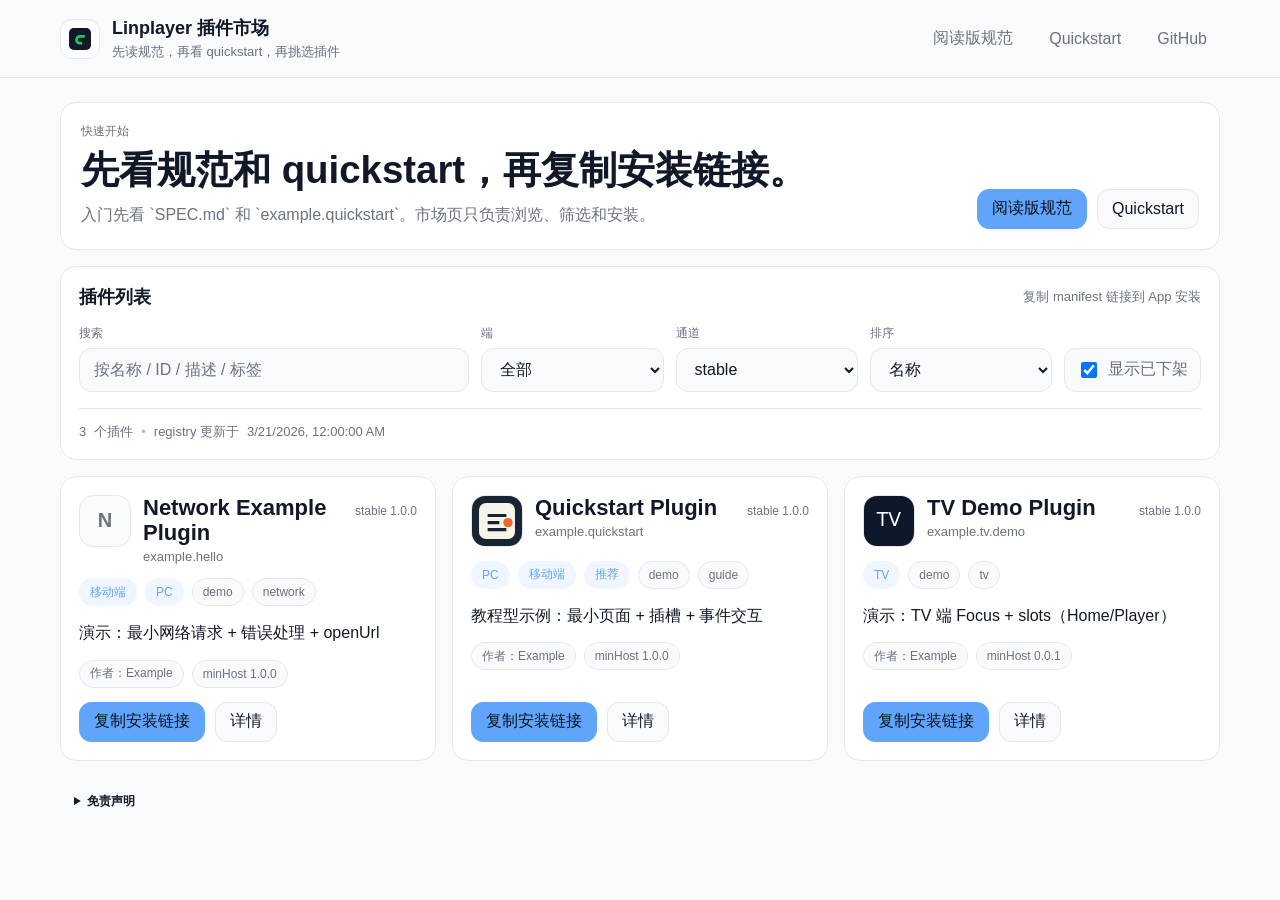
==== index.html @ a65e6eb4 "main" ====
<!doctype html>
<html lang="zh-CN">
  <head>
    <meta charset="utf-8" />
    <meta name="viewport" content="width=device-width, initial-scale=1" />
    <meta name="color-scheme" content="dark light" />
    <title>Linplayer 插件市场</title>
    <link rel="icon" type="image/svg+xml" href="assets/favicon.svg" />
    <link rel="stylesheet" href="assets/market.css" />
  </head>
  <body>
    <header class="top">
      <div class="top__inner">
        <div class="brand">
          <img class="brand__logo" src="assets/favicon.svg" alt="" />
          <div class="brand__text">
            <div class="brand__title">Linplayer 插件市场</div>
            <div class="brand__subtitle">先读规范，再看 quickstart，再挑选插件</div>
          </div>
        </div>

        <nav class="top__nav">
          <a class="link" href="spec.html" target="_blank" rel="noreferrer">阅读版规范</a>
          <a class="link" href="plugins/example.quickstart/1.0.0/README.md" target="_blank" rel="noreferrer">Quickstart</a>
          <a class="link" href="https://github.com/zzzwannasleep/LinplayerPluginsRepository" target="_blank" rel="noreferrer">GitHub</a>
        </nav>
      </div>
    </header>

    <main class="main">
      <section class="panel hero">
        <div class="hero__main">
          <div class="hero__eyebrow">快速开始</div>
          <h1 class="hero__title">先看规范和 quickstart，再复制安装链接。</h1>
          <p class="hero__desc">入门先看 `SPEC.md` 和 `example.quickstart`。市场页只负责浏览、筛选和安装。</p>
        </div>
        <div class="hero__actions">
          <a class="btn primary" href="spec.html" target="_blank" rel="noreferrer">阅读版规范</a>
          <a class="btn" href="plugins/example.quickstart/1.0.0/README.md" target="_blank" rel="noreferrer">Quickstart</a>
        </div>
      </section>

      <section class="panel filters">
        <div class="sectionhead">
          <div class="sectionhead__title">插件列表</div>
          <div class="sectionhead__note">复制 manifest 链接到 App 安装</div>
        </div>

        <div class="controls">
          <label class="field">
            <span class="field__label">搜索</span>
            <input id="q" class="input" placeholder="按名称 / ID / 描述 / 标签" autocomplete="off" />
          </label>

          <label class="field">
            <span class="field__label">端</span>
            <select id="target" class="select">
              <option value="all">全部</option>
              <option value="tv">TV</option>
              <option value="mobile">移动端</option>
              <option value="pc">PC</option>
            </select>
          </label>

          <label class="field">
            <span class="field__label">通道</span>
            <select id="channel" class="select">
              <option value="stable">stable</option>
              <option value="beta">beta</option>
              <option value="dev">dev</option>
              <option value="all">all</option>
            </select>
          </label>

          <label class="field">
            <span class="field__label">排序</span>
            <select id="sort" class="select">
              <option value="name">名称</option>
              <option value="id">ID</option>
              <option value="version">最新版本</option>
            </select>
          </label>

          <label class="check">
            <input id="showBlocked" type="checkbox" checked />
            <span>显示已下架</span>
          </label>
        </div>

        <div id="status" class="status">
          <div class="status__left">
            <span id="count">0</span> 个插件
            <span class="dot">•</span>
            registry 更新于 <span id="updatedAt">-</span>
          </div>
          <div class="status__right" id="warn"></div>
        </div>
      </section>

      <section class="catalog">
        <div id="list" class="grid"></div>
      </section>

      <section class="footnote">
        <details>
          <summary>免责声明</summary>
          <p>本仓库插件由社区贡献，仅供学习交流。插件可能访问第三方站点并返回不稳定结果。请在合法合规前提下使用。仓库维护者不对插件内容与由此带来的损失承担责任。</p>
        </details>
      </section>
    </main>

    <div id="modal" class="modal" aria-hidden="true">
      <div class="modal__overlay" data-close="1"></div>
      <div class="modal__card" role="dialog" aria-modal="true" aria-labelledby="modalTitle">
        <div class="modal__header">
          <div>
            <div id="modalTitle" class="modal__title"></div>
            <div id="modalSub" class="modal__sub"></div>
          </div>
          <button class="iconbtn" title="关闭" data-close="1">×</button>
        </div>

        <div class="modal__body">
          <div id="modalBadges" class="badges"></div>
          <p id="modalDesc" class="modal__desc"></p>

          <h3 class="h3">版本</h3>
          <div class="tablewrap">
            <table class="table">
              <thead>
                <tr>
                  <th>channel</th>
                  <th>version</th>
                  <th>minHost</th>
                  <th>安装链接</th>
                </tr>
              </thead>
              <tbody id="modalVersions"></tbody>
            </table>
          </div>

          <div id="modalBlocked" class="blocked"></div>
        </div>

        <div class="modal__footer">
          <button class="btn" data-close="1">关闭</button>
        </div>
      </div>
    </div>

    <div id="toast" class="toast" role="status" aria-live="polite"></div>

    <noscript>
      <div class="noscript">该页面需要启用 JavaScript 才能加载插件列表。</div>
    </noscript>

    <script type="module" src="assets/market.js"></script>
  </body>
</html>
---- assets/market.css ----
:root {
  --bg: #0b1220;
  --panel: #111827;
  --panel-soft: #0f172a;
  --border: #1f2937;
  --text: #e5e7eb;
  --muted: #94a3b8;
  --accent: #60a5fa;
  --accent-soft: rgba(96, 165, 250, 0.12);
  --danger: #f87171;
  --radius: 16px;
  --font: "Segoe UI Variable Text", "Microsoft YaHei UI", "PingFang SC", "Noto Sans SC", sans-serif;
}

@media (prefers-color-scheme: light) {
  :root {
    --bg: #f8fafc;
    --panel: #ffffff;
    --panel-soft: #f8fafc;
    --border: #e5e7eb;
    --text: #111827;
    --muted: #6b7280;
    --accent-soft: rgba(96, 165, 250, 0.1);
  }
}

* {
  box-sizing: border-box;
}

html,
body {
  min-height: 100%;
}

body {
  margin: 0;
  font-family: var(--font);
  background: var(--bg);
  color: var(--text);
}

a {
  color: inherit;
}

code {
  padding: 0.16em 0.4em;
  border-radius: 8px;
  border: 1px solid var(--border);
  background: var(--panel-soft);
  font-family: ui-monospace, SFMono-Regular, Menlo, Consolas, monospace;
  font-size: 0.92em;
}

.top {
  position: sticky;
  top: 0;
  z-index: 20;
  background: var(--bg);
  border-bottom: 1px solid var(--border);
}

.top__inner {
  max-width: 1200px;
  margin: 0 auto;
  padding: 16px 20px;
  display: flex;
  align-items: center;
  justify-content: space-between;
  gap: 16px;
}

.brand {
  display: flex;
  align-items: center;
  gap: 12px;
}

.brand__logo {
  width: 40px;
  height: 40px;
  padding: 8px;
  border-radius: 12px;
  background: var(--panel);
  border: 1px solid var(--border);
}

.brand__title {
  font-size: 18px;
  font-weight: 700;
}

.brand__subtitle {
  margin-top: 3px;
  color: var(--muted);
  font-size: 13px;
}

.top__nav {
  display: flex;
  flex-wrap: wrap;
  gap: 10px;
}

.link {
  display: inline-flex;
  align-items: center;
  min-height: 38px;
  padding: 0 12px;
  border-radius: 10px;
  border: 1px solid transparent;
  color: var(--muted);
  text-decoration: none;
}

.link:hover {
  color: var(--text);
  border-color: var(--border);
  background: var(--panel);
}

.main {
  max-width: 1200px;
  margin: 0 auto;
  padding: 24px 20px 40px;
}

.panel {
  border: 1px solid var(--border);
  border-radius: var(--radius);
  background: var(--panel);
}

.hero {
  display: flex;
  align-items: end;
  justify-content: space-between;
  gap: 16px;
  padding: 20px;
  margin-bottom: 16px;
}

.hero__main {
  min-width: 0;
}

.hero__eyebrow,
.field__label {
  color: var(--muted);
  font-size: 12px;
}

.hero__title {
  margin: 8px 0 0;
  font-size: clamp(1.8rem, 3vw, 2.4rem);
  line-height: 1.15;
}

.hero__desc {
  margin: 10px 0 0;
  color: var(--muted);
  line-height: 1.65;
}

.hero__actions {
  display: flex;
  flex-wrap: wrap;
  gap: 10px;
  flex: 0 0 auto;
}

.filters {
  padding: 18px;
  margin-bottom: 16px;
}

.sectionhead {
  display: flex;
  align-items: center;
  justify-content: space-between;
  gap: 12px;
  margin-bottom: 16px;
}

.sectionhead__title {
  font-size: 18px;
  font-weight: 700;
}

.sectionhead__note {
  color: var(--muted);
  font-size: 13px;
}

.controls {
  display: grid;
  grid-template-columns: minmax(260px, 1.5fr) repeat(3, minmax(140px, 0.7fr)) auto;
  gap: 12px;
  align-items: end;
}

.field {
  display: flex;
  flex-direction: column;
  gap: 6px;
}

.input,
.select {
  width: 100%;
  min-height: 44px;
  padding: 0 14px;
  border-radius: 12px;
  border: 1px solid var(--border);
  outline: none;
  background: var(--panel-soft);
  color: var(--text);
  font: inherit;
}

.input::placeholder {
  color: var(--muted);
}

.input:focus,
.select:focus {
  border-color: var(--accent);
}

.check {
  display: inline-flex;
  align-items: center;
  gap: 8px;
  min-height: 44px;
  padding: 0 12px;
  border-radius: 12px;
  border: 1px solid var(--border);
  background: var(--panel-soft);
  color: var(--muted);
}

.check input {
  width: 16px;
  height: 16px;
}

.status {
  display: flex;
  align-items: center;
  justify-content: space-between;
  gap: 12px;
  margin-top: 16px;
  padding-top: 14px;
  border-top: 1px solid var(--border);
  color: var(--muted);
  font-size: 13px;
}

.status__left,
.status__right {
  display: flex;
  align-items: center;
  flex-wrap: wrap;
  gap: 8px;
}

.dot {
  opacity: 0.5;
}

.catalog {
  margin-bottom: 20px;
}

.grid {
  display: grid;
  grid-template-columns: repeat(3, minmax(0, 1fr));
  gap: 16px;
}

.card {
  padding: 18px;
  border: 1px solid var(--border);
  border-radius: var(--radius);
  background: var(--panel);
  display: flex;
  flex-direction: column;
  gap: 14px;
}

.card__top {
  display: flex;
  align-items: start;
  gap: 12px;
}

.card__icon {
  width: 52px;
  height: 52px;
  border-radius: 14px;
  border: 1px solid var(--border);
  background: var(--panel-soft);
  display: flex;
  align-items: center;
  justify-content: center;
  overflow: hidden;
  flex: 0 0 auto;
}

.card__icon img {
  width: 100%;
  height: 100%;
  display: block;
}

.card__icon span {
  font-size: 20px;
  font-weight: 700;
  color: var(--muted);
}

.card__identity {
  min-width: 0;
  flex: 1;
}

.card__titleRow {
  display: flex;
  align-items: baseline;
  justify-content: space-between;
  gap: 10px;
}

.card__title {
  font-size: 22px;
  font-weight: 700;
  line-height: 1.15;
}

.card__version {
  color: var(--muted);
  font-size: 12px;
  white-space: nowrap;
}

.card__id {
  margin-top: 4px;
  color: var(--muted);
  font-size: 13px;
}

.badges {
  display: flex;
  flex-wrap: wrap;
  gap: 8px;
}

.badge,
.meta span {
  display: inline-flex;
  align-items: center;
  min-height: 28px;
  padding: 0 10px;
  border-radius: 999px;
  border: 1px solid var(--border);
  color: var(--muted);
  font-size: 12px;
  background: var(--panel-soft);
}

.badge--brand {
  color: var(--accent);
  background: var(--accent-soft);
  border-color: transparent;
}

.badge--danger {
  color: var(--danger);
}

.card__desc {
  color: var(--text);
  line-height: 1.6;
}

.meta {
  display: flex;
  flex-wrap: wrap;
  gap: 8px;
}

.card__actions {
  display: flex;
  gap: 10px;
  margin-top: auto;
}

.btn {
  display: inline-flex;
  align-items: center;
  justify-content: center;
  min-height: 40px;
  padding: 0 14px;
  border-radius: 12px;
  border: 1px solid var(--border);
  background: var(--panel-soft);
  color: var(--text);
  text-decoration: none;
  font: inherit;
  cursor: pointer;
}

.btn:hover {
  border-color: var(--accent);
}

.btn.primary {
  background: var(--accent);
  border-color: var(--accent);
  color: #08131c;
}

.btn:disabled {
  opacity: 0.5;
  cursor: not-allowed;
}

.emptyState {
  grid-column: 1 / -1;
  padding: 28px;
  border: 1px dashed var(--border);
  border-radius: var(--radius);
  background: var(--panel);
}

.emptyState__eyebrow {
  color: var(--muted);
  font-size: 12px;
}

.emptyState__title {
  margin: 8px 0 0;
  font-size: 24px;
}

.emptyState__desc {
  margin: 8px 0 0;
  color: var(--muted);
  line-height: 1.6;
}

.footnote {
  margin-top: 12px;
  color: var(--muted);
  font-size: 12px;
}

.footnote details {
  padding: 12px 14px;
}

.footnote summary {
  cursor: pointer;
  color: var(--text);
  font-weight: 600;
}

.modal {
  position: fixed;
  inset: 0;
  display: none;
  z-index: 40;
}

.modal[aria-hidden="false"] {
  display: block;
}

.modal__overlay {
  position: absolute;
  inset: 0;
  background: rgba(0, 0, 0, 0.56);
}

.modal__card {
  position: relative;
  max-width: 860px;
  margin: 6vh auto;
  border-radius: var(--radius);
  border: 1px solid var(--border);
  background: var(--panel);
  overflow: hidden;
}

.modal__header {
  display: flex;
  justify-content: space-between;
  align-items: start;
  gap: 12px;
  padding: 16px;
  border-bottom: 1px solid var(--border);
}

.modal__title {
  font-size: 18px;
  font-weight: 700;
}

.modal__sub {
  margin-top: 4px;
  color: var(--muted);
  font-size: 13px;
}

.iconbtn {
  width: 36px;
  height: 36px;
  border-radius: 10px;
  border: 1px solid var(--border);
  background: var(--panel-soft);
  color: var(--text);
  cursor: pointer;
  font-size: 18px;
}

.modal__body {
  padding: 16px;
}

.modal__desc {
  margin: 12px 0 0;
  color: var(--muted);
  line-height: 1.6;
}

.modal__footer {
  padding: 16px;
  border-top: 1px solid var(--border);
  display: flex;
  justify-content: flex-end;
}

.h3 {
  margin: 18px 0 10px;
  font-size: 13px;
}

.tablewrap {
  overflow: auto;
  border: 1px solid var(--border);
  border-radius: 12px;
}

.table {
  width: 100%;
  border-collapse: collapse;
  font-size: 13px;
}

.table th,
.table td {
  padding: 12px;
  border-bottom: 1px solid var(--border);
  text-align: left;
  white-space: nowrap;
}

.table th {
  color: var(--muted);
  font-weight: 600;
}

.table tr:last-child td {
  border-bottom: none;
}

.install {
  display: flex;
  gap: 8px;
  align-items: center;
}

.install a {
  color: var(--muted);
  text-decoration: none;
}

.install a:hover {
  color: var(--text);
}

.blocked {
  margin-top: 12px;
  padding: 12px;
  border-radius: 12px;
  border: 1px solid rgba(248, 113, 113, 0.4);
  color: var(--danger);
  display: none;
}

.blocked.show {
  display: block;
}

.toast {
  position: fixed;
  left: 50%;
  bottom: 18px;
  transform: translateX(-50%);
  padding: 10px 14px;
  border-radius: 999px;
  border: 1px solid var(--border);
  background: var(--panel);
  color: var(--text);
  font-size: 13px;
  opacity: 0;
  pointer-events: none;
  transition: opacity 160ms ease;
}

.toast.show {
  opacity: 1;
}

.noscript {
  position: fixed;
  left: 16px;
  right: 16px;
  bottom: 16px;
  padding: 12px;
  border-radius: 12px;
  border: 1px solid var(--border);
  background: var(--panel);
  color: var(--muted);
}

@media (max-width: 900px) {
  .top__inner,
  .hero,
  .sectionhead,
  .status {
    flex-direction: column;
    align-items: start;
  }

  .controls {
    grid-template-columns: 1fr 1fr;
  }

  .grid {
    grid-template-columns: repeat(2, minmax(0, 1fr));
  }
}

@media (max-width: 640px) {
  .main {
    padding: 18px 14px 32px;
  }

  .controls,
  .grid {
    grid-template-columns: 1fr;
  }

  .card__titleRow {
    flex-direction: column;
    align-items: start;
  }

  .card__actions {
    flex-direction: column;
  }

  .modal__card {
    margin: 4vh 12px;
  }
}
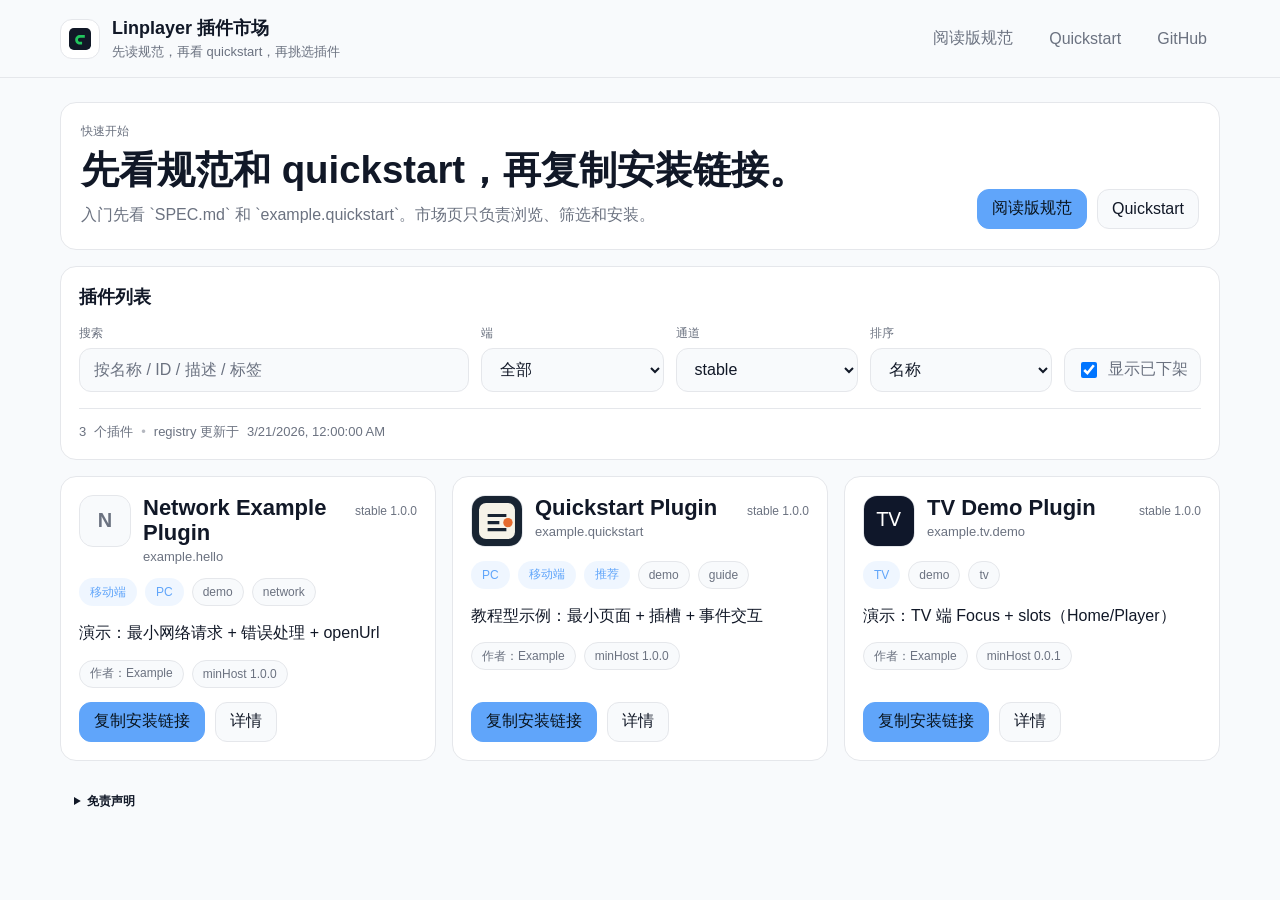
==== commit 333c4f05: "main" ====
--- a/index.html
+++ b/index.html
@@ -43,7 +43,6 @@
       <section class="panel filters">
         <div class="sectionhead">
           <div class="sectionhead__title">插件列表</div>
-          <div class="sectionhead__note">复制 manifest 链接到 App 安装</div>
         </div>
 
         <div class="controls">
--- a/assets/market.css
+++ b/assets/market.css
@@ -31,12 +31,13 @@
 html,
 body {
   min-height: 100%;
+  background: var(--bg);
 }
 
 body {
   margin: 0;
   font-family: var(--font);
-  background: var(--bg);
+  background-color: var(--bg);
   color: var(--text);
 }
 
@@ -178,7 +179,7 @@
 .sectionhead {
   display: flex;
   align-items: center;
-  justify-content: space-between;
+  justify-content: flex-start;
   gap: 12px;
   margin-bottom: 16px;
 }
@@ -186,11 +187,6 @@
 .sectionhead__title {
   font-size: 18px;
   font-weight: 700;
-}
-
-.sectionhead__note {
-  color: var(--muted);
-  font-size: 13px;
 }
 
 .controls {
@@ -409,6 +405,14 @@
   text-decoration: none;
   font: inherit;
   cursor: pointer;
+}
+
+.btn:link,
+.btn:visited,
+.btn:hover,
+.btn:active,
+.btn:focus {
+  text-decoration: none !important;
 }
 
 .btn:hover {
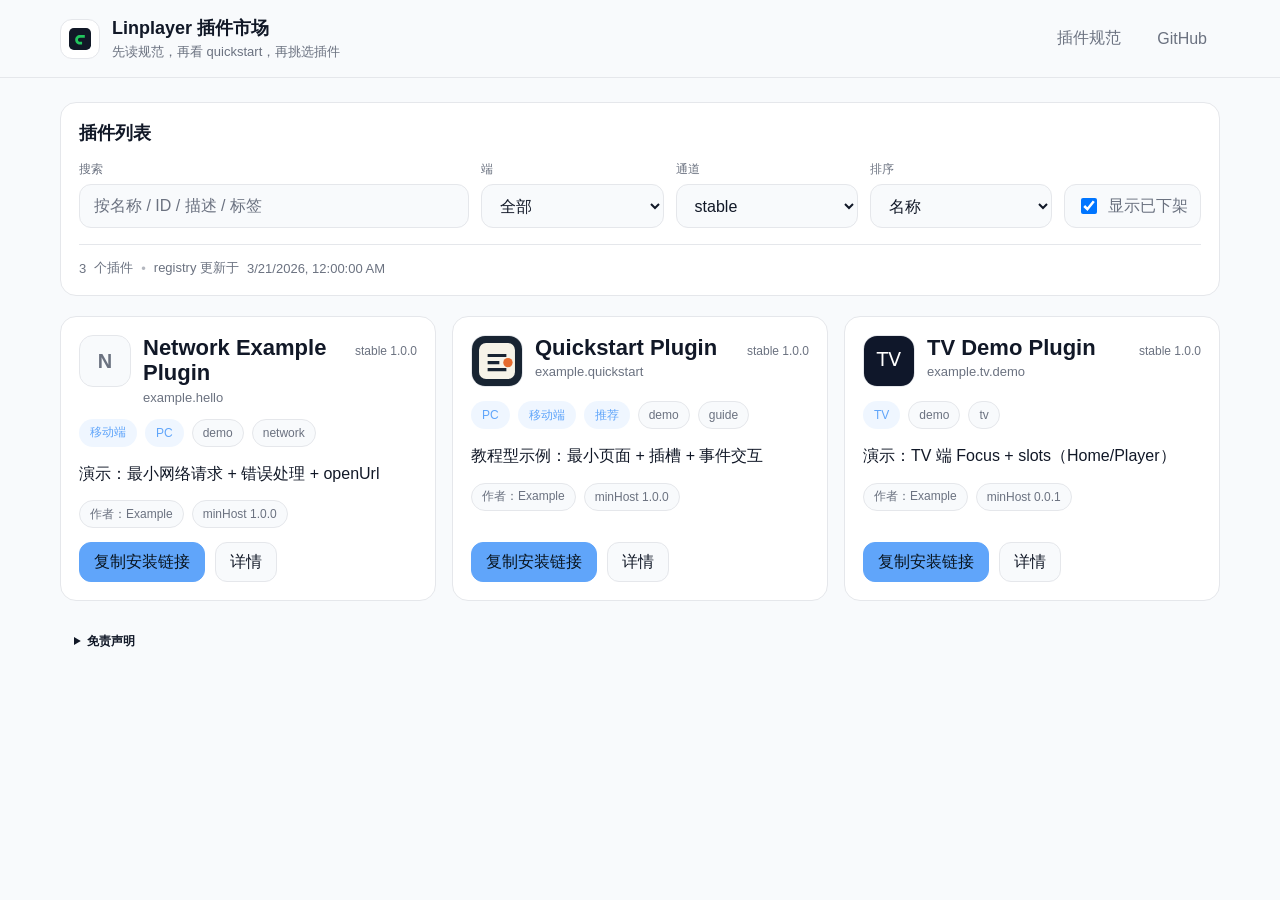
==== commit af07c252: "main" ====
--- a/index.html
+++ b/index.html
@@ -20,26 +20,13 @@
         </div>
 
         <nav class="top__nav">
-          <a class="link" href="spec.html" target="_blank" rel="noreferrer">阅读版规范</a>
-          <a class="link" href="plugins/example.quickstart/1.0.0/README.md" target="_blank" rel="noreferrer">Quickstart</a>
+          <a class="link" href="spec.html" target="_blank" rel="noreferrer">插件规范</a>
           <a class="link" href="https://github.com/zzzwannasleep/LinplayerPluginsRepository" target="_blank" rel="noreferrer">GitHub</a>
         </nav>
       </div>
     </header>
 
     <main class="main">
-      <section class="panel hero">
-        <div class="hero__main">
-          <div class="hero__eyebrow">快速开始</div>
-          <h1 class="hero__title">先看规范和 quickstart，再复制安装链接。</h1>
-          <p class="hero__desc">入门先看 `SPEC.md` 和 `example.quickstart`。市场页只负责浏览、筛选和安装。</p>
-        </div>
-        <div class="hero__actions">
-          <a class="btn primary" href="spec.html" target="_blank" rel="noreferrer">阅读版规范</a>
-          <a class="btn" href="plugins/example.quickstart/1.0.0/README.md" target="_blank" rel="noreferrer">Quickstart</a>
-        </div>
-      </section>
-
       <section class="panel filters">
         <div class="sectionhead">
           <div class="sectionhead__title">插件列表</div>
--- a/assets/market.css
+++ b/assets/market.css
@@ -133,47 +133,14 @@
   background: var(--panel);
 }
 
-.hero {
-  display: flex;
-  align-items: end;
-  justify-content: space-between;
-  gap: 16px;
-  padding: 20px;
-  margin-bottom: 16px;
-}
-
-.hero__main {
-  min-width: 0;
-}
-
-.hero__eyebrow,
 .field__label {
   color: var(--muted);
   font-size: 12px;
-}
-
-.hero__title {
-  margin: 8px 0 0;
-  font-size: clamp(1.8rem, 3vw, 2.4rem);
-  line-height: 1.15;
-}
-
-.hero__desc {
-  margin: 10px 0 0;
-  color: var(--muted);
-  line-height: 1.65;
-}
-
-.hero__actions {
-  display: flex;
-  flex-wrap: wrap;
-  gap: 10px;
-  flex: 0 0 auto;
 }
 
 .filters {
   padding: 18px;
-  margin-bottom: 16px;
+  margin-bottom: 20px;
 }
 
 .sectionhead {
@@ -641,7 +608,6 @@
 
 @media (max-width: 900px) {
   .top__inner,
-  .hero,
   .sectionhead,
   .status {
     flex-direction: column;
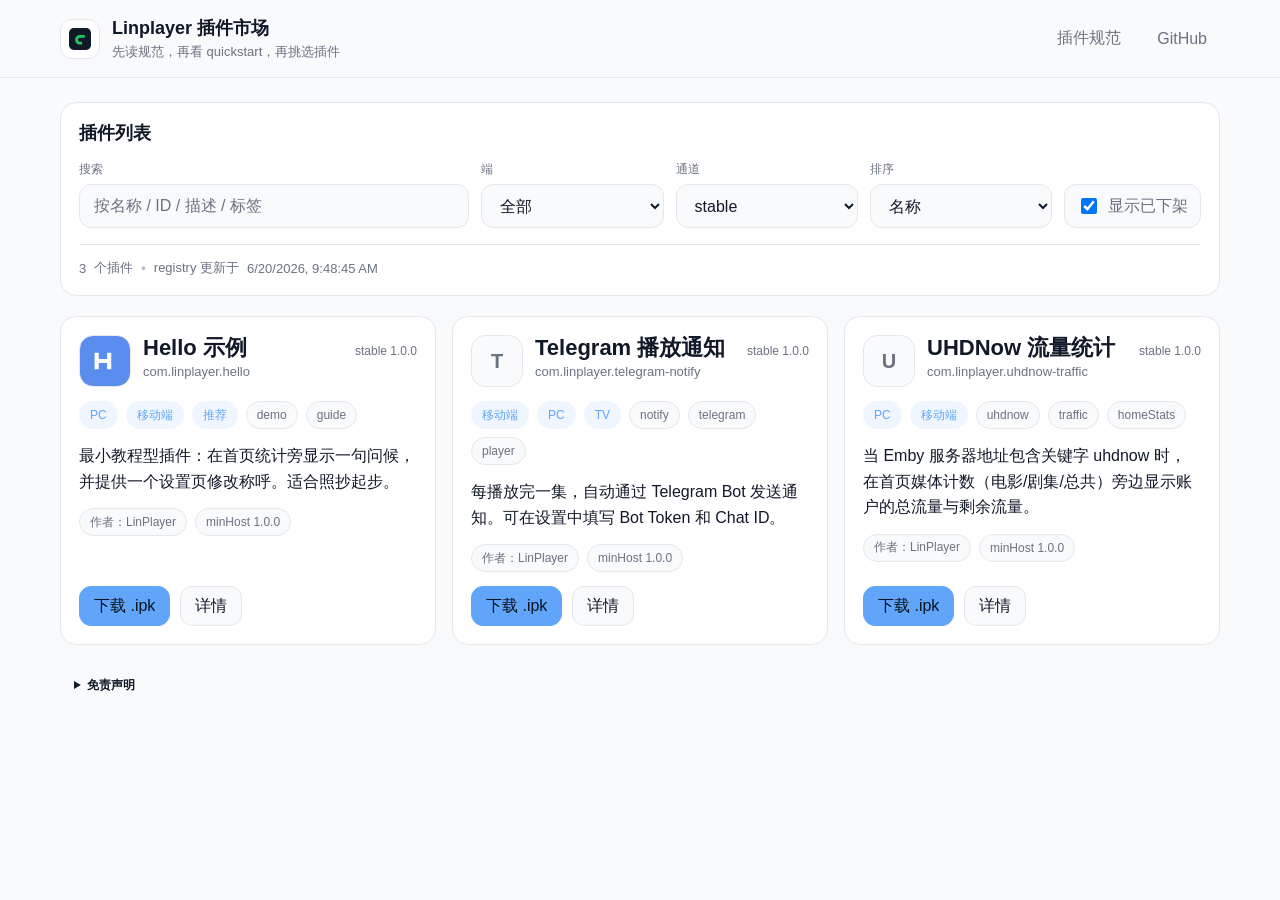
==== commit 52c76262: "refactor: 安装包改 .ipk + manifest 单一元数据源 + registry/打包全自动 + 市场直接下载 - 打包产物由 .lpk 改为 .ipk（仍是 zip：包根 manif" ====
--- a/index.html
+++ b/index.html
@@ -118,7 +118,7 @@
                   <th>channel</th>
                   <th>version</th>
                   <th>minHost</th>
-                  <th>安装链接</th>
+                  <th>下载 / 清单</th>
                 </tr>
               </thead>
               <tbody id="modalVersions"></tbody>
--- a/assets/market.css
+++ b/assets/market.css
@@ -31,14 +31,22 @@
 html,
 body {
   min-height: 100%;
-  background: var(--bg);
+  background: var(--bg) !important;
+  background-image: none !important;
 }
 
 body {
   margin: 0;
   font-family: var(--font);
-  background-color: var(--bg);
-  color: var(--text);
+  background: var(--bg) !important;
+  background-image: none !important;
+  color: var(--text);
+}
+
+body::before,
+body::after {
+  content: none !important;
+  display: none !important;
 }
 
 a {
@@ -58,7 +66,8 @@
   position: sticky;
   top: 0;
   z-index: 20;
-  background: var(--bg);
+  background: var(--bg) !important;
+  background-image: none !important;
   border-bottom: 1px solid var(--border);
 }
 
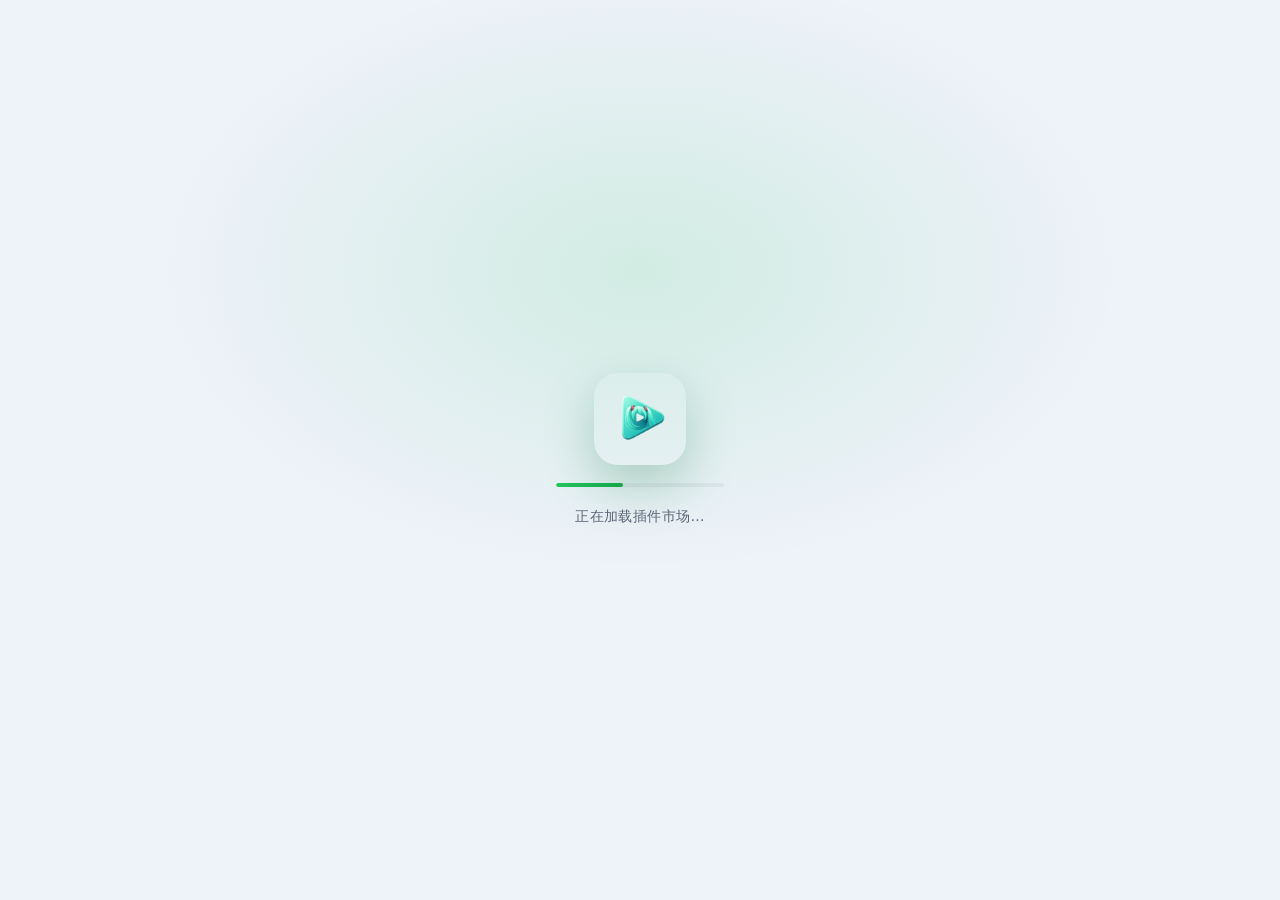
==== commit 00dfd220: "feat(market): 用 layui + Animate.css 重做市场页 + 开发指南页 - 自托管 layui 2.13.7 + Animate.css 4.1.1 到 assets/ve" ====
--- a/index.html
+++ b/index.html
@@ -3,143 +3,93 @@
   <head>
     <meta charset="utf-8" />
     <meta name="viewport" content="width=device-width, initial-scale=1" />
-    <meta name="color-scheme" content="dark light" />
+    <meta name="color-scheme" content="light dark" />
     <title>Linplayer 插件市场</title>
-    <link rel="icon" type="image/svg+xml" href="assets/favicon.svg" />
-    <link rel="stylesheet" href="assets/market.css" />
+    <link rel="icon" type="image/png" href="assets/icons/app_icon_transparent.png" />
+    <link rel="stylesheet" href="assets/vendor/layui/css/layui.css" />
+    <link rel="stylesheet" href="assets/vendor/animate/animate.min.css" />
+    <link rel="stylesheet" href="assets/ui.css" />
   </head>
   <body>
-    <header class="top">
-      <div class="top__inner">
-        <div class="brand">
-          <img class="brand__logo" src="assets/favicon.svg" alt="" />
-          <div class="brand__text">
-            <div class="brand__title">Linplayer 插件市场</div>
-            <div class="brand__subtitle">先读规范，再看 quickstart，再挑选插件</div>
+    <!-- 加载动画 -->
+    <div id="preloader">
+      <img
+        class="pl-logo animate__animated animate__pulse animate__infinite"
+        src="assets/icons/app_icon_transparent.png"
+        alt="Linplayer"
+      />
+      <div class="pl-bar"></div>
+      <div class="pl-text" id="plText">正在加载插件市场…</div>
+    </div>
+
+    <!-- 主体（数据就绪后进入动画显示） -->
+    <div id="app" class="is-hidden">
+      <header class="topbar">
+        <div class="topbar__inner">
+          <div class="brand">
+            <img class="brand__logo" src="assets/icons/app_icon_transparent.png" alt="" />
+            <div>
+              <div class="brand__title">Linplayer 插件市场</div>
+              <div class="brand__sub">挑选插件，下载 .ipk，在 App 内安装</div>
+            </div>
+          </div>
+          <nav class="nav">
+            <a href="index.html" class="is-active">插件市场</a>
+            <a href="guide.html">开发指南</a>
+            <a href="spec.html">插件规范</a>
+            <a
+              href="https://github.com/zzzwannasleep/LinplayerPluginsRepository"
+              target="_blank"
+              rel="noreferrer"
+              >GitHub</a
+            >
+          </nav>
+        </div>
+      </header>
+
+      <main class="wrap">
+        <div class="toolbar">
+          <label class="search">
+            <i class="ico layui-icon layui-icon-search"></i>
+            <input id="q" placeholder="搜索插件：名称 / ID / 描述 / 标签" autocomplete="off" />
+          </label>
+          <div class="count">
+            <b id="count">0</b> 个插件 · 更新于 <span id="updatedAt">-</span>
           </div>
         </div>
 
-        <nav class="top__nav">
-          <a class="link" href="spec.html" target="_blank" rel="noreferrer">插件规范</a>
-          <a class="link" href="https://github.com/zzzwannasleep/LinplayerPluginsRepository" target="_blank" rel="noreferrer">GitHub</a>
-        </nav>
-      </div>
-    </header>
+        <div id="warn" class="warn is-hidden"></div>
 
-    <main class="main">
-      <section class="panel filters">
-        <div class="sectionhead">
-          <div class="sectionhead__title">插件列表</div>
+        <div class="layui-tab layui-tab-brief" lay-filter="marketTabs">
+          <ul class="layui-tab-title">
+            <li class="layui-this" lay-id="pc">PC 端</li>
+            <li lay-id="mobile">移动端</li>
+            <li lay-id="tv">TV 端</li>
+          </ul>
+          <div class="layui-tab-content">
+            <div class="layui-tab-item layui-show"><div id="grid-pc" class="cardgrid"></div></div>
+            <div class="layui-tab-item"><div id="grid-mobile" class="cardgrid"></div></div>
+            <div class="layui-tab-item"><div id="grid-tv" class="cardgrid"></div></div>
+          </div>
         </div>
 
-        <div class="controls">
-          <label class="field">
-            <span class="field__label">搜索</span>
-            <input id="q" class="input" placeholder="按名称 / ID / 描述 / 标签" autocomplete="off" />
-          </label>
-
-          <label class="field">
-            <span class="field__label">端</span>
-            <select id="target" class="select">
-              <option value="all">全部</option>
-              <option value="tv">TV</option>
-              <option value="mobile">移动端</option>
-              <option value="pc">PC</option>
-            </select>
-          </label>
-
-          <label class="field">
-            <span class="field__label">通道</span>
-            <select id="channel" class="select">
-              <option value="stable">stable</option>
-              <option value="beta">beta</option>
-              <option value="dev">dev</option>
-              <option value="all">all</option>
-            </select>
-          </label>
-
-          <label class="field">
-            <span class="field__label">排序</span>
-            <select id="sort" class="select">
-              <option value="name">名称</option>
-              <option value="id">ID</option>
-              <option value="version">最新版本</option>
-            </select>
-          </label>
-
-          <label class="check">
-            <input id="showBlocked" type="checkbox" checked />
-            <span>显示已下架</span>
-          </label>
+        <div class="foot">
+          <details>
+            <summary>免责声明</summary>
+            <p>
+              本仓库插件由社区贡献，仅供学习交流。插件可能访问第三方站点并返回不稳定结果。
+              请在合法合规前提下使用。维护者不对插件内容及由此带来的损失负责。
+            </p>
+          </details>
         </div>
-
-        <div id="status" class="status">
-          <div class="status__left">
-            <span id="count">0</span> 个插件
-            <span class="dot">•</span>
-            registry 更新于 <span id="updatedAt">-</span>
-          </div>
-          <div class="status__right" id="warn"></div>
-        </div>
-      </section>
-
-      <section class="catalog">
-        <div id="list" class="grid"></div>
-      </section>
-
-      <section class="footnote">
-        <details>
-          <summary>免责声明</summary>
-          <p>本仓库插件由社区贡献，仅供学习交流。插件可能访问第三方站点并返回不稳定结果。请在合法合规前提下使用。仓库维护者不对插件内容与由此带来的损失承担责任。</p>
-        </details>
-      </section>
-    </main>
-
-    <div id="modal" class="modal" aria-hidden="true">
-      <div class="modal__overlay" data-close="1"></div>
-      <div class="modal__card" role="dialog" aria-modal="true" aria-labelledby="modalTitle">
-        <div class="modal__header">
-          <div>
-            <div id="modalTitle" class="modal__title"></div>
-            <div id="modalSub" class="modal__sub"></div>
-          </div>
-          <button class="iconbtn" title="关闭" data-close="1">×</button>
-        </div>
-
-        <div class="modal__body">
-          <div id="modalBadges" class="badges"></div>
-          <p id="modalDesc" class="modal__desc"></p>
-
-          <h3 class="h3">版本</h3>
-          <div class="tablewrap">
-            <table class="table">
-              <thead>
-                <tr>
-                  <th>channel</th>
-                  <th>version</th>
-                  <th>minHost</th>
-                  <th>下载 / 清单</th>
-                </tr>
-              </thead>
-              <tbody id="modalVersions"></tbody>
-            </table>
-          </div>
-
-          <div id="modalBlocked" class="blocked"></div>
-        </div>
-
-        <div class="modal__footer">
-          <button class="btn" data-close="1">关闭</button>
-        </div>
-      </div>
+      </main>
     </div>
 
-    <div id="toast" class="toast" role="status" aria-live="polite"></div>
-
     <noscript>
-      <div class="noscript">该页面需要启用 JavaScript 才能加载插件列表。</div>
+      <div style="padding: 24px; text-align: center">该页面需要启用 JavaScript 才能加载插件列表。</div>
     </noscript>
 
+    <script src="assets/vendor/layui/layui.js"></script>
     <script type="module" src="assets/market.js"></script>
   </body>
 </html>
--- a/assets/vendor/layui/css/layui.css
+++ b/assets/vendor/layui/css/layui.css
@@ -0,0 +1,2 @@
+blockquote,body,button,dd,div,dl,dt,form,h1,h2,h3,h4,h5,h6,input,li,ol,p,pre,td,textarea,th,ul{margin:0;padding:0;-webkit-tap-highlight-color:rgba(0,0,0,0)}a:active,a:hover{outline:0}img{display:inline-block;border:none;vertical-align:middle}li{list-style:none}table{border-collapse:collapse;border-spacing:0}h1,h2,h3,h4,h5,h6{font-weight:700}h5,h6{font-size:100%}button,input,select,textarea{font-size:100%}button,input,optgroup,option,select,textarea{font-family:inherit;font-size:inherit;font-style:inherit;font-weight:inherit;outline:0}pre{white-space:pre-wrap;word-wrap:break-word}body{line-height:1.6;color:rgba(0,0,0,.85);font-size:14px;font-family:-apple-system,Roboto,'PingFang SC','Helvetica Neue',Arial,sans-serif,'Apple Color Emoji','Segoe UI Emoji','Segoe UI Symbol','Noto Color Emoji'}hr{height:0;line-height:0;margin:10px 0;padding:0;border:none;border-bottom:1px solid #eee;clear:both;overflow:hidden;background:0 0}a{color:#333;text-decoration:none}a cite{font-style:normal}.layui-border-box,.layui-border-box *{box-sizing:border-box}.layui-box,.layui-box *{box-sizing:content-box}.layui-clear{clear:both}.layui-clear:after{content:'\20';clear:both;display:block;height:0}.layui-clear-space{word-spacing:-5px}.layui-inline{position:relative;display:inline-block;vertical-align:middle}.layui-edge{position:relative;display:inline-block;vertical-align:middle;width:0;height:0;border-width:6px;border-style:dashed;border-color:transparent;overflow:hidden}.layui-edge-top{top:-4px;border-bottom-color:#999;border-bottom-style:solid}.layui-edge-right{border-left-color:#999;border-left-style:solid}.layui-edge-bottom{top:2px;border-top-color:#999;border-top-style:solid}.layui-edge-left{border-right-color:#999;border-right-style:solid}.layui-elip,.layui-ellip{text-overflow:ellipsis;overflow:hidden;white-space:nowrap}.layui-disabled,.layui-icon,.layui-unselect{-webkit-user-select:none;-moz-user-select:none;-ms-user-select:none;user-select:none}.layui-disabled,.layui-disabled:hover{color:#d2d2d2!important;cursor:not-allowed!important}.layui-circle{border-radius:100%}.layui-show{display:block!important}.layui-hide{display:none!important}.layui-show-v{visibility:visible!important}.layui-hide-v{visibility:hidden!important}@font-face{font-family:layui-icon;src:url(../font/iconfont.eot?v=293);src:url(../font/iconfont.eot?v=293#iefix) format('embedded-opentype'),url(../font/iconfont.woff2?v=293) format('woff2'),url(../font/iconfont.woff?v=293) format('woff'),url(../font/iconfont.ttf?v=293) format('truetype'),url(../font/iconfont.svg?v=293#layui-icon) format('svg')}.layui-icon{font-family:layui-icon!important;font-size:16px;font-style:normal;-webkit-font-smoothing:antialiased;-moz-osx-font-smoothing:grayscale}.layui-icon-sound:before{content:'\e69d'}.layui-icon-bot:before{content:'\e7d6'}.layui-icon-leaf:before{content:'\e701'}.layui-icon-folder:before{content:'\eabe'}.layui-icon-folder-open:before{content:'\eac1'}.layui-icon-gitee:before{content:'\e69b'}.layui-icon-github:before{content:'\e6a7'}.layui-icon-disabled:before{content:'\e6cc'}.layui-icon-moon:before{content:'\e6c2'}.layui-icon-error:before{content:'\e693'}.layui-icon-success:before{content:'\e697'}.layui-icon-question:before{content:'\e699'}.layui-icon-lock:before{content:'\e69a'}.layui-icon-eye:before{content:'\e695'}.layui-icon-eye-invisible:before{content:'\e696'}.layui-icon-backspace:before{content:'\e694'}.layui-icon-tips-fill:before{content:'\eb2e'}.layui-icon-test:before{content:'\e692'}.layui-icon-clear:before{content:'\e788'}.layui-icon-heart-fill:before{content:'\e68f'}.layui-icon-light:before{content:'\e748'}.layui-icon-music:before{content:'\e690'}.layui-icon-time:before{content:'\e68d'}.layui-icon-ie:before{content:'\e7bb'}.layui-icon-firefox:before{content:'\e686'}.layui-icon-at:before{content:'\e687'}.layui-icon-bluetooth:before{content:'\e689'}.layui-icon-chrome:before{content:'\e68a'}.layui-icon-edge:before{content:'\e68b'}.layui-icon-heart:before{content:'\e68c'}.layui-icon-key:before{content:'\e683'}.layui-icon-android:before{content:'\e684'}.layui-icon-mike:before{content:'\e6dc'}.layui-icon-mute:before{content:'\e685'}.layui-icon-gift:before{content:'\e627'}.layui-icon-windows:before{content:'\e67f'}.layui-icon-ios:before{content:'\e680'}.layui-icon-logout:before{content:'\e682'}.layui-icon-wifi:before{content:'\e7e0'}.layui-icon-rss:before{content:'\e808'}.layui-icon-email:before{content:'\e618'}.layui-icon-reduce-circle:before{content:'\e616'}.layui-icon-transfer:before{content:'\e691'}.layui-icon-service:before{content:'\e626'}.layui-icon-addition:before{content:'\e624'}.layui-icon-subtraction:before{content:'\e67e'}.layui-icon-slider:before{content:'\e714'}.layui-icon-print:before{content:'\e66d'}.layui-icon-export:before{content:'\e67d'}.layui-icon-cols:before{content:'\e610'}.layui-icon-screen-full:before{content:'\e622'}.layui-icon-screen-restore:before{content:'\e758'}.layui-icon-rate-half:before{content:'\e6c9'}.layui-icon-rate-solid:before{content:'\e67a'}.layui-icon-rate:before{content:'\e67b'}.layui-icon-cellphone:before{content:'\e678'}.layui-icon-vercode:before{content:'\e679'}.layui-icon-login-weibo:before{content:'\e675'}.layui-icon-login-qq:before{content:'\e676'}.layui-icon-login-wechat:before{content:'\e677'}.layui-icon-username:before{content:'\e66f'}.layui-icon-password:before{content:'\e673'}.layui-icon-refresh-3:before{content:'\e9aa'}.layui-icon-auz:before{content:'\e672'}.layui-icon-shrink-right:before{content:'\e668'}.layui-icon-spread-left:before{content:'\e66b'}.layui-icon-snowflake:before{content:'\e6b1'}.layui-icon-tips:before{content:'\e702'}.layui-icon-note:before{content:'\e66e'}.layui-icon-senior:before{content:'\e674'}.layui-icon-refresh-1:before{content:'\e666'}.layui-icon-refresh:before{content:'\e669'}.layui-icon-flag:before{content:'\e66c'}.layui-icon-theme:before{content:'\e66a'}.layui-icon-notice:before{content:'\e667'}.layui-icon-console:before{content:'\e665'}.layui-icon-website:before{content:'\e7ae'}.layui-icon-face-surprised:before{content:'\e664'}.layui-icon-set:before{content:'\e716'}.layui-icon-template:before{content:'\e663'}.layui-icon-app:before{content:'\e653'}.layui-icon-template-1:before{content:'\e656'}.layui-icon-home:before{content:'\e68e'}.layui-icon-female:before{content:'\e661'}.layui-icon-male:before{content:'\e662'}.layui-icon-tread:before{content:'\e6c5'}.layui-icon-praise:before{content:'\e6c6'}.layui-icon-rmb:before{content:'\e65e'}.layui-icon-more:before{content:'\e65f'}.layui-icon-camera:before{content:'\e660'}.layui-icon-cart-simple:before{content:'\e698'}.layui-icon-face-cry:before{content:'\e69c'}.layui-icon-face-smile:before{content:'\e6af'}.layui-icon-survey:before{content:'\e6b2'}.layui-icon-read:before{content:'\e705'}.layui-icon-location:before{content:'\e715'}.layui-icon-dollar:before{content:'\e659'}.layui-icon-diamond:before{content:'\e735'}.layui-icon-return:before{content:'\e65c'}.layui-icon-camera-fill:before{content:'\e65d'}.layui-icon-fire:before{content:'\e756'}.layui-icon-more-vertical:before{content:'\e671'}.layui-icon-cart:before{content:'\e657'}.layui-icon-star-fill:before{content:'\e658'}.layui-icon-prev:before{content:'\e65a'}.layui-icon-next:before{content:'\e65b'}.layui-icon-upload:before{content:'\e67c'}.layui-icon-upload-drag:before{content:'\e681'}.layui-icon-user:before{content:'\e770'}.layui-icon-file-b:before{content:'\e655'}.layui-icon-component:before{content:'\e857'}.layui-icon-find-fill:before{content:'\e670'}.layui-icon-loading:before{content:'\e63d'}.layui-icon-loading-1:before{content:'\e63e'}.layui-icon-add-1:before{content:'\e654'}.layui-icon-pause:before{content:'\e651'}.layui-icon-play:before{content:'\e652'}.layui-icon-video:before{content:'\e6ed'}.layui-icon-headset:before{content:'\e6fc'}.layui-icon-voice:before{content:'\e688'}.layui-icon-speaker:before{content:'\e645'}.layui-icon-fonts-del:before{content:'\e64f'}.layui-icon-fonts-html:before{content:'\e64b'}.layui-icon-fonts-code:before{content:'\e64e'}.layui-icon-fonts-strong:before{content:'\e62b'}.layui-icon-unlink:before{content:'\e64d'}.layui-icon-picture:before{content:'\e64a'}.layui-icon-link:before{content:'\e64c'}.layui-icon-face-smile-b:before{content:'\e650'}.layui-icon-align-center:before{content:'\e647'}.layui-icon-align-right:before{content:'\e648'}.layui-icon-align-left:before{content:'\e649'}.layui-icon-fonts-u:before{content:'\e646'}.layui-icon-fonts-i:before{content:'\e644'}.layui-icon-tabs:before{content:'\e62a'}.layui-icon-circle:before{content:'\e63f'}.layui-icon-radio:before{content:'\e643'}.layui-icon-share:before{content:'\e641'}.layui-icon-edit:before{content:'\e642'}.layui-icon-delete:before{content:'\e640'}.layui-icon-engine:before{content:'\e628'}.layui-icon-chart-screen:before{content:'\e629'}.layui-icon-chart:before{content:'\e62c'}.layui-icon-table:before{content:'\e62d'}.layui-icon-tree:before{content:'\e62e'}.layui-icon-upload-circle:before{content:'\e62f'}.layui-icon-templeate-1:before{content:'\e630'}.layui-icon-util:before{content:'\e631'}.layui-icon-layouts:before{content:'\e632'}.layui-icon-prev-circle:before{content:'\e633'}.layui-icon-carousel:before{content:'\e634'}.layui-icon-code-circle:before{content:'\e635'}.layui-icon-water:before{content:'\e636'}.layui-icon-date:before{content:'\e637'}.layui-icon-layer:before{content:'\e638'}.layui-icon-fonts-clear:before{content:'\e639'}.layui-icon-dialogue:before{content:'\e63a'}.layui-icon-cellphone-fine:before{content:'\e63b'}.layui-icon-form:before{content:'\e63c'}.layui-icon-file:before{content:'\e621'}.layui-icon-triangle-r:before{content:'\e623'}.layui-icon-triangle-d:before{content:'\e625'}.layui-icon-set-sm:before{content:'\e620'}.layui-icon-add-circle:before{content:'\e61f'}.layui-icon-layim-download:before{content:'\e61e'}.layui-icon-layim-uploadfile:before{content:'\e61d'}.layui-icon-404:before{content:'\e61c'}.layui-icon-about:before{content:'\e60b'}.layui-icon-layim-theme:before{content:'\e61b'}.layui-icon-down:before{content:'\e61a'}.layui-icon-up:before{content:'\e619'}.layui-icon-circle-dot:before{content:'\e617'}.layui-icon-set-fill:before{content:'\e614'}.layui-icon-search:before{content:'\e615'}.layui-icon-friends:before{content:'\e612'}.layui-icon-group:before{content:'\e613'}.layui-icon-reply-fill:before{content:'\e611'}.layui-icon-menu-fill:before{content:'\e60f'}.layui-icon-face-smile-fine:before{content:'\e60c'}.layui-icon-picture-fine:before{content:'\e60d'}.layui-icon-log:before{content:'\e60e'}.layui-icon-list:before{content:'\e60a'}.layui-icon-release:before{content:'\e609'}.layui-icon-add-circle-fine:before{content:'\e608'}.layui-icon-ok:before{content:'\e605'}.layui-icon-help:before{content:'\e607'}.layui-icon-chat:before{content:'\e606'}.layui-icon-top:before{content:'\e604'}.layui-icon-right:before{content:'\e602'}.layui-icon-left:before{content:'\e603'}.layui-icon-star:before{content:'\e600'}.layui-icon-download-circle:before{content:'\e601'}.layui-icon-close:before{content:'\1006'}.layui-icon-close-fill:before{content:'\1007'}.layui-icon-ok-circle:before{content:'\1005'}.layui-main{position:relative;width:1160px;margin:0 auto}.layui-header{position:relative;z-index:1000;height:60px}.layui-header a:hover{-webkit-transition:all .5s;transition:all .5s}.layui-side{position:fixed;left:0;top:0;bottom:0;z-index:999;width:200px;overflow-x:hidden}.layui-side-scroll{position:relative;width:220px;height:100%;overflow-x:hidden}.layui-body{position:relative;left:200px;right:0;top:0;bottom:0;width:auto;box-sizing:border-box}.layui-layout-body{overflow-x:hidden}.layui-layout-admin .layui-header{position:fixed;top:0;left:0;right:0;background-color:#23292e}.layui-layout-admin .layui-side{top:60px;width:200px;overflow-x:hidden}.layui-layout-admin .layui-body{position:absolute;top:60px;padding-bottom:44px}.layui-layout-admin .layui-main{width:auto;margin:0 15px}.layui-layout-admin .layui-footer{position:fixed;left:200px;right:0;bottom:0;z-index:990;height:44px;line-height:44px;padding:0 15px;box-shadow:-1px 0 4px rgb(0 0 0 / 12%);background-color:#fafafa}.layui-layout-admin .layui-logo{position:absolute;left:0;top:0;width:200px;height:100%;line-height:60px;text-align:center;color:#16baaa;font-size:16px;box-shadow:0 1px 2px 0 rgb(0 0 0 / 15%)}.layui-layout-admin .layui-header .layui-nav{background:0 0}.layui-layout-left{position:absolute!important;left:200px;top:0}.layui-layout-right{position:absolute!important;right:0;top:0}.layui-container{position:relative;margin:0 auto;box-sizing:border-box}.layui-fluid{position:relative;margin:0 auto;padding:0 15px}.layui-row:after,.layui-row:before{content:'';display:block;clear:both}.layui-col-lg1,.layui-col-lg10,.layui-col-lg11,.layui-col-lg12,.layui-col-lg2,.layui-col-lg3,.layui-col-lg4,.layui-col-lg5,.layui-col-lg6,.layui-col-lg7,.layui-col-lg8,.layui-col-lg9,.layui-col-md1,.layui-col-md10,.layui-col-md11,.layui-col-md12,.layui-col-md2,.layui-col-md3,.layui-col-md4,.layui-col-md5,.layui-col-md6,.layui-col-md7,.layui-col-md8,.layui-col-md9,.layui-col-sm1,.layui-col-sm10,.layui-col-sm11,.layui-col-sm12,.layui-col-sm2,.layui-col-sm3,.layui-col-sm4,.layui-col-sm5,.layui-col-sm6,.layui-col-sm7,.layui-col-sm8,.layui-col-sm9,.layui-col-xl1,.layui-col-xl10,.layui-col-xl11,.layui-col-xl12,.layui-col-xl2,.layui-col-xl3,.layui-col-xl4,.layui-col-xl5,.layui-col-xl6,.layui-col-xl7,.layui-col-xl8,.layui-col-xl9,.layui-col-xs1,.layui-col-xs10,.layui-col-xs11,.layui-col-xs12,.layui-col-xs2,.layui-col-xs3,.layui-col-xs4,.layui-col-xs5,.layui-col-xs6,.layui-col-xs7,.layui-col-xs8,.layui-col-xs9{position:relative;display:block;box-sizing:border-box}.layui-col-xs1,.layui-col-xs10,.layui-col-xs11,.layui-col-xs12,.layui-col-xs2,.layui-col-xs3,.layui-col-xs4,.layui-col-xs5,.layui-col-xs6,.layui-col-xs7,.layui-col-xs8,.layui-col-xs9{float:left}.layui-col-xs1{width:8.33333333%}.layui-col-xs2{width:16.66666667%}.layui-col-xs3{width:25%}.layui-col-xs4{width:33.33333333%}.layui-col-xs5{width:41.66666667%}.layui-col-xs6{width:50%}.layui-col-xs7{width:58.33333333%}.layui-col-xs8{width:66.66666667%}.layui-col-xs9{width:75%}.layui-col-xs10{width:83.33333333%}.layui-col-xs11{width:91.66666667%}.layui-col-xs12{width:100%}.layui-col-xs-offset1{margin-left:8.33333333%}.layui-col-xs-offset2{margin-left:16.66666667%}.layui-col-xs-offset3{margin-left:25%}.layui-col-xs-offset4{margin-left:33.33333333%}.layui-col-xs-offset5{margin-left:41.66666667%}.layui-col-xs-offset6{margin-left:50%}.layui-col-xs-offset7{margin-left:58.33333333%}.layui-col-xs-offset8{margin-left:66.66666667%}.layui-col-xs-offset9{margin-left:75%}.layui-col-xs-offset10{margin-left:83.33333333%}.layui-col-xs-offset11{margin-left:91.66666667%}.layui-col-xs-offset12{margin-left:100%}@media screen and (max-width:767.98px){.layui-container{padding:0 15px}.layui-hide-xs{display:none!important}.layui-show-xs-block{display:block!important}.layui-show-xs-inline{display:inline!important}.layui-show-xs-inline-block{display:inline-block!important}}@media screen and (min-width:768px){.layui-container{width:720px}.layui-hide-sm{display:none!important}.layui-show-sm-block{display:block!important}.layui-show-sm-inline{display:inline!important}.layui-show-sm-inline-block{display:inline-block!important}.layui-col-sm1,.layui-col-sm10,.layui-col-sm11,.layui-col-sm12,.layui-col-sm2,.layui-col-sm3,.layui-col-sm4,.layui-col-sm5,.layui-col-sm6,.layui-col-sm7,.layui-col-sm8,.layui-col-sm9{float:left}.layui-col-sm1{width:8.33333333%}.layui-col-sm2{width:16.66666667%}.layui-col-sm3{width:25%}.layui-col-sm4{width:33.33333333%}.layui-col-sm5{width:41.66666667%}.layui-col-sm6{width:50%}.layui-col-sm7{width:58.33333333%}.layui-col-sm8{width:66.66666667%}.layui-col-sm9{width:75%}.layui-col-sm10{width:83.33333333%}.layui-col-sm11{width:91.66666667%}.layui-col-sm12{width:100%}.layui-col-sm-offset1{margin-left:8.33333333%}.layui-col-sm-offset2{margin-left:16.66666667%}.layui-col-sm-offset3{margin-left:25%}.layui-col-sm-offset4{margin-left:33.33333333%}.layui-col-sm-offset5{margin-left:41.66666667%}.layui-col-sm-offset6{margin-left:50%}.layui-col-sm-offset7{margin-left:58.33333333%}.layui-col-sm-offset8{margin-left:66.66666667%}.layui-col-sm-offset9{margin-left:75%}.layui-col-sm-offset10{margin-left:83.33333333%}.layui-col-sm-offset11{margin-left:91.66666667%}.layui-col-sm-offset12{margin-left:100%}}@media screen and (min-width:992px){.layui-container{width:960px}.layui-hide-md{display:none!important}.layui-show-md-block{display:block!important}.layui-show-md-inline{display:inline!important}.layui-show-md-inline-block{display:inline-block!important}.layui-col-md1,.layui-col-md10,.layui-col-md11,.layui-col-md12,.layui-col-md2,.layui-col-md3,.layui-col-md4,.layui-col-md5,.layui-col-md6,.layui-col-md7,.layui-col-md8,.layui-col-md9{float:left}.layui-col-md1{width:8.33333333%}.layui-col-md2{width:16.66666667%}.layui-col-md3{width:25%}.layui-col-md4{width:33.33333333%}.layui-col-md5{width:41.66666667%}.layui-col-md6{width:50%}.layui-col-md7{width:58.33333333%}.layui-col-md8{width:66.66666667%}.layui-col-md9{width:75%}.layui-col-md10{width:83.33333333%}.layui-col-md11{width:91.66666667%}.layui-col-md12{width:100%}.layui-col-md-offset1{margin-left:8.33333333%}.layui-col-md-offset2{margin-left:16.66666667%}.layui-col-md-offset3{margin-left:25%}.layui-col-md-offset4{margin-left:33.33333333%}.layui-col-md-offset5{margin-left:41.66666667%}.layui-col-md-offset6{margin-left:50%}.layui-col-md-offset7{margin-left:58.33333333%}.layui-col-md-offset8{margin-left:66.66666667%}.layui-col-md-offset9{margin-left:75%}.layui-col-md-offset10{margin-left:83.33333333%}.layui-col-md-offset11{margin-left:91.66666667%}.layui-col-md-offset12{margin-left:100%}}@media screen and (min-width:1200px){.layui-container{width:1150px}.layui-hide-lg{display:none!important}.layui-show-lg-block{display:block!important}.layui-show-lg-inline{display:inline!important}.layui-show-lg-inline-block{display:inline-block!important}.layui-col-lg1,.layui-col-lg10,.layui-col-lg11,.layui-col-lg12,.layui-col-lg2,.layui-col-lg3,.layui-col-lg4,.layui-col-lg5,.layui-col-lg6,.layui-col-lg7,.layui-col-lg8,.layui-col-lg9{float:left}.layui-col-lg1{width:8.33333333%}.layui-col-lg2{width:16.66666667%}.layui-col-lg3{width:25%}.layui-col-lg4{width:33.33333333%}.layui-col-lg5{width:41.66666667%}.layui-col-lg6{width:50%}.layui-col-lg7{width:58.33333333%}.layui-col-lg8{width:66.66666667%}.layui-col-lg9{width:75%}.layui-col-lg10{width:83.33333333%}.layui-col-lg11{width:91.66666667%}.layui-col-lg12{width:100%}.layui-col-lg-offset1{margin-left:8.33333333%}.layui-col-lg-offset2{margin-left:16.66666667%}.layui-col-lg-offset3{margin-left:25%}.layui-col-lg-offset4{margin-left:33.33333333%}.layui-col-lg-offset5{margin-left:41.66666667%}.layui-col-lg-offset6{margin-left:50%}.layui-col-lg-offset7{margin-left:58.33333333%}.layui-col-lg-offset8{margin-left:66.66666667%}.layui-col-lg-offset9{margin-left:75%}.layui-col-lg-offset10{margin-left:83.33333333%}.layui-col-lg-offset11{margin-left:91.66666667%}.layui-col-lg-offset12{margin-left:100%}}@media screen and (min-width:1400px){.layui-container{width:1330px}.layui-hide-xl{display:none!important}.layui-show-xl-block{display:block!important}.layui-show-xl-inline{display:inline!important}.layui-show-xl-inline-block{display:inline-block!important}.layui-col-xl1,.layui-col-xl10,.layui-col-xl11,.layui-col-xl12,.layui-col-xl2,.layui-col-xl3,.layui-col-xl4,.layui-col-xl5,.layui-col-xl6,.layui-col-xl7,.layui-col-xl8,.layui-col-xl9{float:left}.layui-col-xl1{width:8.33333333%}.layui-col-xl2{width:16.66666667%}.layui-col-xl3{width:25%}.layui-col-xl4{width:33.33333333%}.layui-col-xl5{width:41.66666667%}.layui-col-xl6{width:50%}.layui-col-xl7{width:58.33333333%}.layui-col-xl8{width:66.66666667%}.layui-col-xl9{width:75%}.layui-col-xl10{width:83.33333333%}.layui-col-xl11{width:91.66666667%}.layui-col-xl12{width:100%}.layui-col-xl-offset1{margin-left:8.33333333%}.layui-col-xl-offset2{margin-left:16.66666667%}.layui-col-xl-offset3{margin-left:25%}.layui-col-xl-offset4{margin-left:33.33333333%}.layui-col-xl-offset5{margin-left:41.66666667%}.layui-col-xl-offset6{margin-left:50%}.layui-col-xl-offset7{margin-left:58.33333333%}.layui-col-xl-offset8{margin-left:66.66666667%}.layui-col-xl-offset9{margin-left:75%}.layui-col-xl-offset10{margin-left:83.33333333%}.layui-col-xl-offset11{margin-left:91.66666667%}.layui-col-xl-offset12{margin-left:100%}}.layui-col-space1{margin:-.5px}.layui-col-space1>*{padding:.5px}.layui-col-space2{margin:-1px}.layui-col-space2>*{padding:1px}.layui-col-space4{margin:-2px}.layui-col-space4>*{padding:2px}.layui-col-space5{margin:-2.5px}.layui-col-space5>*{padding:2.5px}.layui-col-space6{margin:-3px}.layui-col-space6>*{padding:3px}.layui-col-space8{margin:-4px}.layui-col-space8>*{padding:4px}.layui-col-space10{margin:-5px}.layui-col-space10>*{padding:5px}.layui-col-space12{margin:-6px}.layui-col-space12>*{padding:6px}.layui-col-space14{margin:-7px}.layui-col-space14>*{padding:7px}.layui-col-space15{margin:-7.5px}.layui-col-space15>*{padding:7.5px}.layui-col-space16{margin:-8px}.layui-col-space16>*{padding:8px}.layui-col-space18{margin:-9px}.layui-col-space18>*{padding:9px}.layui-col-space20{margin:-10px}.layui-col-space20>*{padding:10px}.layui-col-space22{margin:-11px}.layui-col-space22>*{padding:11px}.layui-col-space24{margin:-12px}.layui-col-space24>*{padding:12px}.layui-col-space25{margin:-12.5px}.layui-col-space25>*{padding:12.5px}.layui-col-space26{margin:-13px}.layui-col-space26>*{padding:13px}.layui-col-space28{margin:-14px}.layui-col-space28>*{padding:14px}.layui-col-space30{margin:-15px}.layui-col-space30>*{padding:15px}.layui-col-space32{margin:-16px}.layui-col-space32>*{padding:16px}.layui-padding-1{padding:4px!important}.layui-padding-2{padding:8px!important}.layui-padding-3{padding:16px!important}.layui-padding-4{padding:32px!important}.layui-padding-5{padding:48px!important}.layui-margin-1{margin:4px!important}.layui-margin-2{margin:8px!important}.layui-margin-3{margin:16px!important}.layui-margin-4{margin:32px!important}.layui-margin-5{margin:48px!important}.layui-btn,.layui-input,.layui-select,.layui-textarea,.layui-upload-button{outline:0;-webkit-appearance:none;-moz-appearance:none;appearance:none;-webkit-transition:all .3s;transition:all .3s;box-sizing:border-box}.layui-elem-quote{margin-bottom:10px;padding:15px;line-height:1.8;border-left:5px solid #16b777;border-radius:0 2px 2px 0;background-color:#fafafa}.layui-quote-nm{border-style:solid;border-width:1px;border-left-width:5px;background:0 0}.layui-elem-field{margin-bottom:10px;padding:0;border-width:1px;border-style:solid}.layui-elem-field legend{margin-left:20px;padding:0 10px;font-size:20px}.layui-field-title{margin:16px 0;border-width:0;border-top-width:1px}.layui-field-box{padding:15px}.layui-field-title .layui-field-box{padding:10px 0}.layui-progress{position:relative;height:6px;border-radius:20px;background-color:#eee}.layui-progress-bar{position:absolute;left:0;top:0;width:0;max-width:100%;height:6px;border-radius:20px;text-align:right;background-color:#16b777;-webkit-transition:all .3s;transition:all .3s}.layui-progress-big,.layui-progress-big .layui-progress-bar{height:18px;line-height:18px}.layui-progress-text{position:relative;top:-20px;line-height:18px;font-size:12px;color:#5f5f5f}.layui-progress-big .layui-progress-text{position:static;padding:0 10px;color:#fff}.layui-collapse{border-width:1px;border-style:solid;border-radius:2px}.layui-colla-content,.layui-colla-item{border-top-width:1px;border-top-style:solid}.layui-colla-item:first-child{border-top:none}.layui-colla-title{position:relative;height:42px;line-height:42px;padding:0 15px 0 35px;color:#333;background-color:#fafafa;cursor:pointer;font-size:14px;overflow:hidden}.layui-colla-content{display:none;padding:10px 15px;line-height:1.6;color:#5f5f5f}.layui-colla-icon{position:absolute;left:15px;top:50%;margin-top:-7px;font-size:14px;line-height:normal;transition:all .2s}.layui-colla-item.layui-show>.layui-colla-title .layui-colla-icon{transform:rotate(90deg)}.layui-colla-item.layui-show>.layui-colla-content{display:block}.layui-card{margin-bottom:15px;border-radius:2px;background-color:#fff;box-shadow:0 1px 2px 0 rgba(0,0,0,.05)}.layui-card:last-child{margin-bottom:0}.layui-card-body,.layui-card-header{position:relative;padding:10px 15px}.layui-card-header{border-bottom:1px solid #f8f8f8;color:#333;border-radius:2px 2px 0 0;font-size:14px}.layui-card-body .layui-table{margin:5px 0}.layui-card .layui-tab{margin:0}.layui-panel{position:relative;border-width:1px;border-style:solid;border-radius:2px;box-shadow:1px 1px 4px rgb(0 0 0 / 8%);background-color:#fff;color:#5f5f5f}.layui-panel-window{position:relative;padding:15px;border-radius:0;border-top:5px solid #eee;background-color:#fff}.layui-auxiliar-moving{position:fixed;left:0;right:0;top:0;bottom:0;width:100%;height:100%;background:0 0;z-index:9999999999;-moz-user-select:none;-webkit-user-select:none;-ms-user-select:none;user-select:none}.layui-scrollbar-hide{overflow:hidden!important}.layui-bg-red{background-color:#ff5722!important;color:#fff!important}.layui-bg-orange{background-color:#ffb800!important;color:#fff!important}.layui-bg-green{background-color:#16baaa!important;color:#fff!important}.layui-bg-cyan{background-color:#2f4056!important;color:#fff!important}.layui-bg-blue{background-color:#1e9fff!important;color:#fff!important}.layui-bg-purple{background-color:#a233c6!important;color:#fff!important}.layui-bg-black{background-color:#2f363c!important;color:#fff!important}.layui-bg-gray{background-color:#fafafa!important;color:#5f5f5f!important}.layui-badge-rim,.layui-border,.layui-colla-content,.layui-colla-item,.layui-collapse,.layui-elem-field,.layui-form-pane .layui-form-item[pane],.layui-form-pane .layui-form-label,.layui-input,.layui-input-split,.layui-panel,.layui-quote-nm,.layui-select,.layui-tab-bar,.layui-tab-card,.layui-tab-title,.layui-tab-title .layui-this:after,.layui-textarea{border-color:#eee}.layui-border{border-width:1px;border-style:solid;color:#5f5f5f!important}.layui-border-red{border-width:1px;border-style:solid;border-color:#ff5722!important;color:#ff5722!important}.layui-border-orange{border-width:1px;border-style:solid;border-color:#ffb800!important;color:#ffb800!important}.layui-border-green{border-width:1px;border-style:solid;border-color:#16baaa!important;color:#16baaa!important}.layui-border-cyan{border-width:1px;border-style:solid;border-color:#2f4056!important;color:#2f4056!important}.layui-border-blue{border-width:1px;border-style:solid;border-color:#1e9fff!important;color:#1e9fff!important}.layui-border-purple{border-width:1px;border-style:solid;border-color:#a233c6!important;color:#a233c6!important}.layui-border-black{border-width:1px;border-style:solid;border-color:#2f363c!important;color:#2f363c!important}hr.layui-border-black,hr.layui-border-blue,hr.layui-border-cyan,hr.layui-border-green,hr.layui-border-orange,hr.layui-border-purple,hr.layui-border-red{border-width:0 0 1px}.layui-timeline-item:before{background-color:#eee}.layui-text{line-height:1.8;font-size:14px}.layui-text h1{margin:32px 0;font-size:32px}.layui-text h2{margin:24px 0;font-size:24px}.layui-text h3{margin:16px 0;font-size:18px}.layui-text h4{margin:11px 0;font-size:16px}.layui-text h5{margin:11px 0;font-size:14px}.layui-text h6{margin:11px 0;font-size:13px}.layui-text p{margin:15px 0}.layui-text p:first-child{margin-top:0}.layui-text p:last-child{margin-bottom:0}.layui-text hr{margin:15px 0}.layui-text ol,.layui-text ul{padding-left:15px}.layui-text ul li{margin-top:5px;list-style-type:disc}.layui-text ol li{margin-top:5px;list-style-type:decimal}.layui-text ol ul>li,.layui-text ul ul>li{list-style-type:disc}.layui-text ol li>p:first-child,.layui-text ul li>p:first-child{margin-top:0;margin-bottom:0}.layui-text :where(a:not(.layui-btn)){color:#01aaed}.layui-text :where(a:not(.layui-btn):hover){text-decoration:underline}.layui-text blockquote:not(.layui-elem-quote){margin:15px 0;padding:5px 15px;border-left:5px solid #eee}.layui-text pre>code:not(.layui-code){display:block;padding:15px;font-family:'Courier New',Consolas,'Lucida Console',monospace}.layui-text-em,.layui-word-aux{color:#999!important;padding-left:5px!important;padding-right:5px!important}.layui-font-12{font-size:12px!important}.layui-font-13{font-size:13px!important}.layui-font-14{font-size:14px!important}.layui-font-16{font-size:16px!important}.layui-font-18{font-size:18px!important}.layui-font-20{font-size:20px!important}.layui-font-22{font-size:22px!important}.layui-font-24{font-size:24px!important}.layui-font-26{font-size:26px!important}.layui-font-28{font-size:28px!important}.layui-font-30{font-size:30px!important}.layui-font-32{font-size:32px!important}.layui-font-red{color:#ff5722!important}.layui-font-orange{color:#ffb800!important}.layui-font-green{color:#16baaa!important}.layui-font-cyan{color:#2f4056!important}.layui-font-blue{color:#01aaed!important}.layui-font-purple{color:#a233c6!important}.layui-font-black{color:#000!important}.layui-font-gray{color:#c2c2c2!important}.layui-btn{display:inline-block;vertical-align:middle;height:38px;line-height:36px;border:1px solid transparent;padding:0 18px;background-color:#16baaa;color:#fff;white-space:nowrap;text-align:center;font-size:14px;border-radius:2px;cursor:pointer;-webkit-user-select:none;-moz-user-select:none;-ms-user-select:none;user-select:none}.layui-btn:hover{opacity:.8;filter:alpha(opacity=80);color:#fff}.layui-btn:active{opacity:1;filter:alpha(opacity=100)}.layui-btn+.layui-btn{margin-left:10px}.layui-btn-container{word-spacing:-5px}.layui-btn-container .layui-btn{margin-right:10px;margin-bottom:10px;word-spacing:normal}.layui-btn-container .layui-btn+.layui-btn{margin-left:0}.layui-table .layui-btn-container .layui-btn{margin-bottom:9px}.layui-btn-radius{border-radius:100px}.layui-btn .layui-icon{padding:0 2px;vertical-align:middle\0;vertical-align:bottom}.layui-btn-primary{border-color:#d2d2d2;background:0 0;color:#5f5f5f}.layui-btn-primary:hover{border-color:#16baaa;color:#333}.layui-btn-normal{background-color:#1e9fff}.layui-btn-warm{background-color:#ffb800}.layui-btn-danger{background-color:#ff5722}.layui-btn-checked{background-color:#16b777}.layui-btn-disabled,.layui-btn-disabled:active,.layui-btn-disabled:hover{border-color:#eee!important;background-color:#fbfbfb!important;color:#d2d2d2!important;cursor:not-allowed!important;opacity:1}.layui-btn-lg{height:44px;line-height:42px;padding:0 25px;font-size:16px}.layui-btn-sm{height:30px;line-height:28px;padding:0 10px;font-size:12px}.layui-btn-xs{height:22px;line-height:20px;padding:0 5px;font-size:12px}.layui-btn-xs i{font-size:12px!important}.layui-btn-group{display:inline-block;vertical-align:middle;font-size:0}.layui-btn-group .layui-btn{margin-left:0!important;margin-right:0!important;border-left:1px solid rgba(255,255,255,.5);border-radius:0}.layui-btn-group .layui-btn-primary{border-left:none}.layui-btn-group .layui-btn-primary:hover{border-color:#d2d2d2;color:#16baaa}.layui-btn-group .layui-btn:first-child{border-left:none;border-radius:2px 0 0 2px}.layui-btn-group .layui-btn-primary:first-child{border-left:1px solid #d2d2d2}.layui-btn-group .layui-btn:last-child{border-radius:0 2px 2px 0}.layui-btn-group .layui-btn+.layui-btn{margin-left:0}.layui-btn-group+.layui-btn-group{margin-left:10px}.layui-btn-fluid{width:100%}.layui-input,.layui-select,.layui-textarea{height:38px;line-height:1.3;line-height:38px\9;border-width:1px;border-style:solid;background-color:#fff;color:rgba(0,0,0,.85);border-radius:2px}.layui-input::-webkit-input-placeholder,.layui-select::-webkit-input-placeholder,.layui-textarea::-webkit-input-placeholder{line-height:1.3}.layui-input,.layui-textarea{display:block;width:100%;padding-left:10px}.layui-input:hover,.layui-textarea:hover{border-color:#d2d2d2!important}.layui-input:focus,.layui-textarea:focus{border-color:#16b777!important;box-shadow:0 0 0 3px rgba(22,183,119,.08)}.layui-textarea{position:relative;min-height:100px;height:auto;line-height:20px;padding:6px 10px;resize:vertical}.layui-input[disabled],.layui-textarea[disabled]{background-color:#fafafa}.layui-select{padding:0 10px}.layui-form input[type=checkbox],.layui-form input[type=radio],.layui-form select{display:none}.layui-form [lay-ignore]{display:initial}.layui-form-item{position:relative;margin-bottom:15px;clear:both}.layui-form-item:after{content:'\20';clear:both;display:block;height:0}.layui-form-label{position:relative;float:left;display:block;padding:9px 15px;width:80px;font-weight:400;line-height:20px;text-align:right}.layui-form-label-col{display:block;float:none;padding:9px 0;line-height:20px;text-align:left}.layui-form-item .layui-inline{margin-bottom:5px;margin-right:10px}.layui-input-block,.layui-input-inline{position:relative}.layui-input-block{margin-left:110px;min-height:36px}.layui-input-inline{display:inline-block;vertical-align:middle}.layui-form-item .layui-input-inline{float:left;width:190px;margin-right:10px}.layui-form-text .layui-input-inline{width:auto}.layui-form-mid{position:relative;float:left;display:block;padding:9px 0!important;line-height:20px;margin-right:10px}.layui-form-danger+.layui-form-select .layui-input,.layui-form-danger:focus{border-color:#ff5722!important;box-shadow:0 0 0 3px rgba(255,87,34,.08)}.layui-input-prefix,.layui-input-split,.layui-input-suffix,.layui-input-suffix .layui-input-affix{position:absolute;right:0;top:0;padding:0 10px;width:35px;height:100%;text-align:center;transition:all .3s;box-sizing:border-box}.layui-input-prefix{left:0;border-radius:2px 0 0 2px}.layui-input-suffix{right:0;border-radius:0 2px 2px 0}.layui-input-split{border-width:1px;border-style:solid}.layui-input-prefix .layui-icon,.layui-input-split .layui-icon,.layui-input-suffix .layui-icon{position:relative;font-size:16px;color:#5f5f5f;transition:all .3s}.layui-input-group{position:relative;display:table;box-sizing:border-box}.layui-input-group>*{display:table-cell;vertical-align:middle;position:relative}.layui-input-group .layui-input{padding-right:15px}.layui-input-group>.layui-input-prefix{width:auto;border-right:0}.layui-input-group>.layui-input-suffix{width:auto;border-left:0}.layui-input-group .layui-input-split{white-space:nowrap}.layui-input-wrap{position:relative;line-height:38px}.layui-input-wrap .layui-input{padding-right:35px}.layui-input-wrap .layui-input::-ms-clear,.layui-input-wrap .layui-input::-ms-reveal{display:none}.layui-input-wrap .layui-input-prefix+.layui-input,.layui-input-wrap .layui-input-prefix~* .layui-input{padding-left:35px}.layui-input-wrap .layui-input-split+.layui-input,.layui-input-wrap .layui-input-split~* .layui-input{padding-left:45px}.layui-input-wrap .layui-input-prefix~.layui-form-select{position:static}.layui-input-wrap .layui-input-prefix,.layui-input-wrap .layui-input-split,.layui-input-wrap .layui-input-suffix{pointer-events:none}.layui-input-wrap .layui-input:hover+.layui-input-split{border-color:#d2d2d2}.layui-input-wrap .layui-input:focus+.layui-input-split{border-color:#16b777}.layui-input-wrap .layui-input.layui-form-danger:focus+.layui-input-split{border-color:#ff5722}.layui-input-wrap .layui-input-prefix.layui-input-split{border-width:0;border-right-width:1px}.layui-input-wrap .layui-input-suffix.layui-input-split{border-width:0;border-left-width:1px}.layui-input-affix{line-height:38px}.layui-input-suffix .layui-input-affix{right:auto;left:-35px}.layui-input-affix .layui-icon{color:rgba(0,0,0,.8);pointer-events:auto!important;cursor:pointer}.layui-input-affix .layui-icon-clear{color:rgba(0,0,0,.3)}.layui-input-affix .layui-icon:hover{color:rgba(0,0,0,.6)}.layui-input-wrap .layui-input-number{width:24px;padding:0}.layui-input-wrap .layui-input-number .layui-icon{position:absolute;right:0;width:100%;height:50%;line-height:normal;font-size:12px}.layui-input-wrap .layui-input-number .layui-icon:before{position:absolute;left:50%;top:50%;margin-top:-6px;margin-left:-6px}.layui-input-wrap .layui-input-number .layui-icon-up{top:0;border-bottom:1px solid #eee}.layui-input-wrap .layui-input-number .layui-icon-down{bottom:0}.layui-input-wrap .layui-input-number .layui-icon:hover{font-weight:700}.layui-input-wrap .layui-input[type=number]::-webkit-inner-spin-button,.layui-input-wrap .layui-input[type=number]::-webkit-outer-spin-button{-webkit-appearance:none!important}.layui-input-wrap .layui-input[type=number]{-moz-appearance:textfield;-webkit-appearance:textfield;appearance:textfield}.layui-input-wrap .layui-input.layui-input-number-invalid,.layui-input-wrap .layui-input.layui-input-number-out-of-range{color:#ff5722}.layui-form-select{position:relative;color:#5f5f5f}.layui-form-select .layui-input{padding-right:30px;cursor:pointer}.layui-form-select .layui-edge{position:absolute;right:10px;top:50%;margin-top:-3px;cursor:pointer;border-width:6px;border-top-color:#c2c2c2;border-top-style:solid;-webkit-transition:all .3s;transition:all .3s}.layui-form-select dl{display:none;position:absolute;left:0;top:42px;padding:5px 0;z-index:899;min-width:100%;border:1px solid #eee;max-height:300px;overflow-y:auto;background-color:#fff;border-radius:2px;box-shadow:1px 1px 4px rgb(0 0 0 / 8%);box-sizing:border-box}.layui-form-select dl dd,.layui-form-select dl dt{padding:0 10px;line-height:36px;white-space:nowrap;overflow:hidden;text-overflow:ellipsis}.layui-form-select dl dt{font-size:12px;color:#999}.layui-form-select dl dd{cursor:pointer}.layui-form-select dl dd:hover{background-color:#f8f8f8;-webkit-transition:.5s all;transition:.5s all}.layui-form-select .layui-select-group dd{padding-left:20px}.layui-form-select dl dd.layui-select-tips{padding-left:10px!important;color:#999}.layui-form-select dl dd.layui-this{background-color:#f8f8f8;color:#16b777;font-weight:700}.layui-form-select dl dd.layui-disabled{background-color:#fff}.layui-form-selected dl{display:block}.layui-form-selected .layui-edge{margin-top:-9px;-webkit-transform:rotate(180deg);transform:rotate(180deg)}.layui-form-selected .layui-edge{margin-top:-3px\0}:root .layui-form-selected .layui-edge{margin-top:-9px\0/IE9}.layui-form-selectup dl{top:auto;bottom:42px}.layui-select-none{margin:5px 0;text-align:center;color:#999}.layui-select-panel-wrap{position:absolute;z-index:99999999}.layui-select-panel-wrap dl{position:relative;display:block;top:0}.layui-select-disabled .layui-disabled{border-color:#eee!important}.layui-select-disabled .layui-edge{border-top-color:#d2d2d2}.layui-form-checkbox{position:relative;display:inline-block;vertical-align:middle;height:30px;line-height:30px;margin-right:10px;padding-right:30px;background-color:#fff;cursor:pointer;font-size:0;-webkit-transition:.1s linear;transition:.1s linear;box-sizing:border-box}.layui-form-checkbox>*{display:inline-block;vertical-align:middle}.layui-form-checkbox>div{padding:0 11px;font-size:14px;border-radius:2px 0 0 2px;background-color:#d2d2d2;color:#fff;overflow:hidden;white-space:nowrap;text-overflow:ellipsis}.layui-form-checkbox>div>.layui-icon{line-height:normal}.layui-form-checkbox:hover>div{background-color:#c2c2c2}.layui-form-checkbox>i{position:absolute;right:0;top:0;width:30px;height:100%;border:1px solid #d2d2d2;border-left:none;border-radius:0 2px 2px 0;color:#fff;color:rgba(255,255,255,0);font-size:20px;text-align:center;box-sizing:border-box}.layui-form-checkbox:hover>i{border-color:#c2c2c2;color:#c2c2c2}.layui-form-checked,.layui-form-checked:hover{border-color:#16b777}.layui-form-checked:hover>div,.layui-form-checked>div{background-color:#16b777}.layui-form-checked:hover>i,.layui-form-checked>i{color:#16b777}.layui-form-item .layui-form-checkbox{margin-top:4px}.layui-form-checkbox.layui-checkbox-disabled>div{background-color:#eee!important}.layui-form [lay-checkbox]{display:none}.layui-form-checkbox[lay-skin=primary]{height:auto!important;line-height:normal!important;min-width:18px;min-height:18px;border:none!important;margin-right:0;padding-left:24px;padding-right:0;background:0 0}.layui-form-checkbox[lay-skin=primary]>div{margin-top:-1px;padding-left:0;padding-right:15px;line-height:18px;background:0 0;color:#5f5f5f}.layui-form-checkbox[lay-skin=primary]>i{right:auto;left:0;width:16px;height:16px;line-height:14px;border:1px solid #d2d2d2;font-size:12px;border-radius:2px;background-color:#fff;-webkit-transition:.1s linear;transition:.1s linear}.layui-form-checkbox[lay-skin=primary]:hover>i{border-color:#16b777;color:#fff}.layui-form-checked[lay-skin=primary]>i{border-color:#16b777!important;background-color:#16b777;color:#fff}.layui-checkbox-disabled[lay-skin=primary]>div{background:0 0!important}.layui-form-checked.layui-checkbox-disabled[lay-skin=primary]>i{background:#eee!important;border-color:#eee!important}.layui-checkbox-disabled[lay-skin=primary]:hover>i{border-color:#d2d2d2}.layui-form-item .layui-form-checkbox[lay-skin=primary]{margin-top:10px}.layui-form-checkbox[lay-skin=primary]>.layui-icon-indeterminate{border-color:#16b777;background-color:#fff}.layui-form-checkbox[lay-skin=primary]>.layui-icon-indeterminate:before{content:'';display:inline-block;vertical-align:middle;position:relative;width:50%;height:1px;margin:-1px auto 0;background-color:#16b777}.layui-form-switch{position:relative;display:inline-block;vertical-align:middle;height:24px;line-height:22px;min-width:44px;padding:0 5px;margin-top:8px;border:1px solid #d2d2d2;border-radius:20px;cursor:pointer;box-sizing:border-box;background-color:#fff;-webkit-transition:.1s linear;transition:.1s linear}.layui-form-switch>i{position:absolute;left:5px;top:3px;width:16px;height:16px;border-radius:20px;background-color:#d2d2d2;-webkit-transition:.1s linear;transition:.1s linear}.layui-form-switch>div{position:relative;top:0;margin-left:21px;padding:0!important;text-align:center!important;color:#999!important;font-style:normal!important;font-size:12px}.layui-form-onswitch{border-color:#16b777;background-color:#16b777}.layui-form-onswitch>i{left:100%;margin-left:-21px;background-color:#fff}.layui-form-onswitch>div{margin-left:0;margin-right:21px;color:#fff!important}.layui-form-checkbox[lay-skin=none] *,.layui-form-radio[lay-skin=none] *{box-sizing:border-box}.layui-form-checkbox[lay-skin=none],.layui-form-radio[lay-skin=none]{position:relative;min-height:20px;margin:0;padding:0;height:auto;line-height:normal}.layui-form-checkbox[lay-skin=none]>div,.layui-form-radio[lay-skin=none]>div{position:relative;top:0;left:0;cursor:pointer;z-index:10;color:inherit;background-color:inherit}.layui-form-checkbox[lay-skin=none]>i,.layui-form-radio[lay-skin=none]>i{display:none}.layui-form-checkbox[lay-skin=none].layui-checkbox-disabled>div,.layui-form-radio[lay-skin=none].layui-radio-disabled>div{cursor:not-allowed}.layui-checkbox-disabled{border-color:#eee!important}.layui-checkbox-disabled>div{color:#c2c2c2!important}.layui-checkbox-disabled>i{border-color:#eee!important}.layui-checkbox-disabled:hover>i{color:#fff!important}.layui-form-checkbox[lay-skin=tag].layui-form-checked.layui-checkbox-disabled>i{color:#c2c2c2}.layui-form-checkbox[lay-skin=tag].layui-form-checked.layui-checkbox-disabled:hover>i{color:#c2c2c2!important}.layui-form-radio{display:inline-block;vertical-align:middle;line-height:28px;margin:6px 10px 0 0;padding-right:10px;cursor:pointer;font-size:0}.layui-form-radio>*{display:inline-block;vertical-align:middle;font-size:14px}.layui-form-radio>i{margin-right:8px;font-size:22px;color:#c2c2c2}.layui-form-radio:hover>*,.layui-form-radioed,.layui-form-radioed>i{color:#16b777}.layui-radio-disabled>i{color:#eee!important}.layui-radio-disabled>*{color:#c2c2c2!important}.layui-form [lay-radio]{display:none}.layui-form-pane .layui-form-label{width:110px;padding:8px 15px;height:38px;line-height:20px;border-width:1px;border-style:solid;border-radius:2px 0 0 2px;text-align:center;background-color:#fafafa;overflow:hidden;white-space:nowrap;text-overflow:ellipsis;box-sizing:border-box}.layui-form-pane .layui-input-inline{margin-left:-1px}.layui-form-pane .layui-input-block{margin-left:110px;left:-1px}.layui-form-pane .layui-input{border-radius:0 2px 2px 0}.layui-form-pane .layui-form-text .layui-form-label{float:none;width:100%;border-radius:2px;box-sizing:border-box;text-align:left}.layui-form-pane .layui-form-text .layui-input-inline{display:block;margin:0;top:-1px;clear:both}.layui-form-pane .layui-form-text .layui-input-block{margin:0;left:0;top:-1px}.layui-form-pane .layui-form-text .layui-textarea{min-height:100px;border-radius:0 0 2px 2px}.layui-form-pane .layui-form-checkbox{margin:4px 0 4px 10px}.layui-form-pane .layui-form-radio,.layui-form-pane .layui-form-switch{margin-top:6px;margin-left:10px}.layui-form-pane .layui-form-item[pane]{position:relative;border-width:1px;border-style:solid}.layui-form-pane .layui-form-item[pane] .layui-form-label{position:absolute;left:0;top:0;height:100%;border-width:0;border-right-width:1px}.layui-form-pane .layui-form-item[pane] .layui-input-inline{margin-left:110px}@media screen and (max-width:450px){.layui-form-item .layui-form-label{text-overflow:ellipsis;overflow:hidden;white-space:nowrap}.layui-form-item .layui-inline{display:block;margin-right:0;margin-bottom:20px;clear:both}.layui-form-item .layui-inline:after{content:'\20';clear:both;display:block;height:0}.layui-form-item .layui-input-inline{display:block;float:none;left:-3px;width:auto!important;margin:0 0 10px 112px}.layui-form-item .layui-input-inline+.layui-form-mid{margin-left:110px;top:-5px;padding:0}.layui-form-item .layui-form-checkbox{margin-right:5px;margin-bottom:5px}}.layui-laypage{display:inline-block;vertical-align:middle;margin:10px 0;font-size:0}.layui-laypage>a:first-child,.layui-laypage>a:first-child em{border-radius:2px 0 0 2px}.layui-laypage>a:last-child,.layui-laypage>a:last-child em{border-radius:0 2px 2px 0}.layui-laypage>:first-child{margin-left:0!important}.layui-laypage>:last-child{margin-right:0!important}.layui-laypage a,.layui-laypage button,.layui-laypage input,.layui-laypage select,.layui-laypage span{border:1px solid #eee}.layui-laypage a,.layui-laypage span{display:inline-block;vertical-align:middle;padding:0 15px;height:28px;line-height:28px;margin:0 -1px 5px 0;background-color:#fff;color:#333;font-size:12px}.layui-laypage a[data-page]{color:#333}.layui-laypage a{text-decoration:none!important;cursor:pointer}.layui-laypage a:hover{color:#16baaa}.layui-laypage em{font-style:normal}.layui-laypage .layui-laypage-spr{color:#999;font-weight:700}.layui-laypage .layui-laypage-curr{position:relative}.layui-laypage .layui-laypage-curr em{position:relative;color:#fff}.layui-laypage .layui-laypage-curr .layui-laypage-em{position:absolute;left:-1px;top:-1px;padding:1px;width:100%;height:100%;background-color:#16baaa}.layui-laypage-em{border-radius:2px}.layui-laypage-next em,.layui-laypage-prev em{font-family:Sim sun;font-size:16px}.layui-laypage .layui-laypage-count,.layui-laypage .layui-laypage-limits,.layui-laypage .layui-laypage-refresh,.layui-laypage .layui-laypage-skip{margin-left:10px;margin-right:10px;padding:0;border:none}.layui-laypage .layui-laypage-limits,.layui-laypage .layui-laypage-refresh{vertical-align:top}.layui-laypage .layui-laypage-refresh i{font-size:18px;cursor:pointer}.layui-laypage select{height:22px;padding:3px;border-radius:2px;cursor:pointer}.layui-laypage .layui-laypage-skip{height:30px;line-height:30px;color:#999}.layui-laypage button,.layui-laypage input{height:30px;line-height:30px;border-radius:2px;vertical-align:top;background-color:#fff;box-sizing:border-box}.layui-laypage input{display:inline-block;width:40px;margin:0 10px;padding:0 3px;text-align:center;transition:none}.layui-laypage input:focus,.layui-laypage select:focus{border-color:#16baaa!important}.layui-laypage button{margin-left:10px;padding:0 10px;cursor:pointer}.layui-flow-more{margin:10px 0;text-align:center;color:#999;font-size:14px;clear:both}.layui-flow-more a{height:32px;line-height:32px}.layui-flow-more a *{display:inline-block;vertical-align:top}.layui-flow-more a cite{padding:0 20px;border-radius:3px;background-color:#eee;color:#333;font-style:normal}.layui-flow-more a cite:hover{opacity:.8}.layui-flow-more a i{font-size:30px;color:#737383}.layui-table{width:100%;margin:10px 0;background-color:#fff;color:#5f5f5f}.layui-table tr{-webkit-transition:all .3s;transition:all .3s}.layui-table th{text-align:left;font-weight:600}.layui-table-mend{background-color:#fff}.layui-table-click,.layui-table-hover,.layui-table[lay-even] tbody tr:nth-child(even){background-color:#f8f8f8}.layui-table-checked{background-color:#dbfbf0}.layui-table-checked.layui-table-click,.layui-table-checked.layui-table-hover,.layui-table[lay-even] tbody tr:nth-child(even).layui-table-checked{background-color:#abf8dd}.layui-table-disabled-transition *,.layui-table-disabled-transition :after,.layui-table-disabled-transition :before{-webkit-transition:none!important;-moz-transition:none!important;-o-transition:none!important;-ms-transition:none!important;transition:none!important}.layui-table td,.layui-table th,.layui-table-col-set,.layui-table-fixed-r,.layui-table-grid-down,.layui-table-header,.layui-table-mend,.layui-table-page,.layui-table-tips-main,.layui-table-tool,.layui-table-total,.layui-table-view,.layui-table[lay-skin=line],.layui-table[lay-skin=row]{border-width:1px;border-style:solid;border-color:#eee}.layui-table td,.layui-table th{position:relative;padding:9px 15px;min-height:20px;line-height:20px;font-size:14px}.layui-table[lay-skin=line] td,.layui-table[lay-skin=line] th{border-width:0;border-bottom-width:1px}.layui-table[lay-skin=row] td,.layui-table[lay-skin=row] th{border-width:0;border-right-width:1px}.layui-table[lay-skin=nob] td,.layui-table[lay-skin=nob] th{border:none}.layui-table img{max-width:100px}.layui-table[lay-size=lg] td,.layui-table[lay-size=lg] th{padding-top:15px;padding-right:30px;padding-bottom:15px;padding-left:30px}.layui-table-view .layui-table[lay-size=lg] .layui-table-cell{height:50px;line-height:40px}.layui-table[lay-size=sm] td,.layui-table[lay-size=sm] th{padding-top:5px;padding-right:10px;padding-bottom:5px;padding-left:10px;font-size:12px}.layui-table-view .layui-table[lay-size=sm] .layui-table-cell{height:30px;line-height:20px;padding-top:5px;padding-left:11px;padding-right:11px}.layui-table[lay-data],.layui-table[lay-options]{display:none}.layui-table-box{position:relative;overflow:hidden}.layui-table-view{clear:both;position:relative;border-right:none}.layui-table-view:after{content:'';position:absolute;top:0;right:0;width:1px;height:100%;background-color:#eee;z-index:101}.layui-table-view .layui-table{position:relative;width:auto;margin:0;border:0;border-collapse:separate}.layui-table-view .layui-table[lay-skin=line]{border-width:0;border-right-width:1px}.layui-table-view .layui-table[lay-skin=row]{border-width:0;border-bottom-width:1px}.layui-table-view .layui-table td,.layui-table-view .layui-table th{padding:0;border-top:none;border-left:none}.layui-table-view .layui-table th [lay-event],.layui-table-view .layui-table th.layui-unselect .layui-table-cell span{cursor:pointer}.layui-table-view .layui-table td,.layui-table-view .layui-table th span{cursor:default}.layui-table-view .layui-table td[data-edit]{cursor:text}.layui-table-view .layui-table td[data-edit]:hover:after{position:absolute;left:0;top:0;width:100%;height:100%;box-sizing:border-box;border:1px solid #16b777;pointer-events:none;content:''}.layui-table-view .layui-form-checkbox[lay-skin=primary] i{width:18px;height:18px;line-height:16px}.layui-table-view .layui-form-radio{line-height:0;padding:0}.layui-table-view .layui-form-radio>i{margin:0;font-size:20px}.layui-table-init{position:absolute;left:0;top:0;right:0;bottom:0;margin:0;z-index:199;transition:opacity .1s;-webkit-user-select:none;-moz-user-select:none;-ms-user-select:none;user-select:none}.layui-table-loading-icon{position:absolute;width:100%\0;left:50%;left:auto\0;top:50%;margin-top:-15px\0;transform:translate(-50%,-50%);transform:none\0;text-align:center}.layui-table-loading-icon .layui-icon{font-size:30px;color:#c2c2c2}.layui-table-header{border-width:0;border-bottom-width:1px;overflow:hidden}.layui-table-header .layui-table{margin-bottom:-1px}.layui-table-column{position:relative;width:100%;min-height:41px;padding:8px 16px;border-width:0;border-bottom-width:1px}.layui-table-column .layui-btn-container{margin-bottom:-8px}.layui-table-column .layui-btn-container .layui-btn{margin-right:8px;margin-bottom:8px}.layui-table-tool .layui-inline[lay-event]{position:relative;width:26px;height:26px;padding:5px;line-height:16px;margin-right:10px;text-align:center;color:#333;border:1px solid #ccc;cursor:pointer;-webkit-transition:.5s all;transition:.5s all}.layui-table-tool .layui-inline[lay-event]:hover{border:1px solid #999}.layui-table-tool-temp{padding-right:120px}.layui-table-tool-self{position:absolute;right:17px;top:10px}.layui-table-tool .layui-table-tool-self .layui-inline[lay-event]{margin:0 0 0 10px}.layui-table-tool-panel{position:absolute;top:29px;left:-1px;z-index:399;padding:5px 0!important;min-width:150px;min-height:40px;border:1px solid #d2d2d2;text-align:left;overflow-y:auto;background-color:#fff;box-shadow:0 2px 4px rgba(0,0,0,.12)}.layui-table-tool-panel li{padding:0 10px;margin:0!important;line-height:30px;list-style-type:none!important;white-space:nowrap;overflow:hidden;text-overflow:ellipsis;-webkit-transition:.5s all;transition:.5s all}.layui-table-tool-panel li .layui-form-checkbox[lay-skin=primary]{width:100%}.layui-table-tool-panel li:hover{background-color:#f8f8f8}.layui-table-tool-panel li .layui-form-checkbox[lay-skin=primary]{padding-left:28px}.layui-table-tool-panel li .layui-form-checkbox[lay-skin=primary] i{position:absolute;left:0;top:0}.layui-table-tool-panel li .layui-form-checkbox[lay-skin=primary] span{padding:0}.layui-table-tool .layui-table-tool-self .layui-table-tool-panel{left:auto;right:-1px}.layui-table-col-set{position:absolute;right:0;top:0;width:20px;height:100%;border-width:0;border-left-width:1px;background-color:#fff}.layui-table-sort{width:10px;height:20px;margin-left:5px;cursor:pointer!important}.layui-table-sort .layui-edge{position:absolute;left:5px;border-width:5px}.layui-table-sort .layui-table-sort-asc{top:3px;border-top:none;border-bottom-style:solid;border-bottom-color:#b2b2b2}.layui-table-sort .layui-table-sort-asc:hover{border-bottom-color:#5f5f5f}.layui-table-sort .layui-table-sort-desc{bottom:5px;border-bottom:none;border-top-style:solid;border-top-color:#b2b2b2}.layui-table-sort .layui-table-sort-desc:hover{border-top-color:#5f5f5f}.layui-table-sort[lay-sort=asc] .layui-table-sort-asc{border-bottom-color:#000}.layui-table-sort[lay-sort=desc] .layui-table-sort-desc{border-top-color:#000}.layui-table-cell{height:38px;line-height:28px;padding:6px 15px;position:relative;overflow:hidden;text-overflow:ellipsis;white-space:nowrap;box-sizing:border-box}.layui-table-cell .layui-form-checkbox[lay-skin=primary]{top:-1px;padding:0}.layui-table-cell .layui-form-checkbox[lay-skin=primary]>div{padding-left:24px}.layui-table-cell .layui-table-link{color:#01aaed}.layui-table-cell .layui-btn{vertical-align:inherit}.layui-table-cell[align=center]{-webkit-box-pack:center}.layui-table-cell[align=right]{-webkit-box-pack:end}.laytable-cell-checkbox,.laytable-cell-numbers,.laytable-cell-radio,.laytable-cell-space{text-align:center;-webkit-box-pack:center}.layui-table-body{position:relative;overflow:auto;margin-bottom:-1px}.layui-table-body .layui-none{line-height:26px;padding:30px 15px;text-align:center;color:#999}.layui-table-fixed{position:absolute;left:0;top:0;z-index:101}.layui-table-fixed .layui-table-body{overflow:hidden}.layui-table-fixed-l{box-shadow:1px 0 8px rgba(0,0,0,.08)}.layui-table-fixed-r{left:auto;right:0;border-width:0;border-left-width:1px;box-shadow:-1px 0 8px rgba(0,0,0,.08)}.layui-table-fixed-r .layui-table-header{position:relative;overflow:visible}.layui-table-mend{position:absolute;right:-49px;top:0;height:100%;width:50px;border-width:0;border-left-width:1px}.layui-table-tool{position:relative;width:100%;min-height:50px;line-height:30px;padding:10px 15px;border-width:0;border-bottom-width:1px}.layui-table-tool .layui-btn-container{margin-bottom:-10px}.layui-table-total{margin-bottom:-1px;border-width:0;border-top-width:1px;overflow:hidden}.layui-table-page{border-width:0;border-top-width:1px;margin-bottom:-1px;white-space:nowrap;overflow:hidden}.layui-table-page>div{height:26px}.layui-table-page .layui-laypage{margin:0}.layui-table-page .layui-laypage a,.layui-table-page .layui-laypage span{height:26px;line-height:26px;margin-bottom:10px;border:none;background:0 0}.layui-table-page .layui-laypage a,.layui-table-page .layui-laypage span.layui-laypage-curr{padding:0 12px}.layui-table-page .layui-laypage span{margin-left:0;padding:0}.layui-table-page .layui-laypage .layui-laypage-prev{margin-left:-11px!important}.layui-table-page .layui-laypage .layui-laypage-curr .layui-laypage-em{left:0;top:0;padding:0}.layui-table-page .layui-laypage button,.layui-table-page .layui-laypage input{height:26px;line-height:26px}.layui-table-page .layui-laypage input{width:40px}.layui-table-page .layui-laypage button{padding:0 10px}.layui-table-page select{height:18px}.layui-table-pagebar{float:right;line-height:23px}.layui-table-pagebar .layui-btn-sm{margin-top:-1px}.layui-table-pagebar .layui-btn-xs{margin-top:2px}.layui-table-view select[lay-ignore]{display:inline-block}.layui-table-patch .layui-table-cell{padding:0;width:30px}.layui-table-edit{position:absolute;left:0;top:0;z-index:189;min-width:100%;min-height:100%;padding:5px 14px;border-radius:0;box-shadow:1px 1px 20px rgba(0,0,0,.15);background-color:#fff}.layui-table-edit:focus{border-color:#16b777!important}input.layui-input.layui-table-edit{height:100%}select.layui-table-edit{padding:0 0 0 10px;border-color:#d2d2d2}.layui-table-view .layui-form-checkbox,.layui-table-view .layui-form-radio,.layui-table-view .layui-form-switch{top:0;margin:0}.layui-table-view .layui-form-checkbox{top:-1px;height:26px;line-height:26px}.layui-table-view .layui-form-checkbox i{height:26px}.layui-table-grid .layui-table-cell{overflow:visible}.layui-table-grid-down{position:absolute;top:0;right:0;width:24px;height:100%;padding:5px 0;border-width:0;border-left-width:1px;text-align:center;background-color:#fff;color:#999;cursor:pointer}.layui-table-grid-down .layui-icon{position:absolute;top:50%;left:50%;margin:-8px 0 0 -8px;font-size:14px}.layui-table-grid-down:hover{background-color:#fbfbfb}.layui-table-expanded{height:95px}.layui-table-expanded .layui-table-cell,.layui-table-view .layui-table[lay-size=lg] .layui-table-expanded .layui-table-cell,.layui-table-view .layui-table[lay-size=sm] .layui-table-expanded .layui-table-cell{height:auto;max-height:94px;white-space:normal;text-overflow:clip}.layui-table-cell-c{position:absolute;bottom:-10px;right:50%;margin-right:-9px;width:20px;height:20px;line-height:18px;cursor:pointer;text-align:center;background-color:#fff;border:1px solid #eee;border-radius:50%;z-index:1000;transition:.3s all;font-size:14px}.layui-table-cell-c:hover{border-color:#16b777}.layui-table-expanded td:hover .layui-table-cell{overflow:auto}.layui-table-main>.layui-table>tbody>tr:last-child>td>.layui-table-cell-c{bottom:0}body .layui-table-tips .layui-layer-content{background:0 0;padding:0;box-shadow:0 1px 6px rgba(0,0,0,.12)}.layui-table-tips-main{margin:-49px 0 0 -1px;max-height:150px;padding:8px 15px;font-size:14px;overflow-y:scroll;background-color:#fff;color:#5f5f5f}.layui-table-tips-c{position:absolute;right:-3px;top:-13px;width:20px;height:20px;padding:3px;cursor:pointer;background-color:#5f5f5f;border-radius:50%;color:#fff}.layui-table-tips-c:hover{background-color:#777}.layui-table-tips-c:before{position:relative;right:-2px}.layui-table-tree-nodeIcon{max-width:20px}.layui-table-tree-nodeIcon>*{width:100%}.layui-table-tree-flexIcon,.layui-table-tree-nodeIcon{margin-right:2px}.layui-table-tree-flexIcon{cursor:pointer}.layui-upload-file{display:none!important;opacity:.01;filter:Alpha(opacity=1)}.layui-upload-list{margin:11px 0}.layui-upload-choose{max-width:200px;padding:0 10px;color:#999;font-size:14px;text-overflow:ellipsis;overflow:hidden;white-space:nowrap}.layui-upload-drag{position:relative;display:inline-block;padding:30px;border:1px dashed #e2e2e2;background-color:#fff;text-align:center;cursor:pointer;color:#999}.layui-upload-drag .layui-icon{font-size:50px;color:#16baaa}.layui-upload-drag[lay-over]{border-color:#16baaa}.layui-upload-form{display:inline-block}.layui-upload-iframe{position:absolute;width:0;height:0;border:0;visibility:hidden}.layui-upload-wrap{position:relative;display:inline-block;vertical-align:middle}.layui-upload-wrap .layui-upload-file{display:block!important;position:absolute;left:0;top:0;z-index:10;font-size:100px;width:100%;height:100%;opacity:.01;filter:Alpha(opacity=1);cursor:pointer}.layui-btn-container .layui-upload-choose{padding-left:0}.layui-menu{position:relative;margin:5px 0;background-color:#fff;box-sizing:border-box}.layui-menu *{box-sizing:border-box}.layui-menu li,.layui-menu-body-title,.layui-menu-body-title a{padding:5px 15px;color:initial}.layui-menu li{position:relative;margin:0 0 1px;line-height:26px;color:rgba(0,0,0,.8);font-size:14px;white-space:nowrap;cursor:pointer;transition:all .3s}.layui-menu li:hover{background-color:#f8f8f8}.layui-menu li.layui-disabled,.layui-menu li.layui-disabled *{background:0 0!important;color:#d2d2d2!important;cursor:not-allowed!important}.layui-menu-item-parent:hover>.layui-menu-body-panel{display:block;animation-name:layui-fadein;animation-duration:.3s;animation-fill-mode:both;animation-delay:.2s}.layui-menu-item-group>.layui-menu-body-title,.layui-menu-item-parent>.layui-menu-body-title{padding-right:38px}.layui-menu .layui-menu-item-divider:hover,.layui-menu .layui-menu-item-group:hover,.layui-menu .layui-menu-item-none:hover{background:0 0;cursor:default}.layui-menu .layui-menu-item-group>ul{margin:5px 0 -5px}.layui-menu .layui-menu-item-group>.layui-menu-body-title{color:rgba(0,0,0,.35);-webkit-user-select:none;-moz-user-select:none;-ms-user-select:none;user-select:none}.layui-menu .layui-menu-item-none{color:rgba(0,0,0,.35);cursor:default}.layui-menu .layui-menu-item-none{text-align:center}.layui-menu .layui-menu-item-divider{margin:5px 0;padding:0;height:0;line-height:0;border-bottom:1px solid #eee;overflow:hidden}.layui-menu .layui-menu-item-down:hover,.layui-menu .layui-menu-item-up:hover{cursor:pointer}.layui-menu .layui-menu-item-up>.layui-menu-body-title{color:rgba(0,0,0,.8)}.layui-menu .layui-menu-item-up>ul{visibility:hidden;height:0;overflow:hidden}.layui-menu .layui-menu-item-down>.layui-menu-body-title>.layui-icon-down{transform:rotate(180deg)}.layui-menu .layui-menu-item-up>.layui-menu-body-title>.layui-icon-up{transform:rotate(-180deg)}.layui-menu .layui-menu-item-down:hover>.layui-menu-body-title>.layui-icon,.layui-menu .layui-menu-item-up>.layui-menu-body-title:hover>.layui-icon{color:#000}.layui-menu .layui-menu-item-down>ul{visibility:visible;height:auto}.layui-menu .layui-menu-item-checked,.layui-menu .layui-menu-item-checked2{background-color:#f8f8f8!important;color:#16b777}.layui-menu .layui-menu-item-checked a,.layui-menu .layui-menu-item-checked2 a{color:#16b777}.layui-menu .layui-menu-item-checked:after{position:absolute;right:-1px;top:0;bottom:0;border-right:3px solid #16b777;content:''}.layui-menu-body-title{position:relative;margin:-5px -15px;overflow:hidden;text-overflow:ellipsis}.layui-menu-body-title a{display:block;margin:-5px -15px;overflow:hidden;text-overflow:ellipsis;color:rgba(0,0,0,.8)}.layui-menu-body-title a:hover{transition:all .3s}.layui-menu-body-title>.layui-icon{position:absolute;right:15px;top:50%;margin-top:-6px;line-height:normal;font-size:14px;-webkit-transition:all .2s;transition:all .2s}.layui-menu-body-title>.layui-icon:hover{transition:all .3s}.layui-menu-body-title>.layui-icon-right{right:14px}.layui-menu-body-panel{display:none;position:absolute;top:-7px;left:100%;z-index:1000;margin-left:13px;padding:5px 0}.layui-menu-body-panel:before{content:'';position:absolute;width:20px;left:-16px;top:0;bottom:0}.layui-menu-body-panel-left{left:auto;right:100%;margin:0 13px 0}.layui-menu-body-panel-left:before{left:auto;right:-16px}.layui-menu-lg li{line-height:32px}.layui-menu-lg .layui-menu-body-title a:hover,.layui-menu-lg li:hover{background:0 0;color:#16b777}.layui-menu-lg li .layui-menu-body-panel{margin-left:14px}.layui-menu-lg li .layui-menu-body-panel-left{margin:0 15px 0}.layui-dropdown{position:absolute;left:-999999px;top:-999999px;z-index:77777777;margin:5px 0;min-width:100px}.layui-dropdown:before{content:'';position:absolute;width:100%;height:6px;left:0;top:-6px}.layui-dropdown-shade{top:0;left:0;width:100%;height:100%;position:fixed;pointer-events:auto}.layui-tabs{position:relative}.layui-tabs.layui-hide-v{overflow:hidden}.layui-tabs-header{position:relative;left:0;height:40px;padding:0!important;white-space:nowrap;font-size:0;-webkit-transition:all .16s;transition:all .16s}.layui-tabs-header:after,.layui-tabs-scroll:after{content:'';position:absolute;left:0;bottom:0;z-index:0;width:100%;border-bottom:1px solid #eee}.layui-tabs-header li{position:relative;display:inline-block;vertical-align:middle;line-height:40px;margin:0!important;padding:0 16px;text-align:center;cursor:pointer;font-size:14px;-webkit-transition:all .16s;transition:all .16s}.layui-tabs-header li:first-child{margin-left:0}.layui-tabs-header li a{display:block;padding:0 16px;margin:0 -16px;color:inherit}.layui-tabs-header li a:hover{text-decoration:none}.layui-tabs-header .layui-this,.layui-tabs-header li:hover{color:#16baaa}.layui-tabs-header .layui-this:after{content:'';position:absolute;left:0;top:0;z-index:1;width:100%;height:100%;border-bottom:3px solid #16baaa;box-sizing:border-box;pointer-events:none}.layui-tabs-header .layui-badge,.layui-tabs-header .layui-badge-dot{left:5px;top:-1px}.layui-tabs-scroll{position:relative;overflow:hidden;padding:0 40px}.layui-tabs-scroll .layui-tabs-header:after{display:none;content:none;border:0}.layui-tabs-bar .layui-icon{position:absolute;left:0;top:0;z-index:3;width:40px;height:100%;line-height:40px;border:1px solid #eee;text-align:center;cursor:pointer;box-sizing:border-box;background-color:#fff;box-shadow:2px 0 5px 0 rgb(0 0 0 / 6%)}.layui-tabs-bar .layui-icon-next{left:auto;right:0;box-shadow:-2px 0 5px 0 rgb(0 0 0 / 6%)}.layui-tabs-header li .layui-tabs-close{position:relative;display:inline-block;width:16px;height:16px;line-height:18px;margin-left:8px;top:0;text-align:center;font-size:12px;color:#959595;border-radius:50%;font-weight:700;-webkit-transition:all .16s;transition:all .16s}.layui-tabs-header li .layui-tabs-close:hover{background-color:#ff5722;color:#fff}.layui-tabs-header li[lay-closable=false] .layui-tabs-close{display:none}.layui-tabs-body{padding:16px 0}.layui-tabs-item{display:none}.layui-tabs-card>.layui-tabs-header .layui-this{background-color:#fff}.layui-tabs-card>.layui-tabs-header .layui-this:after{border:1px solid #eee;border-bottom-color:#fff;border-radius:2px 2px 0 0}.layui-tabs-card>.layui-tabs-header li:first-child.layui-this:after{margin-left:-1px}.layui-tabs-card>.layui-tabs-header li:last-child.layui-this:after{margin-right:-1px}.layui-tabs-card.layui-panel>.layui-tabs-header .layui-this:after{border-top:0;border-radius:0}.layui-tabs-card.layui-panel>.layui-tabs-body{padding:16px}.layui-nav{position:relative;padding:0 15px;background-color:#2f363c;color:#fff;border-radius:2px;font-size:0;box-sizing:border-box}.layui-nav *{font-size:14px}.layui-nav .layui-nav-item{position:relative;display:inline-block;margin-top:0;list-style:none;vertical-align:middle;line-height:60px}.layui-nav .layui-nav-item a{display:block;padding:0 20px;color:#fff;color:rgba(255,255,255,.7);-webkit-transition:all .3s;transition:all .3s}.layui-nav .layui-this:after,.layui-nav-bar{content:'';position:absolute;left:0;top:0;width:0;height:3px;background-color:#16b777;-webkit-transition:all .2s;transition:all .2s;pointer-events:none}.layui-nav-bar{z-index:1000}.layui-nav[lay-bar=disabled] .layui-nav-bar{display:none}.layui-nav .layui-nav-item a:hover,.layui-nav .layui-this a{color:#fff;text-decoration:none}.layui-nav .layui-this:after{top:auto;bottom:0;width:100%}.layui-nav-img{width:30px;height:30px;margin-right:10px;border-radius:50%}.layui-nav .layui-nav-more{position:absolute;top:0;right:3px;left:auto!important;margin-top:0;font-size:12px;cursor:pointer;-webkit-transition:all .2s;transition:all .2s}.layui-nav .layui-nav-mored,.layui-nav-itemed>a .layui-nav-more{transform:rotate(180deg)}.layui-nav-child{display:none;position:absolute;left:0;top:65px;min-width:100%;line-height:36px;padding:5px 0;box-shadow:0 2px 4px rgba(0,0,0,.12);border:1px solid #eee;background-color:#fff;z-index:100;border-radius:2px;white-space:nowrap;box-sizing:border-box}.layui-nav .layui-nav-child a{color:#5f5f5f;color:rgba(0,0,0,.8)}.layui-nav .layui-nav-child a:hover{background-color:#f8f8f8;color:rgba(0,0,0,.8)}.layui-nav-child dd{margin:1px 0;position:relative}.layui-nav-child dd.layui-this{background-color:#f8f8f8;color:#000}.layui-nav-child dd.layui-this:after{display:none}.layui-nav-child-r{left:auto;right:0}.layui-nav-child-c{text-align:center}.layui-nav.layui-nav-tree{width:200px;padding:0}.layui-nav-tree .layui-nav-item{display:block;width:100%;line-height:40px}.layui-nav-tree .layui-nav-item a{position:relative;height:40px;line-height:40px;text-overflow:ellipsis;overflow:hidden;white-space:nowrap}.layui-nav-tree .layui-nav-item>a{padding-top:5px;padding-bottom:5px}.layui-nav-tree .layui-nav-more{right:15px}.layui-nav-tree .layui-nav-item>a .layui-nav-more{padding:5px 0}.layui-nav-tree .layui-nav-bar{width:5px;height:0}.layui-side .layui-nav-tree .layui-nav-bar{width:2px}.layui-nav-tree .layui-nav-child dd.layui-this,.layui-nav-tree .layui-nav-child dd.layui-this a,.layui-nav-tree .layui-this,.layui-nav-tree .layui-this>a,.layui-nav-tree .layui-this>a:hover{background-color:#16baaa;color:#fff}.layui-nav-tree .layui-this:after{display:none}.layui-nav-itemed>a,.layui-nav-tree .layui-nav-title a,.layui-nav-tree .layui-nav-title a:hover{color:#fff!important}.layui-nav-tree .layui-nav-bar{background-color:#16baaa}.layui-nav-tree .layui-nav-child{position:relative;z-index:0;top:0;border:none;background:0 0;background-color:rgba(0,0,0,.3);box-shadow:none}.layui-nav-tree .layui-nav-child dd{margin:0}.layui-nav-tree .layui-nav-child a{color:#fff;color:rgba(255,255,255,.7)}.layui-nav-tree .layui-nav-child a:hover{background:0 0;color:#fff}.layui-nav-itemed>.layui-nav-child,.layui-nav-itemed>.layui-nav-child>.layui-this>.layui-nav-child{display:block}.layui-nav-side{position:fixed;top:0;bottom:0;left:0;overflow-x:hidden;z-index:999}.layui-nav-tree.layui-bg-gray a,.layui-nav.layui-bg-gray .layui-nav-item a{color:#373737;color:rgba(0,0,0,.8)}.layui-nav-tree.layui-bg-gray .layui-nav-itemed>a{color:#000!important}.layui-nav.layui-bg-gray .layui-this a{color:#16b777}.layui-nav-tree.layui-bg-gray .layui-nav-child{padding-left:11px;background:0 0}.layui-nav-tree.layui-bg-gray .layui-nav-child dd.layui-this,.layui-nav-tree.layui-bg-gray .layui-nav-child dd.layui-this a,.layui-nav-tree.layui-bg-gray .layui-this,.layui-nav-tree.layui-bg-gray .layui-this>a{background:0 0!important;color:#16b777!important;font-weight:700}.layui-nav-tree.layui-bg-gray .layui-nav-bar{background-color:#16b777}.layui-breadcrumb{visibility:hidden;font-size:0}.layui-breadcrumb>*{font-size:14px}.layui-breadcrumb a{color:#999!important}.layui-breadcrumb a:hover{color:#16b777!important}.layui-breadcrumb a cite{color:#5f5f5f;font-style:normal}.layui-breadcrumb span[lay-separator]{margin:0 10px;color:#999}.layui-tab{margin:10px 0;text-align:left!important}.layui-tab[overflow]>.layui-tab-title{overflow:hidden}.layui-tab .layui-tab-title{position:relative;left:0;height:40px;white-space:nowrap;font-size:0;-webkit-transition:all .2s;transition:all .2s}.layui-tab .layui-tab-title:after{content:'';border-bottom-color:#eee;border-bottom-width:1px;border-style:none none solid;bottom:0;left:0;right:auto;top:auto;pointer-events:none;position:absolute;width:100%;z-index:8}.layui-tab .layui-tab-title li{display:inline-block;vertical-align:middle;font-size:14px;-webkit-transition:all .2s;transition:all .2s}.layui-tab .layui-tab-title li{position:relative;line-height:40px;min-width:65px;margin:0;padding:0 15px;text-align:center;cursor:pointer}.layui-tab .layui-tab-title li a{display:block;padding:0 15px;margin:0 -15px}.layui-tab-title .layui-this{color:#000}.layui-tab-title .layui-this:after{position:absolute;left:0;top:0;content:'';width:100%;height:40px;border-width:1px;border-bottom-width:1px;border-style:solid;border-bottom-color:#fff;border-radius:2px 2px 0 0;box-sizing:border-box;pointer-events:none;z-index:9}.layui-tab-bar{box-sizing:border-box;position:absolute;right:0;top:0;z-index:10;width:30px;height:40px;line-height:40px;border-width:1px;border-style:solid;border-radius:2px;text-align:center;background-color:#fff;cursor:pointer}.layui-tab-bar .layui-icon{position:relative;display:inline-block;top:3px;-webkit-transition:all .3s;transition:all .3s}.layui-tab-item{display:none}.layui-tab-more{padding-right:30px;height:auto!important;white-space:normal!important}.layui-tab-more li.layui-this:after{border-bottom-color:#eee;border-radius:2px}.layui-tab-more .layui-tab-bar .layui-icon{top:-2px;top:3px\0;-webkit-transform:rotate(180deg);transform:rotate(180deg)}:root .layui-tab-more .layui-tab-bar .layui-icon{top:-2px\0/IE9}.layui-tab-content{padding:15px 0}.layui-tab-title li .layui-tab-close{position:relative;display:inline-block;width:18px;height:18px;line-height:20px;margin-left:8px;top:1px;text-align:center;font-size:14px;color:#c2c2c2;-webkit-transition:all .2s;transition:all .2s}.layui-tab-title li .layui-tab-close:hover{border-radius:2px;background-color:#ff5722;color:#fff}.layui-tab-brief>.layui-tab-title .layui-this{color:#16baaa}.layui-tab-brief>.layui-tab-more li.layui-this:after,.layui-tab-brief>.layui-tab-title .layui-this:after{border:none;border-radius:0;border-bottom:2px solid #16b777}.layui-tab-card{border-width:1px;border-style:solid;border-radius:2px;box-shadow:0 2px 5px 0 rgba(0,0,0,.1)}.layui-tab-card>.layui-tab-title{background-color:#fafafa}.layui-tab-card>.layui-tab-title li{margin-right:-1px;margin-left:-1px}.layui-tab-card>.layui-tab-title .layui-this{background-color:#fff}.layui-tab-card>.layui-tab-title .layui-this:after{border-top:none;border-width:1px;border-bottom-color:#fff}.layui-tab-card>.layui-tab-title .layui-tab-bar{height:40px;line-height:40px;border-radius:0;border-top:none;border-right:none}.layui-tab-card>.layui-tab-more .layui-this{background:0 0;color:#16b777}.layui-tab-card>.layui-tab-more .layui-this:after{border:none}.layui-timeline{padding-left:5px}.layui-timeline-item{position:relative;padding-bottom:20px}.layui-timeline-axis{position:absolute;left:-5px;top:0;z-index:10;width:20px;height:20px;line-height:20px;background-color:#fff;color:#16b777;border-radius:50%;text-align:center;cursor:pointer}.layui-timeline-axis:hover{color:#ff5722}.layui-timeline-item:before{content:'';position:absolute;left:5px;top:0;z-index:0;width:1px;height:100%}.layui-timeline-item:first-child:before{display:block}.layui-timeline-item:last-child:before{display:none}.layui-timeline-content{padding-left:25px}.layui-timeline-title{position:relative;margin-bottom:10px;line-height:22px}.layui-badge,.layui-badge-dot,.layui-badge-rim{position:relative;display:inline-block;padding:0 6px;font-size:12px;text-align:center;background-color:#ff5722;color:#fff;border-radius:2px}.layui-badge{height:18px;line-height:18px}.layui-badge-dot{width:8px;height:8px;padding:0;border-radius:50%}.layui-badge-rim{height:18px;line-height:18px;border-width:1px;border-style:solid;background-color:#fff;color:#5f5f5f}.layui-btn .layui-badge,.layui-btn .layui-badge-dot{margin-left:5px}.layui-nav .layui-badge,.layui-nav .layui-badge-dot{position:absolute;top:50%;margin:-5px 6px 0}.layui-nav .layui-badge{margin-top:-10px}.layui-tab-title .layui-badge,.layui-tab-title .layui-badge-dot{left:5px;top:-2px}.layui-carousel{position:relative;left:0;top:0;background-color:#f8f8f8}.layui-carousel>[carousel-item]{position:relative;width:100%;height:100%;overflow:hidden}.layui-carousel>[carousel-item]:before{position:absolute;content:'\e63d';left:50%;top:50%;width:100px;line-height:20px;margin:-10px 0 0 -50px;text-align:center;color:#c2c2c2;font-family:layui-icon!important;font-size:30px;font-style:normal;-webkit-font-smoothing:antialiased;-moz-osx-font-smoothing:grayscale}.layui-carousel>[carousel-item]>*{display:none;position:absolute;left:0;top:0;width:100%;height:100%;background-color:#f8f8f8;-webkit-transition-duration:.3s;transition-duration:.3s}.layui-carousel-updown>*{-webkit-transition:.3s ease-in-out up;transition:.3s ease-in-out up}.layui-carousel-arrow{display:none\0;opacity:0;position:absolute;left:10px;top:50%;margin-top:-18px;width:36px;height:36px;line-height:36px;text-align:center;font-size:20px;border:none 0;border-radius:50%;background-color:rgba(0,0,0,.2);color:#fff;-webkit-transition-duration:.3s;transition-duration:.3s;cursor:pointer}.layui-carousel-arrow[lay-type=add]{left:auto!important;right:10px}.layui-carousel[lay-arrow=always] .layui-carousel-arrow{opacity:1;left:20px}.layui-carousel[lay-arrow=always] .layui-carousel-arrow[lay-type=add]{right:20px}.layui-carousel[lay-arrow=none] .layui-carousel-arrow{display:none}.layui-carousel-arrow:hover,.layui-carousel-ind ul:hover{background-color:rgba(0,0,0,.35)}.layui-carousel:hover .layui-carousel-arrow{display:block\0;opacity:1;left:20px}.layui-carousel:hover .layui-carousel-arrow[lay-type=add]{right:20px}.layui-carousel-ind{position:relative;top:-35px;width:100%;line-height:0!important;text-align:center;font-size:0}.layui-carousel[lay-indicator=outside]{margin-bottom:30px}.layui-carousel[lay-indicator=outside] .layui-carousel-ind{top:10px}.layui-carousel[lay-indicator=outside] .layui-carousel-ind ul{background-color:rgba(0,0,0,.5)}.layui-carousel[lay-indicator=none] .layui-carousel-ind{display:none}.layui-carousel-ind ul{display:inline-block;padding:5px;background-color:rgba(0,0,0,.2);border-radius:10px;-webkit-transition-duration:.3s;transition-duration:.3s}.layui-carousel-ind ul li{display:inline-block;width:10px;height:10px;margin:0 3px;font-size:14px;background-color:#eee;background-color:rgba(255,255,255,.5);border-radius:50%;cursor:pointer;-webkit-transition-duration:.3s;transition-duration:.3s}.layui-carousel-ind ul li:hover{background-color:rgba(255,255,255,.7)}.layui-carousel-ind ul li.layui-this{background-color:#fff}.layui-carousel>[carousel-item]>.layui-carousel-next,.layui-carousel>[carousel-item]>.layui-carousel-prev,.layui-carousel>[carousel-item]>.layui-this{display:block}.layui-carousel>[carousel-item]>.layui-this{-webkit-transform:translateX(0);transform:translateX(0)}.layui-carousel>[carousel-item]>.layui-carousel-prev{-webkit-transform:translateX(-100%);transform:translateX(-100%)}.layui-carousel>[carousel-item]>.layui-carousel-next{-webkit-transform:translateX(100%);transform:translateX(100%)}.layui-carousel>[carousel-item]>.layui-carousel-next.layui-carousel-left,.layui-carousel>[carousel-item]>.layui-carousel-prev.layui-carousel-right{-webkit-transform:translateX(0);transform:translateX(0)}.layui-carousel>[carousel-item]>.layui-this.layui-carousel-left{-webkit-transform:translateX(-100%);transform:translateX(-100%)}.layui-carousel>[carousel-item]>.layui-this.layui-carousel-right{-webkit-transform:translateX(100%);transform:translateX(100%)}.layui-carousel[lay-anim=updown] .layui-carousel-arrow{left:50%!important;top:20px;margin:0 0 0 -18px}.layui-carousel[lay-anim=updown] .layui-carousel-arrow[lay-type=add]{top:auto!important;bottom:20px}.layui-carousel[lay-anim=updown] .layui-carousel-ind{position:absolute;top:50%;right:20px;width:auto;height:auto}.layui-carousel[lay-anim=updown] .layui-carousel-ind ul{padding:3px 5px}.layui-carousel[lay-anim=updown] .layui-carousel-ind li{display:block;margin:6px 0}.layui-carousel[lay-anim=updown]>[carousel-item]>*{left:0!important}.layui-carousel[lay-anim=updown]>[carousel-item]>.layui-this{-webkit-transform:translateY(0);transform:translateY(0)}.layui-carousel[lay-anim=updown]>[carousel-item]>.layui-carousel-prev{-webkit-transform:translateY(-100%);transform:translateY(-100%)}.layui-carousel[lay-anim=updown]>[carousel-item]>.layui-carousel-next{-webkit-transform:translateY(100%);transform:translateY(100%)}.layui-carousel[lay-anim=updown]>[carousel-item]>.layui-carousel-next.layui-carousel-left,.layui-carousel[lay-anim=updown]>[carousel-item]>.layui-carousel-prev.layui-carousel-right{-webkit-transform:translateY(0);transform:translateY(0)}.layui-carousel[lay-anim=updown]>[carousel-item]>.layui-this.layui-carousel-left{-webkit-transform:translateY(-100%);transform:translateY(-100%)}.layui-carousel[lay-anim=updown]>[carousel-item]>.layui-this.layui-carousel-right{-webkit-transform:translateY(100%);transform:translateY(100%)}.layui-carousel[lay-anim=fade]>[carousel-item]>*{-webkit-transform:translateX(0)!important;transform:translateX(0)!important}.layui-carousel[lay-anim=fade]>[carousel-item]>.layui-carousel-next,.layui-carousel[lay-anim=fade]>[carousel-item]>.layui-carousel-prev{opacity:0}.layui-carousel[lay-anim=fade]>[carousel-item]>.layui-carousel-next.layui-carousel-left,.layui-carousel[lay-anim=fade]>[carousel-item]>.layui-carousel-prev.layui-carousel-right{opacity:1}.layui-carousel[lay-anim=fade]>[carousel-item]>.layui-this.layui-carousel-left,.layui-carousel[lay-anim=fade]>[carousel-item]>.layui-this.layui-carousel-right{opacity:0}.layui-fixbar{position:fixed;right:16px;bottom:16px;z-index:999999}.layui-fixbar li{width:50px;height:50px;line-height:50px;margin-bottom:1px;text-align:center;cursor:pointer;font-size:30px;background-color:#9f9f9f;color:#fff;border-radius:2px;opacity:.95}.layui-fixbar li:hover{opacity:.85}.layui-fixbar li:active{opacity:1}.layui-fixbar .layui-fixbar-top{display:none;font-size:40px}body .layui-util-face{border:none;background:0 0}body .layui-util-face .layui-layer-content{padding:0;background-color:#fff;color:#5f5f5f;box-shadow:none}.layui-util-face .layui-layer-TipsG{display:none}.layui-util-face ul{position:relative;width:372px;padding:10px;border:1px solid #d9d9d9;background-color:#fff;box-shadow:0 0 20px rgba(0,0,0,.2)}.layui-util-face ul li{cursor:pointer;float:left;border:1px solid #e8e8e8;height:22px;width:26px;overflow:hidden;margin:-1px 0 0 -1px;padding:4px 2px;text-align:center}.layui-util-face ul li:hover{position:relative;z-index:2;border:1px solid #eb7350;background:#fff9ec}.layui-code{display:block;position:relative;padding:15px;line-height:1.5;border:1px solid #eee;border-left-width:6px;background-color:#fafafa;color:#333;font-family:'Courier New',Consolas,'Lucida Console',monospace}.layui-transfer-box,.layui-transfer-header,.layui-transfer-search{border-width:0;border-style:solid;border-color:#eee}.layui-transfer-box{position:relative;display:inline-block;vertical-align:middle;border-width:1px;width:200px;height:360px;border-radius:2px;background-color:#fff}.layui-transfer-box .layui-form-checkbox{width:100%;margin:0!important}.layui-transfer-header{height:38px;line-height:38px;padding:0 11px;border-bottom-width:1px}.layui-transfer-search{position:relative;padding:11px;border-bottom-width:1px}.layui-transfer-search .layui-input{height:32px;padding-left:30px;font-size:12px}.layui-transfer-search .layui-icon-search{position:absolute;left:20px;top:50%;line-height:normal;margin-top:-8px;color:#5f5f5f}.layui-transfer-active{margin:0 15px;display:inline-block;vertical-align:middle}.layui-transfer-active .layui-btn{display:block;margin:0;padding:0 15px;background-color:#16b777;border-color:#16b777;color:#fff}.layui-transfer-active .layui-btn-disabled{background-color:#fbfbfb;border-color:#eee;color:#d2d2d2}.layui-transfer-active .layui-btn:first-child{margin-bottom:15px}.layui-transfer-active .layui-btn .layui-icon{margin:0;font-size:14px!important}.layui-transfer-data{padding:5px 0;overflow:auto}.layui-transfer-data li{height:32px;line-height:32px;margin-top:0!important;padding:0 11px;list-style-type:none!important}.layui-transfer-data li:hover{background-color:#f8f8f8;transition:.5s all}.layui-transfer-data .layui-none{padding:15px 11px;text-align:center;color:#999}.layui-rate,.layui-rate *{display:inline-block;vertical-align:middle}.layui-rate{padding:11px 6px 11px 0;font-size:0}.layui-rate li{margin-top:0!important}.layui-rate li i.layui-icon{font-size:20px;color:#ffb800}.layui-rate li i.layui-icon{margin-right:5px;-webkit-transition:all .3s;transition:all .3s}.layui-rate li i:hover,.layui-rate-hover{cursor:pointer;-webkit-transform:scale(1.12);transform:scale(1.12)}.layui-rate[readonly] li i:hover{cursor:default;transform:scale(1)}.layui-colorpicker{width:38px;height:38px;border:1px solid #eee;padding:5px;border-radius:2px;line-height:24px;display:inline-block;cursor:pointer;-webkit-transition:all .3s;transition:all .3s;box-sizing:border-box}.layui-colorpicker:hover{border-color:#d2d2d2}.layui-colorpicker.layui-colorpicker-lg{width:44px;height:44px;line-height:30px}.layui-colorpicker.layui-colorpicker-sm{width:30px;height:30px;line-height:20px;padding:3px}.layui-colorpicker.layui-colorpicker-xs{width:22px;height:22px;line-height:16px;padding:1px}.layui-colorpicker-trigger-bgcolor{display:block;background:url([data-uri]);border-radius:2px}.layui-colorpicker-trigger-span{display:block;height:100%;box-sizing:border-box;border:1px solid rgba(0,0,0,.15);border-radius:2px;text-align:center}.layui-colorpicker-trigger-i{display:inline-block;color:#fff;font-size:12px}.layui-colorpicker-trigger-i.layui-icon-close{color:#999}.layui-colorpicker-main{position:absolute;left:-999999px;top:-999999px;z-index:77777777;width:280px;margin:5px 0;padding:7px;background:#fff;border:1px solid #d2d2d2;border-radius:2px;box-shadow:0 2px 4px rgba(0,0,0,.12)}.layui-colorpicker-main-wrapper{height:180px;position:relative}.layui-colorpicker-basis{width:260px;height:100%;position:relative;overflow:hidden}.layui-colorpicker-basis-white{width:100%;height:100%;position:absolute;top:0;left:0;background:linear-gradient(90deg,#fff,hsla(0,0%,100%,0))}.layui-colorpicker-basis-black{width:100%;height:100%;position:absolute;top:0;left:0;background:linear-gradient(0deg,#000,transparent)}.layui-colorpicker-basis-cursor{width:10px;height:10px;border:1px solid #fff;border-radius:50%;position:absolute;top:0;right:100%;cursor:pointer;transform:translate(-50%,-50%)}.layui-colorpicker-side{position:absolute;top:0;right:0;width:12px;height:100%;background:linear-gradient(red,#ff0,#0f0,#0ff,#00f,#f0f,red)}.layui-colorpicker-side-slider{width:100%;height:5px;box-shadow:0 0 1px #888;box-sizing:border-box;background:#fff;border-radius:1px;border:1px solid #f0f0f0;cursor:pointer;position:absolute;left:0}.layui-colorpicker-main-alpha{display:none;height:12px;margin-top:7px;background:url([data-uri])}.layui-colorpicker-alpha-bgcolor{height:100%;position:relative}.layui-colorpicker-alpha-slider{width:5px;height:100%;box-shadow:0 0 1px #888;box-sizing:border-box;background:#fff;border-radius:1px;border:1px solid #f0f0f0;cursor:pointer;position:absolute;top:0}.layui-colorpicker-main-pre{padding-top:7px;font-size:0}.layui-colorpicker-pre{width:20px;height:20px;border-radius:2px;display:inline-block;margin-left:6px;margin-bottom:7px;cursor:pointer}.layui-colorpicker-pre:nth-child(11n+1){margin-left:0}.layui-colorpicker-pre-isalpha{background:url([data-uri])}.layui-colorpicker-pre.layui-this{box-shadow:0 0 3px 2px rgba(0,0,0,.15)}.layui-colorpicker-pre>div{height:100%;border-radius:2px}.layui-colorpicker-main-input{text-align:right;padding-top:7px}.layui-colorpicker-main-input .layui-btn-container .layui-btn{margin:0 0 0 10px}.layui-colorpicker-main-input div.layui-inline{float:left;font-size:14px}.layui-colorpicker-main-input input.layui-input{width:168px;height:30px;color:#5f5f5f;padding-left:5px}.layui-slider{height:4px;background:#eee;border-radius:3px;position:relative;cursor:pointer}.layui-slider-bar{border-radius:3px;position:absolute;height:100%}.layui-slider-step{position:absolute;top:0;width:4px;height:4px;border-radius:50%;background:#fff;-webkit-transform:translateX(-50%);transform:translateX(-50%)}.layui-slider-wrap{width:36px;height:36px;position:absolute;top:-16px;-webkit-transform:translateX(-50%);transform:translateX(-50%);z-index:10;text-align:center}.layui-slider-wrap-btn{width:12px;height:12px;border-radius:50%;background:#fff;display:inline-block;vertical-align:middle;cursor:pointer;transition:.3s}.layui-slider-wrap:after{content:'';height:100%;display:inline-block;vertical-align:middle}.layui-slider-wrap-btn.layui-slider-hover,.layui-slider-wrap-btn:hover{transform:scale(1.2)}.layui-slider-wrap-btn.layui-disabled:hover{transform:scale(1)!important}.layui-slider-tips{position:absolute;top:-42px;z-index:77777777;white-space:nowrap;-webkit-transform:translateX(-50%);transform:translateX(-50%);color:#fff;background:#000;border-radius:3px;height:25px;line-height:25px;padding:0 10px}.layui-slider-tips:after{content:'';position:absolute;bottom:-11px;left:50%;margin-left:-6px;width:0;height:0;border-width:6px;border-style:solid;border-color:#000 transparent transparent transparent}.layui-slider-input{width:70px;height:32px;border:1px solid #eee;border-radius:3px;font-size:16px;line-height:32px;position:absolute;right:0;top:-14px;box-sizing:border-box}.layui-slider-input-btn{position:absolute;top:0;right:0;width:20px;height:100%;border-left:1px solid #eee}.layui-slider-input-btn i{cursor:pointer;position:absolute;right:0;bottom:0;width:20px;height:50%;font-size:12px;line-height:16px;text-align:center;color:#999}.layui-slider-input-btn i:first-child{top:0;border-bottom:1px solid #eee}.layui-slider-input-txt{height:100%;font-size:14px}.layui-slider-input-txt input{height:100%;border:none;padding-right:21px}.layui-slider-input-btn i:hover{color:#16baaa}.layui-slider-vertical{width:4px;margin-left:33px}.layui-slider-vertical .layui-slider-bar{width:4px}.layui-slider-vertical .layui-slider-step{top:auto;left:0;-webkit-transform:translateY(50%);transform:translateY(50%)}.layui-slider-vertical .layui-slider-wrap{top:auto;left:-16px;-webkit-transform:translateY(50%);transform:translateY(50%)}.layui-slider-vertical .layui-slider-tips{top:auto;left:2px}@media \0screen{.layui-slider-wrap-btn{margin-left:-20px}.layui-slider-vertical .layui-slider-wrap-btn{margin-left:0;margin-bottom:-20px}.layui-slider-vertical .layui-slider-tips{margin-left:-8px}.layui-slider>span{margin-left:8px}}.layui-tree{line-height:22px}.layui-tree .layui-form-checkbox{margin:0!important}.layui-tree-set{width:100%;position:relative}.layui-tree-pack{display:none;padding-left:20px;position:relative}.layui-tree-line .layui-tree-pack{padding-left:27px}.layui-tree-line .layui-tree-set .layui-tree-set:after{content:'';position:absolute;top:14px;left:-9px;width:17px;height:0;border-top:1px dotted #c0c4cc}.layui-tree-entry{position:relative;padding:3px 0;height:26px;white-space:nowrap}.layui-tree-entry:hover{background-color:#eee}.layui-tree-line .layui-tree-entry:hover{background-color:rgba(0,0,0,0)}.layui-tree-line .layui-tree-entry:hover .layui-tree-txt{color:#999;text-decoration:underline;transition:.3s}.layui-tree-main{display:inline-block;vertical-align:middle;cursor:pointer;padding-right:10px}.layui-tree-line .layui-tree-set:before{content:'';position:absolute;top:0;left:-9px;width:0;height:100%;border-left:1px dotted #c0c4cc}.layui-tree-line .layui-tree-set.layui-tree-setLineShort:before{height:13px}.layui-tree-line .layui-tree-set.layui-tree-setHide:before{height:0}.layui-tree-iconClick{display:inline-block;vertical-align:middle;position:relative;height:20px;line-height:20px;margin:0 10px;color:#c0c4cc}.layui-tree-icon{height:14px;line-height:12px;width:14px;margin:0 11px;text-align:center;border:1px solid #c0c4cc}.layui-tree-icon .layui-icon{font-size:12px;color:#5f5f5f}.layui-tree-iconArrow{padding:0 5px}.layui-tree-iconArrow:after{content:'';position:absolute;left:4px;top:3px;z-index:100;width:0;height:0;border-width:5px;border-style:solid;border-color:transparent transparent transparent #c0c4cc;transition:.5s}.layui-tree-spread>.layui-tree-entry .layui-tree-iconClick>.layui-tree-iconArrow:after{transform:rotate(90deg) translate(3px,4px)}.layui-tree-txt{display:inline-block;vertical-align:middle;color:#555}.layui-tree-search{margin-bottom:15px;color:#5f5f5f}.layui-tree-btnGroup{visibility:hidden;display:inline-block;vertical-align:middle;position:relative}.layui-tree-btnGroup .layui-icon{display:inline-block;vertical-align:middle;padding:0 2px;cursor:pointer}.layui-tree-btnGroup .layui-icon:hover{color:#999;transition:.3s}.layui-tree-entry:hover .layui-tree-btnGroup{visibility:visible}.layui-tree-editInput{position:relative;display:inline-block;vertical-align:middle;height:20px;line-height:20px;padding:0;border:none;background-color:rgba(0,0,0,.05)}.layui-tree-emptyText{text-align:center;color:#999}.layui-anim{-webkit-animation-duration:.3s;-webkit-animation-fill-mode:both;animation-duration:.3s;animation-fill-mode:both}.layui-anim.layui-icon{display:inline-block}.layui-anim-loop{-webkit-animation-iteration-count:infinite;animation-iteration-count:infinite}.layui-trans,.layui-trans a{-webkit-transition:all .2s;transition:all .2s}@-webkit-keyframes layui-rotate{from{-webkit-transform:rotate(0)}to{-webkit-transform:rotate(360deg)}}@keyframes layui-rotate{from{transform:rotate(0)}to{transform:rotate(360deg)}}.layui-anim-rotate{-webkit-animation-name:layui-rotate;animation-name:layui-rotate;-webkit-animation-duration:1s;animation-duration:1s;-webkit-animation-timing-function:linear;animation-timing-function:linear}@-webkit-keyframes layui-up{from{-webkit-transform:translate3d(0,100%,0);opacity:.3}to{-webkit-transform:translate3d(0,0,0);opacity:1}}@keyframes layui-up{from{transform:translate3d(0,100%,0);opacity:.3}to{transform:translate3d(0,0,0);opacity:1}}.layui-anim-up{-webkit-animation-name:layui-up;animation-name:layui-up}@-webkit-keyframes layui-upbit{from{-webkit-transform:translate3d(0,15px,0);opacity:.3}to{-webkit-transform:translate3d(0,0,0);opacity:1}}@keyframes layui-upbit{from{transform:translate3d(0,15px,0);opacity:.3}to{transform:translate3d(0,0,0);opacity:1}}.layui-anim-upbit{-webkit-animation-name:layui-upbit;animation-name:layui-upbit}@keyframes layui-down{0%{opacity:.3;transform:translate3d(0,-100%,0)}100%{opacity:1;transform:translate3d(0,0,0)}}.layui-anim-down{animation-name:layui-down}@keyframes layui-downbit{0%{opacity:.3;transform:translate3d(0,-5px,0)}100%{opacity:1;transform:translate3d(0,0,0)}}.layui-anim-downbit{animation-name:layui-downbit}@-webkit-keyframes layui-scale{0%{opacity:.3;-webkit-transform:scale(.5)}100%{opacity:1;-webkit-transform:scale(1)}}@keyframes layui-scale{0%{opacity:.3;-ms-transform:scale(.5);transform:scale(.5)}100%{opacity:1;-ms-transform:scale(1);transform:scale(1)}}.layui-anim-scale{-webkit-animation-name:layui-scale;animation-name:layui-scale}@-webkit-keyframes layui-scale-spring{0%{opacity:.5;-webkit-transform:scale(.5)}80%{opacity:.8;-webkit-transform:scale(1.1)}100%{opacity:1;-webkit-transform:scale(1)}}@keyframes layui-scale-spring{0%{opacity:.5;transform:scale(.5)}80%{opacity:.8;transform:scale(1.1)}100%{opacity:1;transform:scale(1)}}.layui-anim-scaleSpring{-webkit-animation-name:layui-scale-spring;animation-name:layui-scale-spring}@keyframes layui-scalesmall{0%{opacity:.3;transform:scale(1.5)}100%{opacity:1;transform:scale(1)}}.layui-anim-scalesmall{animation-name:layui-scalesmall}@keyframes layui-scalesmall-spring{0%{opacity:.3;transform:scale(1.5)}80%{opacity:.8;transform:scale(.9)}100%{opacity:1;transform:scale(1)}}.layui-anim-scalesmall-spring{animation-name:layui-scalesmall-spring}@-webkit-keyframes layui-fadein{0%{opacity:0}100%{opacity:1}}@keyframes layui-fadein{0%{opacity:0}100%{opacity:1}}.layui-anim-fadein{-webkit-animation-name:layui-fadein;animation-name:layui-fadein}@-webkit-keyframes layui-fadeout{0%{opacity:1}100%{opacity:0}}@keyframes layui-fadeout{0%{opacity:1}100%{opacity:0}}.layui-anim-fadeout{-webkit-animation-name:layui-fadeout;animation-name:layui-fadeout}html #layuicss-skincodecss{display:none;position:absolute;width:1989px}.layui-code-wrap{font-size:.875rem;font-family:'Courier New',Consolas,'Lucida Console',monospace}.layui-code-view{display:block;position:relative;padding:0!important;border:1px solid #eee;border-left-width:6px;background-color:#fafafa;color:#333}.layui-code-view pre{margin:0!important}.layui-code-header{position:relative;z-index:3;padding:0 11px;height:40px;line-height:40px;border-bottom:1px solid #eee;background-color:#fafafa;font-size:12px}.layui-code-header>.layui-code-header-about{position:absolute;right:11px;top:0;color:#b7b7b7}.layui-code-header-about>a{padding-left:10px}.layui-code-wrap{position:relative;display:block;z-index:1;margin:0!important;padding:11px 0!important;overflow-x:hidden;overflow-y:auto}.layui-code-line{position:relative;line-height:inherit;margin:0!important}.layui-code-line-number{position:absolute;left:0;top:0;padding:0 8px;min-width:45px;height:100%;text-align:right;-webkit-user-select:none;-moz-user-select:none;-ms-user-select:none;user-select:none;white-space:nowrap;overflow:hidden}.layui-code-line-content{padding:0 11px;word-wrap:break-word;white-space:pre-wrap}.layui-code-ln-mode>.layui-code-wrap>.layui-code-line{padding-left:45px}.layui-code-ln-side{position:absolute;left:0;top:0;bottom:0;z-index:0;width:45px;border-right:1px solid #eee;border-color:rgb(126 122 122 / 15%);background-color:#fafafa;pointer-events:none}.layui-code-nowrap>.layui-code-wrap{overflow:auto}.layui-code-nowrap>.layui-code-wrap>.layui-code-line>.layui-code-line-content{white-space:pre;word-wrap:normal}.layui-code-nowrap>.layui-code-ln-side{border-right-width:0!important;background:0 0!important}.layui-code-fixbar{position:absolute;top:8px;right:11px;padding-right:45px;z-index:5}.layui-code-fixbar>span{position:absolute;right:0;top:0;padding:0 8px;color:#777;transition:all .3s}.layui-code-fixbar>span:hover{color:#16b777}.layui-code-copy{display:none;cursor:pointer}.layui-code-preview>.layui-code-view>.layui-code-fixbar .layui-code-copy{display:none!important}.layui-code-view:hover>.layui-code-fixbar .layui-code-copy{display:block}.layui-code-view:hover>.layui-code-fixbar .layui-code-lang-marker{display:none}.layui-code-theme-dark,.layui-code-theme-dark>.layui-code-header{border-color:rgb(126 122 122 / 15%);background-color:#1f1f1f}.layui-code-theme-dark{border-width:1px;color:#ccc}.layui-code-theme-dark>.layui-code-ln-side{border-right-color:#2a2a2a;background:0 0;color:#6e7681}.layui-code textarea{display:none}.layui-code-preview>.layui-code,.layui-code-preview>.layui-code-view{margin:0}.layui-code-preview>.layui-tab{position:relative;z-index:1;margin-bottom:0}.layui-code-preview .layui-code-item{display:none;border-top-width:0}.layui-code-item-preview{position:relative;padding:16px}.layui-code-item-preview>iframe{position:absolute;top:0;left:0;width:100%;height:100%;border:none}.layui-code-tools{position:absolute;right:11px;top:8px;line-height:normal}.layui-code-tools>i{display:inline-block;margin-left:6px;padding:3px;cursor:pointer}.layui-code-tools>i.layui-icon-file-b{color:#999}.layui-code-tools>i:hover{color:#16b777}.layui-code-full{position:fixed;left:0;top:0;z-index:1111111;width:100%;height:100%;background-color:#fff}.layui-code-full .layui-code-item{width:100%!important;border-width:0!important}.layui-code-full .layui-code-item,.layui-code-full .layui-code-view,.layui-code-full .layui-code-wrap{height:calc(100vh - 51px)!important;box-sizing:border-box}.layui-code-full .layui-code-item-preview{overflow:auto}.layui-code-view.layui-code-hl{line-height:20px!important;border-left-width:1px}.layui-code-view.layui-code-hl>.layui-code-ln-side{background-color:transparent}.layui-code-theme-dark.layui-code-hl,.layui-code-theme-dark.layui-code-hl>.layui-code-ln-side{border-color:rgb(126 122 122 / 15%)}.layui-code-line-highlighted{background-color:rgba(142,150,170,.14)}.layui-code-line-diff-add{background-color:rgba(16,185,129,.14)}.layui-code-line-diff-remove{background-color:rgba(244,63,94,.14)}.layui-code-line-diff-add:before{position:absolute;content:'+';color:#18794e}.layui-code-line-diff-remove:before{position:absolute;content:'-';color:#b8272c}.layui-code-has-focused-lines .layui-code-line:not(.layui-code-line-has-focus){filter:blur(.095rem);opacity:.7;-webkit-transition:filter .35s,opacity .35s;transition:filter .35s,opacity .35s}.layui-code-has-focused-lines:hover .layui-code-line:not(.layui-code-line-has-focus){filter:blur();opacity:1}html #layuicss-laydate{display:none;position:absolute;width:1989px}.layui-laydate *{margin:0;padding:0}.layui-laydate,.layui-laydate *{box-sizing:border-box}.layui-laydate{position:absolute;z-index:99999999;margin:5px 0;border-radius:2px;font-size:14px;line-height:normal;-webkit-animation-duration:.2s;animation-duration:.2s;-webkit-animation-fill-mode:both;animation-fill-mode:both}.layui-laydate-main{width:272px}.layui-laydate-content td,.layui-laydate-header *,.layui-laydate-list li{-webkit-transition-duration:.3s;transition-duration:.3s}.layui-laydate-shade{top:0;left:0;width:100%;height:100%;position:fixed;pointer-events:auto}@keyframes laydate-downbit{0%{opacity:.3;transform:translate3d(0,-5px,0)}100%{opacity:1;transform:translate3d(0,0,0)}}.layui-laydate{animation-name:laydate-downbit}.layui-laydate-static{position:relative;z-index:0;display:inline-block;margin:0;-webkit-animation:none;animation:none}.laydate-ym-show .laydate-next-m,.laydate-ym-show .laydate-prev-m{display:none!important}.laydate-ym-show .laydate-next-y,.laydate-ym-show .laydate-prev-y{display:inline-block!important}.laydate-ym-show .laydate-set-ym span[lay-type=month]{display:none!important}.laydate-time-show .laydate-set-ym span[lay-type=month],.laydate-time-show .laydate-set-ym span[lay-type=year],.laydate-time-show .layui-laydate-header .layui-icon{display:none!important}.layui-laydate-header{position:relative;line-height:30px;padding:10px 70px 5px}.layui-laydate-header *{display:inline-block;vertical-align:bottom}.layui-laydate-header i{position:absolute;top:10px;padding:0 5px;color:#999;font-size:18px;cursor:pointer}.layui-laydate-header i.laydate-prev-y{left:15px}.layui-laydate-header i.laydate-prev-m{left:45px}.layui-laydate-header i.laydate-next-y{right:15px}.layui-laydate-header i.laydate-next-m{right:45px}.laydate-time-show .layui-laydate-header{padding-left:10px;padding-right:10px}.laydate-set-ym{width:100%;text-align:center;box-sizing:border-box;text-overflow:ellipsis;overflow:hidden;white-space:nowrap}.laydate-set-ym span{padding:0 10px;cursor:pointer}.laydate-time-text{cursor:default!important}.layui-laydate-content{position:relative;padding:10px;-moz-user-select:none;-webkit-user-select:none;-ms-user-select:none;user-select:none}.layui-laydate-content table{border-collapse:collapse;border-spacing:0}.layui-laydate-content td,.layui-laydate-content th{width:36px;height:30px;padding:0;text-align:center}.layui-laydate-content th{font-weight:400}.layui-laydate-content td{position:relative;cursor:pointer}.laydate-day-mark{position:absolute;left:0;top:0;width:100%;line-height:30px;font-size:12px;overflow:hidden}.laydate-day-mark::after{position:absolute;content:'';right:2px;top:2px;width:5px;height:5px;border-radius:50%}.laydate-day-holidays:before{position:absolute;left:0;top:0;font-size:12px;transform:scale(.7)}.laydate-day-holidays:before{content:'\4F11';color:#ff5722}.laydate-day-holidays[type=workdays]:before{content:'\73ED';color:inherit}.layui-laydate .layui-this .laydate-day-holidays:before{color:#fff}.layui-laydate-footer{position:relative;height:46px;line-height:26px;padding:10px}.layui-laydate-footer span{display:inline-block;vertical-align:top;height:26px;line-height:24px;padding:0 10px;border:1px solid #c9c9c9;border-radius:2px;background-color:#fff;font-size:12px;cursor:pointer;white-space:nowrap;transition:all .3s}.layui-laydate-footer span:hover{color:#16b777}.layui-laydate-footer span.layui-laydate-preview{cursor:default;border-color:transparent!important}.layui-laydate-footer span.layui-laydate-preview:hover{color:#777}.layui-laydate-footer span:first-child.layui-laydate-preview{padding-left:0}.laydate-footer-btns{position:absolute;right:10px;top:10px}.laydate-footer-btns span{margin:0 0 0 -1px;border-radius:0}.laydate-footer-btns span:first-child{border-radius:2px 0 0 2px}.laydate-footer-btns span:last-child{border-radius:0 2px 2px 0}.layui-laydate-shortcut{width:80px;padding:6px 0;display:inline-block;vertical-align:top;overflow:auto;max-height:276px;text-align:center}.layui-laydate-shortcut+.layui-laydate-main{display:inline-block;border-left:1px solid #e2e2e2}.layui-laydate-shortcut>li{padding:5px 8px;cursor:pointer;line-height:18px}.layui-laydate .layui-laydate-list{position:absolute;left:0;top:0;width:100%;height:100%;padding:10px;box-sizing:border-box;background-color:#fff}.layui-laydate .layui-laydate-list>li{position:relative;display:inline-block;width:33.3%;height:36px;line-height:36px;margin:3px 0;vertical-align:middle;text-align:center;cursor:pointer;list-style:none}.layui-laydate .laydate-month-list>li{width:25%;margin:17px 0}.laydate-time-list{display:table}.layui-laydate .laydate-time-list>li{display:table-cell;height:100%;margin:0;line-height:normal;cursor:default}.layui-laydate .laydate-time-list p{position:relative;top:-4px;margin:0;line-height:29px}.layui-laydate .laydate-time-list ol{height:181px;overflow:hidden}.layui-laydate .laydate-time-list>li:hover ol{overflow-y:auto}.layui-laydate .laydate-time-list ol li{width:130%;padding-left:33px;height:30px;line-height:30px;text-align:left;cursor:pointer}.layui-laydate .laydate-time-list-hide-1 ol li{padding-left:53px}.layui-laydate .laydate-time-list-hide-2 ol li{padding-left:117px}.layui-laydate-hint{position:absolute;top:115px;left:50%;width:250px;margin-left:-125px;line-height:20px;padding:15px;text-align:center;font-size:12px;color:#ff5722;white-space:pre-line}.layui-laydate-range{width:546px}.layui-laydate-range .layui-laydate-main{display:inline-block;vertical-align:middle;max-width:50%}.layui-laydate-range .laydate-main-list-1 .layui-laydate-content,.layui-laydate-range .laydate-main-list-1 .layui-laydate-header{border-left:1px solid #e2e2e2}.layui-laydate-range.layui-laydate-linkage .laydate-main-list-0 .laydate-next-m,.layui-laydate-range.layui-laydate-linkage .laydate-main-list-0 .laydate-next-y,.layui-laydate-range.layui-laydate-linkage .laydate-main-list-1 .laydate-prev-m,.layui-laydate-range.layui-laydate-linkage .laydate-main-list-1 .laydate-prev-y{display:none}.layui-laydate-range.layui-laydate-linkage .laydate-main-list-1 .layui-laydate-content,.layui-laydate-range.layui-laydate-linkage .laydate-main-list-1 .layui-laydate-header{border-left-style:dashed}.layui-laydate,.layui-laydate-hint{border:1px solid #d2d2d2;box-shadow:0 2px 4px rgba(0,0,0,.12);background-color:#fff;color:#777}.layui-laydate-header{border-bottom:1px solid #e2e2e2}.layui-laydate-header i:hover,.layui-laydate-header span:hover{color:#16b777}.layui-laydate-content{border-top:none 0;border-bottom:none 0}.layui-laydate-content th{color:#333}.layui-laydate-content td{color:#777}.layui-laydate-content td.laydate-day-now{color:#16b777}.layui-laydate-content td.laydate-day-now:after{content:'';position:absolute;width:100%;height:30px;left:0;top:0;border:1px solid #16b777;box-sizing:border-box}.layui-laydate-linkage .layui-laydate-content td.laydate-selected>div{background-color:#cffae9;transition:all .3s}.layui-laydate-linkage .laydate-selected:hover>div{background-color:#cffae9!important}.layui-laydate-content td.laydate-selected:after,.layui-laydate-content td:hover:after{content:none}.layui-laydate-content td>div:hover,.layui-laydate-list li:hover,.layui-laydate-shortcut>li:hover{background-color:#eee;color:#333;transition:all .3s}.laydate-time-list li ol{margin:0;padding:0;border:1px solid #e2e2e2;border-left-width:0}.laydate-time-list li:first-child ol{border-left-width:1px}.laydate-time-list>li:hover{background:0 0}.layui-laydate-content .laydate-day-next,.layui-laydate-content .laydate-day-prev{color:#d2d2d2}.layui-laydate-linkage .laydate-selected.laydate-day-next>div,.layui-laydate-linkage .laydate-selected.laydate-day-prev>div{background:0 0!important}.layui-laydate-footer{border-top:1px solid #e2e2e2}.layui-laydate-hint{color:#ff5722}.laydate-day-mark::after{background-color:#16b777}.layui-laydate-content td.layui-this .laydate-day-mark::after{display:none}.layui-laydate-footer span[lay-type=date]{color:#16b777}.layui-laydate .layui-this,.layui-laydate .layui-this>div{background-color:#16b777!important;color:#fff!important}.layui-laydate .laydate-disabled,.layui-laydate .laydate-disabled:hover{background:0 0!important;color:#d2d2d2!important;cursor:not-allowed!important;-moz-user-select:none;-webkit-user-select:none;-ms-user-select:none;user-select:none}.layui-laydate .layui-this.laydate-disabled,.layui-laydate .layui-this.laydate-disabled>div{background-color:#eee!important}.layui-laydate-content td>div{padding:7px 0;height:100%}.laydate-theme-molv{border:none}.laydate-theme-molv.layui-laydate-range{width:548px}.laydate-theme-molv .layui-laydate-main{width:274px}.laydate-theme-molv .layui-laydate-header{border:none;background-color:#16baaa}.laydate-theme-molv .layui-laydate-header i,.laydate-theme-molv .layui-laydate-header span{color:#f6f6f6}.laydate-theme-molv .layui-laydate-header i:hover,.laydate-theme-molv .layui-laydate-header span:hover{color:#fff}.laydate-theme-molv .layui-laydate-content{border:1px solid #e2e2e2;border-top:none;border-bottom:none}.laydate-theme-molv .laydate-main-list-1 .layui-laydate-content{border-left:none}.laydate-theme-molv .layui-this,.laydate-theme-molv .layui-this>div{background-color:#16baaa!important}.laydate-theme-molv .layui-laydate-footer{border:1px solid #e2e2e2}.laydate-theme-grid .laydate-month-list>li,.laydate-theme-grid .laydate-year-list>li,.laydate-theme-grid .layui-laydate-content td,.laydate-theme-grid .layui-laydate-content thead{border:1px solid #e2e2e2}.layui-laydate-linkage.laydate-theme-grid .laydate-selected,.layui-laydate-linkage.laydate-theme-grid .laydate-selected:hover{background-color:#f2f2f2!important;color:#16baaa!important}.layui-laydate-linkage.laydate-theme-grid .laydate-selected.laydate-day-next,.layui-laydate-linkage.laydate-theme-grid .laydate-selected.laydate-day-prev{color:#d2d2d2!important}.laydate-theme-grid .laydate-month-list,.laydate-theme-grid .laydate-year-list{margin:1px 0 0 1px}.laydate-theme-grid .laydate-month-list>li,.laydate-theme-grid .laydate-year-list>li{margin:0 -1px -1px 0}.laydate-theme-grid .laydate-year-list>li{height:43px;line-height:43px}.laydate-theme-grid .laydate-month-list>li{height:71px;line-height:71px}.laydate-theme-grid .layui-laydate-content td>div{height:29px;margin-top:-1px}.laydate-theme-circle .layui-laydate-content td.layui-this>div,.laydate-theme-circle .layui-laydate-content td>div{width:28px;height:28px;line-height:28px;border-radius:14px;margin:0 4px;padding:0}.layui-laydate.laydate-theme-circle .layui-laydate-content table td.layui-this{background-color:transparent!important}.laydate-theme-grid.laydate-theme-circle .layui-laydate-content td>div{margin:0 3.5px}.laydate-theme-fullpanel .layui-laydate-main{width:526px}.laydate-theme-fullpanel .layui-laydate-list{width:252px;left:272px}.laydate-theme-fullpanel .laydate-set-ym span{display:none}.laydate-theme-fullpanel .laydate-time-show .laydate-set-ym span[lay-type=month],.laydate-theme-fullpanel .laydate-time-show .laydate-set-ym span[lay-type=year],.laydate-theme-fullpanel .laydate-time-show .layui-laydate-header .layui-icon{display:inline-block!important}.laydate-theme-fullpanel .laydate-btns-time{display:none}.laydate-theme-fullpanel .laydate-time-list-hide-1 ol li{padding-left:49px}.laydate-theme-fullpanel .laydate-time-list-hide-2 ol li{padding-left:107px}html #layuicss-layer{display:none;position:absolute;width:1989px}.layui-layer,.layui-layer-shade{position:fixed;_position:absolute;pointer-events:auto}.layui-layer-shade{opacity:0;transition:opacity .35s cubic-bezier(.34,.69,.1,1);top:0;left:0;width:100%;height:100%}.layui-layer{top:150px;left:0;margin:0;padding:0;background-color:#fff;-webkit-background-clip:content;background-clip:content;border-radius:2px;box-shadow:1px 1px 50px rgba(0,0,0,.3)}.layui-layer-close{position:absolute}.layui-layer-content{position:relative}.layui-layer-border{border:1px solid #b2b2b2;border:1px solid rgba(0,0,0,.1);box-shadow:1px 1px 5px rgba(0,0,0,.2)}.layui-layer-load{background:url([data-uri]) #fff center center no-repeat}.layui-layer-btn a,.layui-layer-setwin span{display:inline-block;vertical-align:middle}.layui-layer-move{display:none;position:fixed;left:0;top:0;width:100%;height:100%;cursor:move;opacity:0;filter:alpha(opacity=0);background-color:#fff;z-index:2147483647}.layui-layer-resize{position:absolute;width:15px;height:15px;right:0;bottom:0;cursor:se-resize}.layer-anim{-webkit-animation-fill-mode:both;animation-fill-mode:both;-webkit-animation-duration:.3s;animation-duration:.3s}@-webkit-keyframes layer-bounceIn{0%{opacity:0;-webkit-transform:scale(.5);transform:scale(.5)}100%{opacity:1;-webkit-transform:scale(1);transform:scale(1)}}@keyframes layer-bounceIn{0%{opacity:0;-webkit-transform:scale(.5);-ms-transform:scale(.5);transform:scale(.5)}100%{opacity:1;-webkit-transform:scale(1);-ms-transform:scale(1);transform:scale(1)}}.layer-anim-00{-webkit-animation-name:layer-bounceIn;animation-name:layer-bounceIn}@-webkit-keyframes layer-zoomInDown{0%{opacity:0;-webkit-transform:scale(.1) translateY(-2000px);transform:scale(.1) translateY(-2000px);-webkit-animation-timing-function:ease-in-out;animation-timing-function:ease-in-out}60%{opacity:1;-webkit-transform:scale(.475) translateY(60px);transform:scale(.475) translateY(60px);-webkit-animation-timing-function:ease-out;animation-timing-function:ease-out}}@keyframes layer-zoomInDown{0%{opacity:0;-webkit-transform:scale(.1) translateY(-2000px);-ms-transform:scale(.1) translateY(-2000px);transform:scale(.1) translateY(-2000px);-webkit-animation-timing-function:ease-in-out;animation-timing-function:ease-in-out}60%{opacity:1;-webkit-transform:scale(.475) translateY(60px);-ms-transform:scale(.475) translateY(60px);transform:scale(.475) translateY(60px);-webkit-animation-timing-function:ease-out;animation-timing-function:ease-out}}.layer-anim-01{-webkit-animation-name:layer-zoomInDown;animation-name:layer-zoomInDown}@-webkit-keyframes layer-fadeInUpBig{0%{opacity:0;-webkit-transform:translateY(2000px);transform:translateY(2000px)}100%{opacity:1;-webkit-transform:translateY(0);transform:translateY(0)}}@keyframes layer-fadeInUpBig{0%{opacity:0;-webkit-transform:translateY(2000px);-ms-transform:translateY(2000px);transform:translateY(2000px)}100%{opacity:1;-webkit-transform:translateY(0);-ms-transform:translateY(0);transform:translateY(0)}}.layer-anim-02{-webkit-animation-name:layer-fadeInUpBig;animation-name:layer-fadeInUpBig}@-webkit-keyframes layer-zoomInLeft{0%{opacity:0;-webkit-transform:scale(.1) translateX(-2000px);transform:scale(.1) translateX(-2000px);-webkit-animation-timing-function:ease-in-out;animation-timing-function:ease-in-out}60%{opacity:1;-webkit-transform:scale(.475) translateX(48px);transform:scale(.475) translateX(48px);-webkit-animation-timing-function:ease-out;animation-timing-function:ease-out}}@keyframes layer-zoomInLeft{0%{opacity:0;-webkit-transform:scale(.1) translateX(-2000px);-ms-transform:scale(.1) translateX(-2000px);transform:scale(.1) translateX(-2000px);-webkit-animation-timing-function:ease-in-out;animation-timing-function:ease-in-out}60%{opacity:1;-webkit-transform:scale(.475) translateX(48px);-ms-transform:scale(.475) translateX(48px);transform:scale(.475) translateX(48px);-webkit-animation-timing-function:ease-out;animation-timing-function:ease-out}}.layer-anim-03{-webkit-animation-name:layer-zoomInLeft;animation-name:layer-zoomInLeft}@-webkit-keyframes layer-rollIn{0%{opacity:0;-webkit-transform:translateX(-100%) rotate(-120deg);transform:translateX(-100%) rotate(-120deg)}100%{opacity:1;-webkit-transform:translateX(0) rotate(0);transform:translateX(0) rotate(0)}}@keyframes layer-rollIn{0%{opacity:0;-webkit-transform:translateX(-100%) rotate(-120deg);-ms-transform:translateX(-100%) rotate(-120deg);transform:translateX(-100%) rotate(-120deg)}100%{opacity:1;-webkit-transform:translateX(0) rotate(0);-ms-transform:translateX(0) rotate(0);transform:translateX(0) rotate(0)}}.layer-anim-04{-webkit-animation-name:layer-rollIn;animation-name:layer-rollIn}@-webkit-keyframes layer-fadeIn{0%{opacity:0}100%{opacity:1}}@keyframes layer-fadeIn{0%{opacity:0}100%{opacity:1}}.layer-anim-05{-webkit-animation-name:layer-fadeIn;animation-name:layer-fadeIn}@-webkit-keyframes layer-shake{0%,100%{-webkit-transform:translateX(0);transform:translateX(0)}10%,30%,50%,70%,90%{-webkit-transform:translateX(-10px);transform:translateX(-10px)}20%,40%,60%,80%{-webkit-transform:translateX(10px);transform:translateX(10px)}}@keyframes layer-shake{0%,100%{-webkit-transform:translateX(0);-ms-transform:translateX(0);transform:translateX(0)}10%,30%,50%,70%,90%{-webkit-transform:translateX(-10px);-ms-transform:translateX(-10px);transform:translateX(-10px)}20%,40%,60%,80%{-webkit-transform:translateX(10px);-ms-transform:translateX(10px);transform:translateX(10px)}}.layer-anim-06{-webkit-animation-name:layer-shake;animation-name:layer-shake}@keyframes layer-slide-down{from{transform:translate3d(0,-100%,0)}to{transform:translate3d(0,0,0)}}@keyframes layer-slide-down-out{from{transform:translate3d(0,0,0)}to{transform:translate3d(0,-100%,0)}}.layer-anim-slide-down{animation-name:layer-slide-down}.layer-anim-slide-down-out{animation-name:layer-slide-down-out}@keyframes layer-slide-left{from{transform:translate3d(100%,0,0)}to{transform:translate3d(0,0,0)}}@keyframes layer-slide-left-out{from{transform:translate3d(0,0,0)}to{transform:translate3d(100%,0,0)}}.layer-anim-slide-left{animation-name:layer-slide-left}.layer-anim-slide-left-out{animation-name:layer-slide-left-out}@keyframes layer-slide-up{from{transform:translate3d(0,100%,0)}to{transform:translate3d(0,0,0)}}@keyframes layer-slide-up-out{from{transform:translate3d(0,0,0)}to{transform:translate3d(0,100%,0)}}.layer-anim-slide-up{animation-name:layer-slide-up}.layer-anim-slide-up-out{animation-name:layer-slide-up-out}@keyframes layer-slide-right{from{transform:translate3d(-100%,0,0)}to{transform:translate3d(0,0,0)}}@keyframes layer-slide-right-out{from{transform:translate3d(0,0,0)}to{transform:translate3d(-100%,0,0)}}.layer-anim-slide-right{animation-name:layer-slide-right}.layer-anim-slide-right-out{animation-name:layer-slide-right-out}.layui-layer-title{padding:0 81px 0 16px;height:50px;line-height:50px;border-bottom:1px solid #f0f0f0;font-size:14px;color:#333;overflow:hidden;text-overflow:ellipsis;white-space:nowrap;border-radius:2px 2px 0 0}.layui-layer-setwin{position:absolute;right:15px;top:16px;font-size:0;line-height:initial}.layui-layer-setwin span{position:relative;width:16px;height:16px;line-height:18px;margin-left:10px;text-align:center;font-size:16px;cursor:pointer;color:#000;_overflow:hidden;box-sizing:border-box}.layui-layer-setwin .layui-layer-min:before{content:'';position:absolute;width:12px;border-bottom:1px solid #2e2d3c;left:50%;top:50%;margin:-.5px 0 0 -6px;cursor:pointer;_overflow:hidden}.layui-layer-setwin .layui-layer-min:hover:before{background-color:#2d93ca}.layui-layer-setwin .layui-layer-max:after,.layui-layer-setwin .layui-layer-max:before{content:'';position:absolute;left:50%;top:50%;z-index:1;width:9px;height:9px;margin:-5px 0 0 -5px;border:1px solid #2e2d3c}.layui-layer-setwin .layui-layer-max:hover:after,.layui-layer-setwin .layui-layer-max:hover:before{border-color:#2d93ca}.layui-layer-setwin .layui-layer-min:hover:before{background-color:#2d93ca}.layui-layer-setwin .layui-layer-maxmin:after,.layui-layer-setwin .layui-layer-maxmin:before{width:7px;height:7px;margin:-3px 0 0 -3px;background-color:#fff}.layui-layer-setwin .layui-layer-maxmin:after{z-index:0;margin:-5px 0 0 -1px}.layui-layer-setwin .layui-layer-close{cursor:pointer}.layui-layer-setwin .layui-layer-close:hover{opacity:.7}.layui-layer-setwin .layui-layer-close2{position:absolute;right:-28px;top:-28px;color:#fff;background-color:#787878;padding:3px;border:3px solid;width:28px;height:28px;font-size:16px;font-weight:bolder;border-radius:50%;margin-left:0}.layui-layer-setwin .layui-layer-close2:hover{opacity:unset;background-color:#3888f6}.layui-layer-btn{text-align:right;padding:0 15px 12px;pointer-events:auto;-webkit-user-select:none;-moz-user-select:none;-ms-user-select:none;user-select:none}.layui-layer-btn a{height:30px;line-height:30px;margin:5px 5px 0;padding:0 16px;border:1px solid #dedede;background-color:#fff;color:#333;border-radius:2px;font-weight:400;cursor:pointer;text-decoration:none;box-sizing:border-box}.layui-layer-btn a:hover{opacity:.9;text-decoration:none}.layui-layer-btn a:active{opacity:.8}.layui-layer-btn .layui-layer-btn0{border-color:transparent;background-color:#1e9fff;color:#fff}.layui-layer-btn-l{text-align:left}.layui-layer-btn-c{text-align:center}.layui-layer-btn-is-loading{opacity:.5!important;cursor:not-allowed!important;cursor:wait!important;overflow:hidden;white-space:nowrap;-webkit-user-select:none;-ms-user-select:none;user-select:none}.layui-layer-btn-is-loading .layui-layer-btn-loading-icon{margin-right:8px;font-size:14px}.layui-layer-dialog{min-width:240px}.layui-layer-dialog .layui-layer-content{position:relative;padding:16px;line-height:24px;word-break:break-all;overflow:hidden;font-size:14px;overflow-x:hidden;overflow-y:auto}.layui-layer-dialog .layui-layer-content .layui-layer-face{position:absolute;top:18px;left:16px;color:#959595;font-size:32px;_left:-40px}.layui-layer-dialog .layui-layer-content .layui-icon-tips{color:#f39b12}.layui-layer-dialog .layui-layer-content .layui-icon-success{color:#16b777}.layui-layer-dialog .layui-layer-content .layui-icon-error{top:19px;color:#ff5722}.layui-layer-dialog .layui-layer-content .layui-icon-question{color:#ffb800}.layui-layer-dialog .layui-layer-content .layui-icon-lock{color:#787878}.layui-layer-dialog .layui-layer-content .layui-icon-face-cry{color:#ff5722}.layui-layer-dialog .layui-layer-content .layui-icon-face-smile{color:#16b777}.layui-layer-rim{border:6px solid #8d8d8d;border:6px solid rgba(0,0,0,.3);border-radius:5px;box-shadow:none}.layui-layer-msg{min-width:180px;border:1px solid #d3d4d3;box-shadow:none}.layui-layer-hui{min-width:100px;background-color:#000;filter:alpha(opacity=60);background-color:rgba(0,0,0,.6);color:#fff;border:none}.layui-layer-hui .layui-layer-close{color:#fff}.layui-layer-hui .layui-layer-content{padding:11px 24px;text-align:center}.layui-layer-dialog .layui-layer-padding{padding:18px 24px 18px 58px;text-align:left}.layui-layer-page .layui-layer-content{position:relative;overflow:auto}.layui-layer-iframe .layui-layer-btn,.layui-layer-page .layui-layer-btn{padding-top:10px}.layui-layer-nobg{background:0 0}.layui-layer-iframe iframe{display:block;width:100%}.layui-layer-loading{border-radius:100%;background:0 0;box-shadow:none;border:none}.layui-layer-loading .layui-layer-content{width:76px;height:38px;line-height:38px;text-align:center}.layui-layer-loading-icon{font-size:38px;color:#959595}.layui-layer-loading2{text-align:center}.layui-layer-loading-2{position:relative;height:38px}.layui-layer-loading-2:after,.layui-layer-loading-2:before{content:'';position:absolute;left:50%;top:50%;width:38px;height:38px;margin:-19px 0 0 -19px;border-radius:50%;border:3px solid #d2d2d2;box-sizing:border-box}.layui-layer-loading-2:after{border-color:transparent;border-left-color:#1e9fff}.layui-layer-tips{background:0 0;box-shadow:none;border:none}.layui-layer-tips .layui-layer-content{position:relative;line-height:22px;min-width:12px;padding:8px 15px;font-size:12px;_float:left;border-radius:2px;box-shadow:1px 1px 3px rgba(0,0,0,.2);background-color:#000;color:#fff}.layui-layer-tips .layui-layer-close{right:-2px;top:-1px}.layui-layer-tips i.layui-layer-TipsG{position:absolute;width:0;height:0;border-width:8px;border-color:transparent;border-style:dashed}.layui-layer-tips i.layui-layer-TipsB,.layui-layer-tips i.layui-layer-TipsT{left:5px;border-right-style:solid;border-right-color:#000}.layui-layer-tips i.layui-layer-TipsT{bottom:-8px}.layui-layer-tips i.layui-layer-TipsB{top:-8px}.layui-layer-tips i.layui-layer-TipsL,.layui-layer-tips i.layui-layer-TipsR{top:5px;border-bottom-style:solid;border-bottom-color:#000}.layui-layer-tips i.layui-layer-TipsR{left:-8px}.layui-layer-tips i.layui-layer-TipsL{right:-8px}.layui-layer-lan .layui-layer-title{background:#4476a7;color:#fff;border:none}.layui-layer-lan .layui-layer-btn{padding:5px 10px 10px;border-top:1px solid #e9e7e7}.layui-layer-lan .layui-layer-btn a{background:#fff;border-color:#e9e7e7;color:#333}.layui-layer-lan .layui-layer-btn .layui-layer-btn1{background:#c9c5c5}.layui-layer-molv .layui-layer-title{background:#009f95;color:#fff;border:none}.layui-layer-molv .layui-layer-btn a{background:#009f95;border-color:#009f95}.layui-layer-molv .layui-layer-btn .layui-layer-btn1{background:#92b8b1}.layui-layer-lan .layui-layer-setwin .layui-icon,.layui-layer-molv .layui-layer-setwin .layui-icon{color:#fff}.layui-layer-win10{border:1px solid #aaa;box-shadow:1px 1px 6px rgba(0,0,0,.3);border-radius:none}.layui-layer-win10 .layui-layer-title{height:32px;line-height:32px;padding-left:8px;border-bottom:none;font-size:12px}.layui-layer-win10 .layui-layer-setwin{right:0;top:0}.layui-layer-win10 .layui-layer-setwin span{margin-left:0;width:32px;height:32px;padding:8px}.layui-layer-win10.layui-layer-page .layui-layer-setwin span{width:38px}.layui-layer-win10 .layui-layer-setwin span:hover{background-color:#e5e5e5}.layui-layer-win10 .layui-layer-setwin span.layui-icon-close:hover{background-color:#e81123;color:#fff}.layui-layer-win10.layui-layer-dialog .layui-layer-content{padding:8px 16px 32px;color:#0033bc}.layui-layer-win10.layui-layer-dialog .layui-layer-padding{padding-top:18px;padding-left:58px}.layui-layer-win10 .layui-layer-btn{padding:5px 5px 10px;border-top:1px solid #dfdfdf;background-color:#f0f0f0}.layui-layer-win10 .layui-layer-btn a{height:20px;line-height:18px;background-color:#e1e1e1;border-color:#adadad;color:#000;font-size:12px;transition:all .3s}.layui-layer-win10 .layui-layer-btn a:hover{border-color:#2a8edd;background-color:#e5f1fb}.layui-layer-win10 .layui-layer-btn .layui-layer-btn0{border-color:#0078d7}.layui-layer-prompt .layui-layer-input{display:block;width:260px;height:36px;margin:0 auto;line-height:30px;padding-left:10px;border:1px solid #e6e6e6;color:#333}.layui-layer-prompt textarea.layui-layer-input{width:300px;height:100px;line-height:20px;padding:6px 10px}.layui-layer-prompt .layui-layer-content{padding:16px}.layui-layer-prompt .layui-layer-btn{padding-top:0}.layui-layer-tab{box-shadow:1px 1px 50px rgba(0,0,0,.4)}.layui-layer-tab .layui-layer-title{padding-left:0;overflow:visible}.layui-layer-tab .layui-layer-title span{position:relative;display:inline-block;vertical-align:top;border-left:1px solid transparent;border-right:1px solid transparent;min-width:80px;max-width:300px;padding:0 16px;text-align:center;cursor:default;text-overflow:ellipsis;overflow:hidden;white-space:nowrap;cursor:pointer}.layui-layer-tab .layui-layer-title span.layui-this{height:51px;border-left-color:#eee;border-right-color:#eee;background-color:#fff;z-index:10}.layui-layer-tab .layui-layer-title span:first-child{border-left-color:transparent}.layui-layer-tabmain{line-height:24px;clear:both}.layui-layer-tabmain .layui-layer-tabli{display:none}.layui-layer-tabmain .layui-layer-tabli.layui-this{display:block}.layui-layer-photos{background:0 0;box-shadow:none}.layui-layer-photos .layui-layer-content{overflow:visible;text-align:center}.layui-layer-photos .layer-layer-photos-main img{position:relative;width:100%;display:inline-block;vertical-align:top}.layui-layer-photos-next,.layui-layer-photos-prev{position:fixed;top:50%;width:52px;height:52px;line-height:52px;margin-top:-26px;cursor:pointer;font-size:52px;color:#717171}.layui-layer-photos-prev{left:32px}.layui-layer-photos-next{right:32px}.layui-layer-photos-next:hover,.layui-layer-photos-prev:hover{color:#959595}.layui-layer-photos-toolbar{position:fixed;left:0;right:0;bottom:0;width:100%;height:52px;line-height:52px;background-color:rgba(0,0,0,.32);color:#fff;text-overflow:ellipsis;overflow:hidden;white-space:nowrap;font-size:0}.layui-layer-photos-toolbar>*{display:inline-block;vertical-align:top;padding:0 16px;font-size:12px;color:#fff}.layui-layer-photos-toolbar *{font-size:12px}.layui-layer-photos-header{top:0;bottom:auto}.layui-layer-photos-header>span{cursor:pointer}.layui-layer-photos-header>span:hover{background-color:rgba(51,51,51,.32)}.layui-layer-photos-header .layui-icon{font-size:18px}.layui-layer-photos-footer>h3{max-width:65%;text-overflow:ellipsis;overflow:hidden;white-space:nowrap}.layui-layer-photos-footer a:hover{text-decoration:underline}.layui-layer-photos-footer em{font-style:normal}@-webkit-keyframes layer-bounceOut{100%{opacity:0;-webkit-transform:scale(.7);transform:scale(.7)}30%{-webkit-transform:scale(1.05);transform:scale(1.05)}0%{-webkit-transform:scale(1);transform:scale(1)}}@keyframes layer-bounceOut{100%{opacity:0;-webkit-transform:scale(.7);-ms-transform:scale(.7);transform:scale(.7)}30%{-webkit-transform:scale(1.05);-ms-transform:scale(1.05);transform:scale(1.05)}0%{-webkit-transform:scale(1);-ms-transform:scale(1);transform:scale(1)}}.layer-anim-close{-webkit-animation-name:layer-bounceOut;animation-name:layer-bounceOut;-webkit-animation-fill-mode:both;animation-fill-mode:both;-webkit-animation-duration:.2s;animation-duration:.2s}
+/*# sourceMappingURL=layui.css.map */
--- a/assets/ui.css
+++ b/assets/ui.css
@@ -0,0 +1,553 @@
+/* ============================================================
+   Linplayer 插件市场 —— 视觉层（叠加在 layui 之上）
+   跟随系统：浅色为默认，prefers-color-scheme: dark 覆写。
+   layui 仅用 element(Tab) + layer(弹窗)；卡片/按钮/徽章用自有类，便于双主题与动效。
+   ============================================================ */
+
+:root {
+  --animate-duration: 600ms;
+
+  --bg: #eef2f9;
+  --glow-1: rgba(34, 197, 94, 0.14);
+  --glow-2: rgba(59, 130, 246, 0.12);
+  --surface: rgba(255, 255, 255, 0.82);
+  --surface-solid: #ffffff;
+  --surface-soft: rgba(15, 23, 42, 0.035);
+  --elev: rgba(15, 23, 42, 0.05);
+  --border: rgba(15, 23, 42, 0.1);
+  --border-strong: rgba(15, 23, 42, 0.16);
+  --text: #0f172a;
+  --muted: #5b6577;
+  --brand: #16a34a;
+  --brand-ink: #04130a;
+  --brand-soft: rgba(34, 197, 94, 0.14);
+  --brand-grad: linear-gradient(135deg, #22c55e 0%, #16a34a 100%);
+  --accent: #2563eb;
+  --danger: #e11d48;
+  --shadow: 0 1px 2px rgba(20, 40, 80, 0.06), 0 12px 30px rgba(20, 40, 80, 0.1);
+  --shadow-hover: 0 2px 6px rgba(20, 40, 80, 0.12), 0 24px 52px rgba(22, 120, 70, 0.16);
+  --radius: 18px;
+  --radius-sm: 12px;
+  --font: "Segoe UI Variable Text", "Microsoft YaHei UI", "PingFang SC", "Noto Sans SC", system-ui, sans-serif;
+  --ease: cubic-bezier(0.22, 1, 0.36, 1);
+}
+
+@media (prefers-color-scheme: dark) {
+  :root {
+    --bg: #090e1a;
+    --glow-1: rgba(34, 197, 94, 0.16);
+    --glow-2: rgba(56, 189, 248, 0.12);
+    --surface: rgba(19, 26, 43, 0.72);
+    --surface-solid: #121a2b;
+    --surface-soft: rgba(255, 255, 255, 0.04);
+    --elev: rgba(255, 255, 255, 0.06);
+    --border: rgba(255, 255, 255, 0.09);
+    --border-strong: rgba(255, 255, 255, 0.16);
+    --text: #e8eef9;
+    --muted: #93a1b8;
+    --brand: #34d399;
+    --brand-ink: #04130a;
+    --brand-soft: rgba(52, 211, 153, 0.15);
+    --accent: #60a5fa;
+    --danger: #fb7185;
+    --shadow: 0 1px 2px rgba(0, 0, 0, 0.3), 0 14px 34px rgba(0, 0, 0, 0.34);
+    --shadow-hover: 0 2px 6px rgba(0, 0, 0, 0.4), 0 26px 56px rgba(20, 80, 60, 0.34);
+  }
+}
+
+* { box-sizing: border-box; }
+
+body {
+  margin: 0;
+  font-family: var(--font);
+  color: var(--text);
+  background: var(--bg);
+  background-image:
+    radial-gradient(1100px 620px at 10% -10%, var(--glow-1), transparent 60%),
+    radial-gradient(1000px 560px at 100% 0%, var(--glow-2), transparent 55%);
+  background-attachment: fixed;
+  -webkit-font-smoothing: antialiased;
+}
+
+a { color: inherit; text-decoration: none; }
+.is-hidden { display: none !important; }
+
+/* ---------------- Preloader ---------------- */
+#preloader {
+  position: fixed;
+  inset: 0;
+  z-index: 9999;
+  display: flex;
+  flex-direction: column;
+  align-items: center;
+  justify-content: center;
+  gap: 18px;
+  background: var(--bg);
+  background-image:
+    radial-gradient(800px 500px at 50% 30%, var(--brand-soft), transparent 60%);
+}
+
+#preloader .pl-logo {
+  width: 92px;
+  height: 92px;
+  border-radius: 24px;
+  box-shadow: 0 20px 50px rgba(22, 120, 70, 0.28);
+}
+
+#preloader .pl-text {
+  color: var(--muted);
+  font-size: 14px;
+  letter-spacing: 0.4px;
+}
+
+#preloader .pl-bar {
+  width: 168px;
+  height: 4px;
+  border-radius: 4px;
+  background: var(--elev);
+  overflow: hidden;
+  position: relative;
+}
+
+#preloader .pl-bar::before {
+  content: "";
+  position: absolute;
+  inset: 0;
+  width: 40%;
+  border-radius: 4px;
+  background: var(--brand-grad);
+  animation: plslide 1.1s var(--ease) infinite;
+}
+
+@keyframes plslide {
+  0% { left: -40%; }
+  100% { left: 100%; }
+}
+
+/* ---------------- Topbar ---------------- */
+.topbar {
+  position: sticky;
+  top: 0;
+  z-index: 30;
+  background: color-mix(in srgb, var(--bg) 74%, transparent);
+  backdrop-filter: saturate(160%) blur(16px);
+  -webkit-backdrop-filter: saturate(160%) blur(16px);
+  border-bottom: 1px solid var(--border);
+}
+
+.topbar__inner {
+  max-width: 1180px;
+  margin: 0 auto;
+  padding: 14px 22px;
+  display: flex;
+  align-items: center;
+  justify-content: space-between;
+  gap: 16px;
+}
+
+.brand { display: flex; align-items: center; gap: 12px; }
+
+.brand__logo {
+  width: 40px;
+  height: 40px;
+  border-radius: 11px;
+  box-shadow: 0 6px 18px rgba(22, 120, 70, 0.22);
+  transition: transform 0.4s var(--ease);
+}
+
+.brand:hover .brand__logo { transform: rotate(-6deg) scale(1.05); }
+
+.brand__title {
+  font-size: 18px;
+  font-weight: 800;
+  letter-spacing: 0.2px;
+  background: var(--brand-grad);
+  -webkit-background-clip: text;
+  background-clip: text;
+  color: transparent;
+}
+
+.brand__sub { margin-top: 1px; color: var(--muted); font-size: 12px; }
+
+.nav { display: flex; flex-wrap: wrap; gap: 6px; }
+
+.nav a {
+  display: inline-flex;
+  align-items: center;
+  min-height: 38px;
+  padding: 0 14px;
+  border-radius: 11px;
+  border: 1px solid transparent;
+  color: var(--muted);
+  font-weight: 600;
+  font-size: 14px;
+  transition: color 0.2s, background 0.2s, border-color 0.2s, transform 0.2s var(--ease);
+}
+
+.nav a:hover { color: var(--text); background: var(--elev); border-color: var(--border); transform: translateY(-1px); }
+.nav a.is-active { color: var(--brand); background: var(--brand-soft); }
+
+/* ---------------- Layout ---------------- */
+.wrap { max-width: 1180px; margin: 0 auto; padding: 26px 22px 60px; }
+
+.toolbar {
+  display: flex;
+  align-items: center;
+  gap: 14px;
+  flex-wrap: wrap;
+  margin-bottom: 18px;
+}
+
+.search {
+  flex: 1;
+  min-width: 240px;
+  position: relative;
+}
+
+.search input {
+  width: 100%;
+  min-height: 48px;
+  padding: 0 16px 0 44px;
+  border-radius: 14px;
+  border: 1px solid var(--border);
+  background: var(--surface);
+  color: var(--text);
+  font: inherit;
+  outline: none;
+  backdrop-filter: blur(10px);
+  transition: border-color 0.2s, box-shadow 0.25s, background 0.2s;
+}
+
+.search input::placeholder { color: var(--muted); }
+.search input:focus { border-color: var(--brand); box-shadow: 0 0 0 4px var(--brand-soft); }
+
+.search .ico {
+  position: absolute;
+  left: 15px;
+  top: 50%;
+  transform: translateY(-50%);
+  color: var(--muted);
+  font-size: 16px;
+}
+
+.count { color: var(--muted); font-size: 13px; white-space: nowrap; }
+.count b { color: var(--text); font-weight: 800; }
+
+.warn {
+  width: 100%;
+  margin-bottom: 16px;
+  padding: 12px 14px;
+  border-radius: var(--radius-sm);
+  border: 1px solid rgba(225, 29, 72, 0.4);
+  background: rgba(225, 29, 72, 0.08);
+  color: var(--danger);
+  font-size: 13px;
+}
+
+/* ---------------- layui Tab 覆写 ---------------- */
+.layui-tab { margin: 6px 0 0; }
+.layui-tab-title { border-bottom: 1px solid var(--border); }
+.layui-tab-title li {
+  color: var(--muted);
+  font-size: 15px;
+  font-weight: 600;
+  transition: color 0.2s;
+}
+.layui-tab-title li:hover { color: var(--text); }
+.layui-tab-title .layui-this { color: var(--brand); }
+.layui-tab-brief > .layui-tab-title .layui-this:after {
+  border: none;
+  border-radius: 3px 3px 0 0;
+  height: 3px;
+  background: var(--brand-grad);
+}
+.layui-tab-content { padding: 22px 0 0; }
+
+/* ---------------- 卡片网格 ---------------- */
+.cardgrid {
+  display: grid;
+  grid-template-columns: repeat(auto-fill, minmax(290px, 1fr));
+  gap: 18px;
+}
+
+.pcard {
+  position: relative;
+  padding: 20px;
+  border: 1px solid var(--border);
+  border-radius: var(--radius);
+  background: var(--surface);
+  backdrop-filter: blur(10px);
+  -webkit-backdrop-filter: blur(10px);
+  box-shadow: var(--shadow);
+  display: flex;
+  flex-direction: column;
+  gap: 13px;
+  cursor: pointer;
+  overflow: hidden;
+  transition: transform 0.4s var(--ease), box-shadow 0.4s var(--ease), border-color 0.3s;
+}
+
+.pcard::before {
+  content: "";
+  position: absolute;
+  inset: 0;
+  border-radius: inherit;
+  padding: 1px;
+  background: linear-gradient(135deg, var(--brand), transparent 42%);
+  -webkit-mask: linear-gradient(#000 0 0) content-box, linear-gradient(#000 0 0);
+  -webkit-mask-composite: xor;
+  mask-composite: exclude;
+  opacity: 0;
+  transition: opacity 0.4s var(--ease);
+  pointer-events: none;
+}
+
+.pcard:hover { transform: translateY(-6px); box-shadow: var(--shadow-hover); border-color: transparent; }
+.pcard:hover::before { opacity: 1; }
+
+.pcard__top { display: flex; align-items: start; gap: 13px; }
+
+.pcard__icon {
+  width: 54px;
+  height: 54px;
+  border-radius: 15px;
+  border: 1px solid var(--border);
+  background: var(--surface-soft);
+  display: flex;
+  align-items: center;
+  justify-content: center;
+  overflow: hidden;
+  flex: 0 0 auto;
+  transition: transform 0.4s var(--ease);
+}
+
+.pcard:hover .pcard__icon { transform: scale(1.06); }
+.pcard__icon img { width: 100%; height: 100%; object-fit: cover; display: block; }
+.pcard__icon .letter { font-size: 22px; font-weight: 800; color: var(--brand); }
+
+.pcard__id-row { min-width: 0; flex: 1; }
+.pcard__title-row { display: flex; align-items: baseline; justify-content: space-between; gap: 10px; }
+.pcard__title { font-size: 18px; font-weight: 800; line-height: 1.2; }
+.pcard__ver {
+  color: var(--muted);
+  font-size: 11px;
+  white-space: nowrap;
+  padding: 3px 9px;
+  border-radius: 999px;
+  background: var(--surface-soft);
+  border: 1px solid var(--border);
+}
+.pcard__id {
+  margin-top: 5px;
+  color: var(--muted);
+  font-size: 12px;
+  font-family: ui-monospace, SFMono-Regular, Menlo, Consolas, monospace;
+  overflow: hidden;
+  text-overflow: ellipsis;
+  white-space: nowrap;
+}
+
+.pills { display: flex; flex-wrap: wrap; gap: 7px; }
+
+.pill {
+  display: inline-flex;
+  align-items: center;
+  min-height: 25px;
+  padding: 0 10px;
+  border-radius: 999px;
+  border: 1px solid var(--border);
+  color: var(--muted);
+  font-size: 12px;
+  background: var(--surface-soft);
+}
+.pill--brand { color: #fff; background: var(--brand-grad); border-color: transparent; font-weight: 600; }
+.pill--danger { color: var(--danger); border-color: rgba(225, 29, 72, 0.4); background: rgba(225, 29, 72, 0.1); }
+
+.pcard__desc {
+  color: var(--muted);
+  line-height: 1.65;
+  font-size: 14px;
+  display: -webkit-box;
+  -webkit-line-clamp: 2;
+  -webkit-box-orient: vertical;
+  overflow: hidden;
+}
+
+.pcard__meta { display: flex; flex-wrap: wrap; gap: 7px; }
+.pcard__actions { display: flex; gap: 10px; margin-top: auto; padding-top: 4px; }
+
+/* ---------------- 按钮 ---------------- */
+.btn {
+  position: relative;
+  display: inline-flex;
+  align-items: center;
+  justify-content: center;
+  min-height: 42px;
+  padding: 0 17px;
+  border-radius: var(--radius-sm);
+  border: 1px solid var(--border);
+  background: var(--elev);
+  color: var(--text);
+  font: inherit;
+  font-weight: 600;
+  cursor: pointer;
+  overflow: hidden;
+  transition: transform 0.2s var(--ease), border-color 0.2s, background 0.2s, box-shadow 0.3s;
+}
+.btn:hover { border-color: var(--border-strong); transform: translateY(-2px); }
+.btn:active { transform: translateY(0) scale(0.98); }
+
+.btn--primary {
+  background: var(--brand-grad);
+  border-color: transparent;
+  color: var(--brand-ink);
+  box-shadow: 0 8px 22px rgba(22, 160, 90, 0.32);
+}
+.btn--primary:hover { box-shadow: 0 12px 30px rgba(22, 160, 90, 0.44); }
+.btn--primary::after {
+  content: "";
+  position: absolute;
+  top: 0;
+  left: -120%;
+  width: 60%;
+  height: 100%;
+  background: linear-gradient(100deg, transparent, rgba(255, 255, 255, 0.5), transparent);
+  transform: skewX(-18deg);
+  transition: left 0.6s var(--ease);
+}
+.btn--primary:hover::after { left: 130%; }
+
+.btn.is-disabled {
+  opacity: 0.5;
+  cursor: not-allowed;
+  pointer-events: none;
+  box-shadow: none;
+}
+
+/* ---------------- 空状态 ---------------- */
+.empty {
+  grid-column: 1 / -1;
+  padding: 48px 28px;
+  text-align: center;
+  border: 1px dashed var(--border-strong);
+  border-radius: var(--radius);
+  background: var(--surface);
+}
+.empty__eyebrow { color: var(--brand); font-size: 12px; font-weight: 700; letter-spacing: 1px; text-transform: uppercase; }
+.empty__title { margin: 12px 0 0; font-size: 20px; }
+.empty__desc { margin: 10px auto 0; max-width: 460px; color: var(--muted); line-height: 1.65; }
+
+/* ---------------- 详情弹窗（layer type:1 内容） ---------------- */
+.detail { padding: 4px 2px 2px; }
+.detail__sub {
+  color: var(--muted);
+  font-size: 12.5px;
+  font-family: ui-monospace, SFMono-Regular, Menlo, Consolas, monospace;
+  margin-bottom: 12px;
+  word-break: break-all;
+}
+.detail__pills { margin-bottom: 12px; }
+.detail__desc { color: var(--text); line-height: 1.7; margin: 0 0 16px; }
+.detail__h { margin: 16px 0 8px; font-size: 11px; font-weight: 700; letter-spacing: 0.6px; text-transform: uppercase; color: var(--muted); }
+
+.vtable { width: 100%; border-collapse: collapse; font-size: 13px; }
+.vtable th, .vtable td { padding: 11px 12px; border-bottom: 1px solid var(--border); text-align: left; white-space: nowrap; }
+.vtable th { color: var(--muted); font-weight: 600; background: var(--surface-soft); }
+.vtable tr:last-child td { border-bottom: none; }
+.vtable tbody tr:hover { background: var(--surface-soft); }
+.vt-actions { display: flex; gap: 8px; align-items: center; }
+.vt-actions .btn { min-height: 32px; padding: 0 11px; font-size: 12px; }
+.vt-actions .link { color: var(--muted); cursor: pointer; transition: color 0.2s; }
+.vt-actions .link:hover { color: var(--brand); }
+
+.detail__blocked {
+  margin-top: 14px;
+  padding: 12px 14px;
+  border-radius: var(--radius-sm);
+  border: 1px solid rgba(225, 29, 72, 0.4);
+  background: rgba(225, 29, 72, 0.08);
+  color: var(--danger);
+  font-size: 13px;
+}
+
+/* ---------------- 页脚 ---------------- */
+.foot { margin-top: 22px; color: var(--muted); font-size: 12px; }
+.foot details { padding: 14px 16px; border: 1px solid var(--border); border-radius: var(--radius-sm); background: var(--surface); }
+.foot summary { cursor: pointer; color: var(--text); font-weight: 600; }
+.foot p { line-height: 1.65; margin: 10px 0 0; }
+
+/* ---------------- layui layer 双主题覆写 ---------------- */
+.layui-layer { border-radius: var(--radius) !important; box-shadow: 0 30px 80px rgba(0, 0, 0, 0.4) !important; max-width: 92vw !important; }
+.layui-layer-page .layui-layer-content { background: var(--surface-solid); }
+.layui-layer-title {
+  background: var(--surface-solid) !important;
+  color: var(--text) !important;
+  border-bottom: 1px solid var(--border) !important;
+  font-weight: 700 !important;
+}
+.layui-layer-setwin span { background-position-y: -40px; }
+.layui-layer-shade { background-color: rgba(5, 8, 18, 0.55) !important; }
+
+/* ---------------- 指南页排版 ---------------- */
+.doc { display: grid; gap: 16px; }
+.gcard {
+  border: 1px solid var(--border);
+  border-radius: var(--radius);
+  background: var(--surface);
+  backdrop-filter: blur(10px);
+  box-shadow: var(--shadow);
+  padding: 22px 24px;
+}
+.gcard h2 { margin: 0 0 4px; font-size: 18px; display: flex; align-items: center; gap: 10px; }
+.gcard h2 .step {
+  display: inline-flex; align-items: center; justify-content: center;
+  width: 26px; height: 26px; border-radius: 8px;
+  background: var(--brand-grad); color: var(--brand-ink);
+  font-size: 13px; font-weight: 800;
+}
+.gcard p, .gcard li { color: var(--muted); line-height: 1.75; font-size: 14.5px; }
+.gcard strong { color: var(--text); }
+.gcard a { color: var(--brand); font-weight: 600; }
+.gcard pre {
+  margin: 12px 0 0;
+  padding: 14px 16px;
+  border-radius: var(--radius-sm);
+  border: 1px solid var(--border);
+  background: var(--surface-soft);
+  overflow: auto;
+  font-family: ui-monospace, SFMono-Regular, Menlo, Consolas, monospace;
+  font-size: 13px;
+  line-height: 1.6;
+  color: var(--text);
+}
+.gcard pre .c { color: var(--muted); }
+.gtable { width: 100%; border-collapse: collapse; font-size: 13.5px; margin-top: 8px; }
+.gtable th, .gtable td { padding: 10px 12px; border-bottom: 1px solid var(--border); text-align: left; vertical-align: top; }
+.gtable th { color: var(--muted); font-weight: 600; }
+.gtable code { color: var(--brand); font-family: ui-monospace, Consolas, monospace; }
+.callout {
+  margin-top: 14px;
+  padding: 12px 16px;
+  border-radius: var(--radius-sm);
+  border: 1px solid var(--brand-soft);
+  background: var(--brand-soft);
+  color: var(--text);
+  font-size: 14px;
+}
+.callout a { color: var(--brand); font-weight: 700; }
+
+/* ---------------- 响应式 ---------------- */
+@media (max-width: 720px) {
+  .topbar__inner { flex-direction: column; align-items: start; gap: 10px; }
+  .cardgrid { grid-template-columns: 1fr; }
+  .pcard__actions { flex-direction: column; }
+}
+
+/* ---------------- 无障碍 ---------------- */
+@media (prefers-reduced-motion: reduce) {
+  *, *::before, *::after {
+    animation-duration: 0.001ms !important;
+    animation-delay: 0ms !important;
+    transition-duration: 0.001ms !important;
+  }
+}
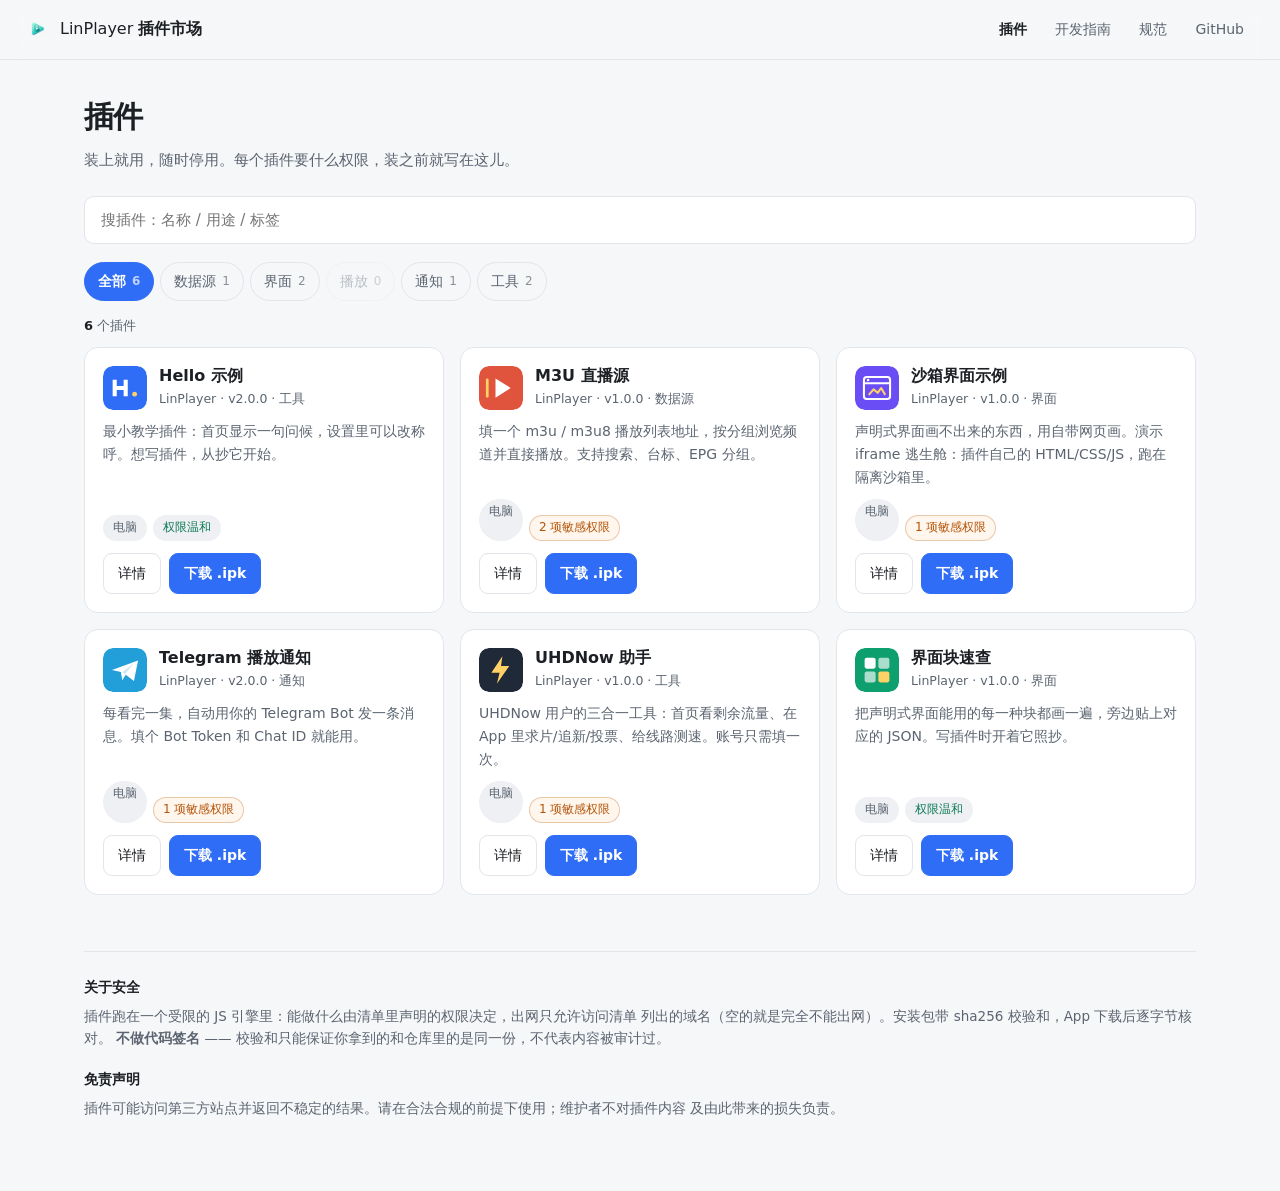
==== commit 236f777c: "feat!: 插件仓库整体重写为 v2；顺手挖出会让整个官方源静默消失的那 7 行 BREAKING CHANGE: apiVersion 1 的插件在新版 App 上装不上，不做兼容层。  ## 官" ====
--- a/index.html
+++ b/index.html
@@ -4,92 +4,64 @@
     <meta charset="utf-8" />
     <meta name="viewport" content="width=device-width, initial-scale=1" />
     <meta name="color-scheme" content="light dark" />
-    <title>Linplayer 插件市场</title>
+    <title>LinPlayer 插件市场</title>
+    <meta name="description" content="LinPlayer 的官方插件仓库：数据源、界面扩展、播放增强、通知与工具。" />
     <link rel="icon" type="image/png" href="assets/icons/app_icon_transparent.png" />
-    <link rel="stylesheet" href="assets/vendor/layui/css/layui.css" />
-    <link rel="stylesheet" href="assets/vendor/animate/animate.min.css" />
-    <link rel="stylesheet" href="assets/ui.css" />
+    <link rel="stylesheet" href="assets/ui.css?v=5" />
   </head>
-  <body>
-    <!-- 加载动画 -->
-    <div id="preloader">
-      <img
-        class="pl-logo animate__animated animate__pulse animate__infinite"
-        src="assets/icons/app_icon_transparent.png"
-        alt="Linplayer"
-      />
-      <div class="pl-bar"></div>
-      <div class="pl-text" id="plText">正在加载插件市场…</div>
-    </div>
+  <body class="loading">
+    <header class="top">
+      <a class="brand" href="index.html">
+        <img src="assets/icons/app_icon_transparent.png" alt="" />
+        <span>LinPlayer <b>插件市场</b></span>
+      </a>
+      <nav>
+        <a class="on" href="index.html">插件</a>
+        <a href="guide.html">开发指南</a>
+        <a href="spec.html">规范</a>
+        <a href="https://github.com/zzzwannasleep/LinplayerPluginsRepository" target="_blank" rel="noreferrer">GitHub</a>
+      </nav>
+    </header>
 
-    <!-- 主体（数据就绪后进入动画显示） -->
-    <div id="app" class="is-hidden">
-      <header class="topbar">
-        <div class="topbar__inner">
-          <div class="brand">
-            <img class="brand__logo" src="assets/icons/app_icon_transparent.png" alt="" />
-            <div>
-              <div class="brand__title">Linplayer 插件市场</div>
-              <div class="brand__sub">挑选插件，下载 .ipk，在 App 内安装</div>
-            </div>
-          </div>
-          <nav class="nav">
-            <a href="index.html" class="is-active">插件市场</a>
-            <a href="guide.html">开发指南</a>
-            <a href="spec.html">插件规范</a>
-            <a
-              href="https://github.com/zzzwannasleep/LinplayerPluginsRepository"
-              target="_blank"
-              rel="noreferrer"
-              >GitHub</a
-            >
-          </nav>
-        </div>
-      </header>
+    <main class="wrap">
+      <div class="hero">
+        <h1>插件</h1>
+        <p>装上就用，随时停用。每个插件要什么权限，装之前就写在这儿。</p>
+      </div>
 
-      <main class="wrap">
-        <div class="toolbar">
-          <label class="search">
-            <i class="ico layui-icon layui-icon-search"></i>
-            <input id="q" placeholder="搜索插件：名称 / ID / 描述 / 标签" autocomplete="off" />
-          </label>
-          <div class="count">
-            <b id="count">0</b> 个插件 · 更新于 <span id="updatedAt">-</span>
-          </div>
-        </div>
+      <input id="q" class="search" type="search" placeholder="搜插件：名称 / 用途 / 标签" autocomplete="off" />
 
-        <div id="warn" class="warn is-hidden"></div>
+      <div id="tabs" class="tabs"></div>
 
-        <div class="layui-tab layui-tab-brief" lay-filter="marketTabs">
-          <ul class="layui-tab-title">
-            <li class="layui-this" lay-id="pc">PC 端</li>
-            <li lay-id="mobile">移动端</li>
-            <li lay-id="tv">TV 端</li>
-          </ul>
-          <div class="layui-tab-content">
-            <div class="layui-tab-item layui-show"><div id="grid-pc" class="cardgrid"></div></div>
-            <div class="layui-tab-item"><div id="grid-mobile" class="cardgrid"></div></div>
-            <div class="layui-tab-item"><div id="grid-tv" class="cardgrid"></div></div>
-          </div>
-        </div>
+      <p id="warn" class="warn" hidden></p>
 
-        <div class="foot">
-          <details>
-            <summary>免责声明</summary>
-            <p>
-              本仓库插件由社区贡献，仅供学习交流。插件可能访问第三方站点并返回不稳定结果。
-              请在合法合规前提下使用。维护者不对插件内容及由此带来的损失负责。
-            </p>
-          </details>
-        </div>
-      </main>
-    </div>
+      <p class="count"><b id="count">0</b> 个插件</p>
+      <div id="grid" class="grid"></div>
 
-    <noscript>
-      <div style="padding: 24px; text-align: center">该页面需要启用 JavaScript 才能加载插件列表。</div>
-    </noscript>
+      <section class="foot">
+        <h4>关于安全</h4>
+        <p>
+          插件跑在一个受限的 JS 引擎里：能做什么由清单里声明的权限决定，出网只允许访问清单
+          列出的域名（空的就是完全不能出网）。安装包带 sha256 校验和，App 下载后逐字节核对。
+          <b>不做代码签名</b> —— 校验和只能保证你拿到的和仓库里的是同一份，不代表内容被审计过。
+        </p>
+        <h4>免责声明</h4>
+        <p>
+          插件可能访问第三方站点并返回不稳定的结果。请在合法合规的前提下使用；维护者不对插件内容
+          及由此带来的损失负责。
+        </p>
+      </section>
+    </main>
 
-    <script src="assets/vendor/layui/layui.js"></script>
-    <script type="module" src="assets/market.js"></script>
+    <dialog id="detail" class="dlg">
+      <div class="dlg-hd">
+        <h3 id="dTitle"></h3>
+        <button id="dClose" class="x" aria-label="关闭">×</button>
+      </div>
+      <div id="dBody" class="dlg-bd"></div>
+    </dialog>
+
+    <noscript><p class="wrap">这一页需要 JavaScript 才能列出插件。</p></noscript>
+    <script type="module" src="assets/market.js?v=5"></script>
   </body>
 </html>
--- a/assets/ui.css
+++ b/assets/ui.css
@@ -1,553 +1,271 @@
 /* ============================================================
-   Linplayer 插件市场 —— 视觉层（叠加在 layui 之上）
-   跟随系统：浅色为默认，prefers-color-scheme: dark 覆写。
-   layui 仅用 element(Tab) + layer(弹窗)；卡片/按钮/徽章用自有类，便于双主题与动效。
+   LinPlayer 插件市场 —— 全部样式。零依赖。
+
+   上一版叠在 layui + animate.css 上（vendor 里躺着约 1MB），为了三个页签和一个
+   弹层。这一版全部手写：<dialog> 顶掉 layer，CSS Grid 顶掉栅格，
+   :root 变量顶掉主题。
+
+   深色不靠阴影靠**灰阶分层**（Raycast / 现代 Material 的做法）：
+   在暗背景上阴影几乎看不见，硬加只会糊成一团脏；真正区分层次的是背景亮度。
    ============================================================ */
 
 :root {
-  --animate-duration: 600ms;
-
-  --bg: #eef2f9;
-  --glow-1: rgba(34, 197, 94, 0.14);
-  --glow-2: rgba(59, 130, 246, 0.12);
-  --surface: rgba(255, 255, 255, 0.82);
-  --surface-solid: #ffffff;
-  --surface-soft: rgba(15, 23, 42, 0.035);
-  --elev: rgba(15, 23, 42, 0.05);
-  --border: rgba(15, 23, 42, 0.1);
-  --border-strong: rgba(15, 23, 42, 0.16);
-  --text: #0f172a;
-  --muted: #5b6577;
-  --brand: #16a34a;
-  --brand-ink: #04130a;
-  --brand-soft: rgba(34, 197, 94, 0.14);
-  --brand-grad: linear-gradient(135deg, #22c55e 0%, #16a34a 100%);
-  --accent: #2563eb;
-  --danger: #e11d48;
-  --shadow: 0 1px 2px rgba(20, 40, 80, 0.06), 0 12px 30px rgba(20, 40, 80, 0.1);
-  --shadow-hover: 0 2px 6px rgba(20, 40, 80, 0.12), 0 24px 52px rgba(22, 120, 70, 0.16);
-  --radius: 18px;
-  --radius-sm: 12px;
-  --font: "Segoe UI Variable Text", "Microsoft YaHei UI", "PingFang SC", "Noto Sans SC", system-ui, sans-serif;
-  --ease: cubic-bezier(0.22, 1, 0.36, 1);
+  --bg: #f6f7f9;
+  --bg-1: #ffffff;
+  --bg-2: #eef0f3;
+  --fg: #1c1f23;
+  --fg-2: #5b6470;
+  --line: #e2e5ea;
+  --brand: #2f6df6;
+  --brand-fg: #fff;
+  --warn: #b45309;
+  --warn-bg: #fff7ed;
+  --ok: #0e7a55;
+  --radius: 14px;
+  --w: 1160px;
 }
 
 @media (prefers-color-scheme: dark) {
   :root {
-    --bg: #090e1a;
-    --glow-1: rgba(34, 197, 94, 0.16);
-    --glow-2: rgba(56, 189, 248, 0.12);
-    --surface: rgba(19, 26, 43, 0.72);
-    --surface-solid: #121a2b;
-    --surface-soft: rgba(255, 255, 255, 0.04);
-    --elev: rgba(255, 255, 255, 0.06);
-    --border: rgba(255, 255, 255, 0.09);
-    --border-strong: rgba(255, 255, 255, 0.16);
-    --text: #e8eef9;
-    --muted: #93a1b8;
-    --brand: #34d399;
-    --brand-ink: #04130a;
-    --brand-soft: rgba(52, 211, 153, 0.15);
-    --accent: #60a5fa;
-    --danger: #fb7185;
-    --shadow: 0 1px 2px rgba(0, 0, 0, 0.3), 0 14px 34px rgba(0, 0, 0, 0.34);
-    --shadow-hover: 0 2px 6px rgba(0, 0, 0, 0.4), 0 26px 56px rgba(20, 80, 60, 0.34);
+    --bg: #101215;
+    --bg-1: #181b1f;
+    --bg-2: #21252a;
+    --fg: #e7e9ec;
+    --fg-2: #98a1ad;
+    --line: #2a2f36;
+    --brand: #6d9bff;
+    --brand-fg: #0d1117;
+    --warn: #f0b429;
+    --warn-bg: #2a2211;
+    --ok: #4ade80;
   }
 }
 
 * { box-sizing: border-box; }
+
+html { -webkit-text-size-adjust: 100%; }
 
 body {
   margin: 0;
-  font-family: var(--font);
-  color: var(--text);
   background: var(--bg);
-  background-image:
-    radial-gradient(1100px 620px at 10% -10%, var(--glow-1), transparent 60%),
-    radial-gradient(1000px 560px at 100% 0%, var(--glow-2), transparent 55%);
-  background-attachment: fixed;
-  -webkit-font-smoothing: antialiased;
-}
-
-a { color: inherit; text-decoration: none; }
-.is-hidden { display: none !important; }
-
-/* ---------------- Preloader ---------------- */
-#preloader {
-  position: fixed;
-  inset: 0;
-  z-index: 9999;
-  display: flex;
-  flex-direction: column;
-  align-items: center;
-  justify-content: center;
-  gap: 18px;
-  background: var(--bg);
-  background-image:
-    radial-gradient(800px 500px at 50% 30%, var(--brand-soft), transparent 60%);
-}
-
-#preloader .pl-logo {
-  width: 92px;
-  height: 92px;
-  border-radius: 24px;
-  box-shadow: 0 20px 50px rgba(22, 120, 70, 0.28);
-}
-
-#preloader .pl-text {
-  color: var(--muted);
-  font-size: 14px;
-  letter-spacing: 0.4px;
-}
-
-#preloader .pl-bar {
-  width: 168px;
-  height: 4px;
-  border-radius: 4px;
-  background: var(--elev);
+  color: var(--fg);
+  font: 15px/1.65 system-ui, -apple-system, "Segoe UI", "Microsoft YaHei", "PingFang SC", sans-serif;
+}
+
+/* 数据到位前先不闪一屏空状态。没有加载动画 —— 一个静态 JSON，转圈比等待还久。 */
+body.loading .grid,
+body.loading .count { visibility: hidden; }
+
+a { color: inherit; }
+
+/* ── 顶栏 ─────────────────────────────────────────────────── */
+.top {
+  position: sticky; top: 0; z-index: 10;
+  display: flex; align-items: center; gap: 20px;
+  height: 60px; padding: 0 24px;
+  background: color-mix(in srgb, var(--bg) 88%, transparent);
+  backdrop-filter: blur(12px);
+  border-bottom: 1px solid var(--line);
+}
+.brand { display: flex; align-items: center; gap: 10px; text-decoration: none; font-size: 16px; }
+.brand img { width: 26px; height: 26px; }
+.brand b { font-weight: 700; }
+.top nav { margin-left: auto; display: flex; gap: 4px; }
+.top nav a {
+  padding: 7px 12px; border-radius: 8px; text-decoration: none;
+  color: var(--fg-2); font-size: 14px;
+}
+.top nav a:hover { background: var(--bg-2); color: var(--fg); }
+.top nav a.on { color: var(--fg); font-weight: 600; }
+
+/* ── 主体 ─────────────────────────────────────────────────── */
+.wrap { max-width: var(--w); margin: 0 auto; padding: 32px 24px 72px; }
+
+.hero h1 { font-size: 30px; margin: 0 0 6px; letter-spacing: -0.02em; }
+.hero p { margin: 0 0 24px; color: var(--fg-2); }
+
+.search {
+  width: 100%; height: 48px; padding: 0 16px;
+  font: inherit; color: inherit;
+  background: var(--bg-1); border: 1px solid var(--line); border-radius: 10px;
+}
+.search:focus { outline: 2px solid var(--brand); outline-offset: -1px; border-color: transparent; }
+
+.tabs { display: flex; flex-wrap: wrap; gap: 6px; margin: 18px 0 8px; }
+.tab {
+  display: inline-flex; align-items: center; gap: 6px;
+  padding: 7px 13px; border-radius: 999px; cursor: pointer;
+  font: inherit; font-size: 14px; color: var(--fg-2);
+  background: transparent; border: 1px solid var(--line);
+}
+.tab:hover:not(:disabled) { background: var(--bg-2); color: var(--fg); }
+.tab.on { background: var(--brand); border-color: var(--brand); color: var(--brand-fg); font-weight: 600; }
+.tab:disabled { opacity: .38; cursor: default; }
+.tab .n { font-style: normal; font-size: 12px; opacity: .7; }
+
+.count { color: var(--fg-2); font-size: 13px; margin: 14px 0 10px; }
+.count b { color: var(--fg); }
+
+.warn {
+  margin: 16px 0 0; padding: 12px 14px; border-radius: 10px;
+  background: var(--warn-bg); color: var(--warn);
+  border: 1px solid color-mix(in srgb, var(--warn) 30%, transparent);
+}
+
+/* ── 卡片网格 ──────────────────────────────────────────────
+   ★ minmax 的下限必须写死。不定宽下 auto-fill 只会出一列 —— 上一版就是
+     「每行一张卡、卡还巨大」的那个毛病。 */
+.grid {
+  display: grid;
+  grid-template-columns: repeat(auto-fill, minmax(300px, 1fr));
+  gap: 16px;
+}
+
+.card {
+  display: flex; flex-direction: column; gap: 10px;
+  padding: 18px; border-radius: var(--radius);
+  background: var(--bg-1); border: 1px solid var(--line);
+}
+.card:hover { border-color: color-mix(in srgb, var(--brand) 45%, var(--line)); }
+.card header { display: flex; align-items: center; gap: 12px; }
+.card .ic { width: 44px; height: 44px; border-radius: 10px; flex: none; object-fit: contain; }
+.card .ic.ph {
+  display: grid; place-items: center;
+  background: var(--bg-2); color: var(--fg-2); font-size: 20px; font-weight: 700;
+}
+.card .meta { min-width: 0; }
+.card h3 { margin: 0; font-size: 16px; line-height: 1.3; }
+.card .sub { margin: 2px 0 0; font-size: 12.5px; color: var(--fg-2); }
+.card .desc {
+  margin: 0; font-size: 14px; color: var(--fg-2); flex: 1;
+  display: -webkit-box; -webkit-line-clamp: 3; -webkit-box-orient: vertical; overflow: hidden;
+}
+.card footer { display: flex; gap: 8px; margin-top: 2px; }
+
+.pills { display: flex; flex-wrap: wrap; gap: 6px; }
+.pill {
+  padding: 2px 9px; border-radius: 999px; font-size: 12px;
+  background: var(--bg-2); color: var(--fg-2); border: 1px solid transparent;
+}
+.pill.warn { background: var(--warn-bg); color: var(--warn); border-color: color-mix(in srgb, var(--warn) 30%, transparent); }
+.pill.ok { color: var(--ok); }
+
+.btn {
+  display: inline-flex; align-items: center; justify-content: center;
+  padding: 8px 14px; border-radius: 9px; cursor: pointer; text-decoration: none;
+  font: inherit; font-size: 14px; color: inherit;
+  background: transparent; border: 1px solid var(--line);
+}
+.btn:hover { background: var(--bg-2); }
+.btn.primary { background: var(--brand); border-color: var(--brand); color: var(--brand-fg); font-weight: 600; }
+.btn.primary:hover { filter: brightness(1.08); }
+
+.empty { grid-column: 1 / -1; text-align: center; padding: 48px 0; color: var(--fg-2); }
+
+/* ── 详情弹窗（原生 <dialog>）──────────────────────────────── */
+.dlg {
+  width: min(640px, calc(100vw - 32px));
+  max-height: min(80vh, 820px);
+  padding: 0; border: 1px solid var(--line); border-radius: 16px;
+  background: var(--bg-1); color: var(--fg);
   overflow: hidden;
-  position: relative;
-}
-
-#preloader .pl-bar::before {
-  content: "";
-  position: absolute;
-  inset: 0;
-  width: 40%;
-  border-radius: 4px;
-  background: var(--brand-grad);
-  animation: plslide 1.1s var(--ease) infinite;
-}
-
-@keyframes plslide {
-  0% { left: -40%; }
-  100% { left: 100%; }
-}
-
-/* ---------------- Topbar ---------------- */
-.topbar {
-  position: sticky;
-  top: 0;
-  z-index: 30;
-  background: color-mix(in srgb, var(--bg) 74%, transparent);
-  backdrop-filter: saturate(160%) blur(16px);
-  -webkit-backdrop-filter: saturate(160%) blur(16px);
-  border-bottom: 1px solid var(--border);
-}
-
-.topbar__inner {
-  max-width: 1180px;
-  margin: 0 auto;
-  padding: 14px 22px;
-  display: flex;
-  align-items: center;
-  justify-content: space-between;
-  gap: 16px;
-}
-
-.brand { display: flex; align-items: center; gap: 12px; }
-
-.brand__logo {
-  width: 40px;
-  height: 40px;
-  border-radius: 11px;
-  box-shadow: 0 6px 18px rgba(22, 120, 70, 0.22);
-  transition: transform 0.4s var(--ease);
-}
-
-.brand:hover .brand__logo { transform: rotate(-6deg) scale(1.05); }
-
-.brand__title {
-  font-size: 18px;
-  font-weight: 800;
-  letter-spacing: 0.2px;
-  background: var(--brand-grad);
-  -webkit-background-clip: text;
-  background-clip: text;
-  color: transparent;
-}
-
-.brand__sub { margin-top: 1px; color: var(--muted); font-size: 12px; }
-
-.nav { display: flex; flex-wrap: wrap; gap: 6px; }
-
-.nav a {
-  display: inline-flex;
-  align-items: center;
-  min-height: 38px;
-  padding: 0 14px;
-  border-radius: 11px;
-  border: 1px solid transparent;
-  color: var(--muted);
-  font-weight: 600;
-  font-size: 14px;
-  transition: color 0.2s, background 0.2s, border-color 0.2s, transform 0.2s var(--ease);
-}
-
-.nav a:hover { color: var(--text); background: var(--elev); border-color: var(--border); transform: translateY(-1px); }
-.nav a.is-active { color: var(--brand); background: var(--brand-soft); }
-
-/* ---------------- Layout ---------------- */
-.wrap { max-width: 1180px; margin: 0 auto; padding: 26px 22px 60px; }
-
-.toolbar {
-  display: flex;
-  align-items: center;
-  gap: 14px;
-  flex-wrap: wrap;
-  margin-bottom: 18px;
-}
-
-.search {
-  flex: 1;
-  min-width: 240px;
-  position: relative;
-}
-
-.search input {
-  width: 100%;
-  min-height: 48px;
-  padding: 0 16px 0 44px;
-  border-radius: 14px;
-  border: 1px solid var(--border);
-  background: var(--surface);
-  color: var(--text);
-  font: inherit;
-  outline: none;
-  backdrop-filter: blur(10px);
-  transition: border-color 0.2s, box-shadow 0.25s, background 0.2s;
-}
-
-.search input::placeholder { color: var(--muted); }
-.search input:focus { border-color: var(--brand); box-shadow: 0 0 0 4px var(--brand-soft); }
-
-.search .ico {
-  position: absolute;
-  left: 15px;
-  top: 50%;
-  transform: translateY(-50%);
-  color: var(--muted);
-  font-size: 16px;
-}
-
-.count { color: var(--muted); font-size: 13px; white-space: nowrap; }
-.count b { color: var(--text); font-weight: 800; }
-
-.warn {
-  width: 100%;
-  margin-bottom: 16px;
-  padding: 12px 14px;
-  border-radius: var(--radius-sm);
-  border: 1px solid rgba(225, 29, 72, 0.4);
-  background: rgba(225, 29, 72, 0.08);
-  color: var(--danger);
-  font-size: 13px;
-}
-
-/* ---------------- layui Tab 覆写 ---------------- */
-.layui-tab { margin: 6px 0 0; }
-.layui-tab-title { border-bottom: 1px solid var(--border); }
-.layui-tab-title li {
-  color: var(--muted);
-  font-size: 15px;
-  font-weight: 600;
-  transition: color 0.2s;
-}
-.layui-tab-title li:hover { color: var(--text); }
-.layui-tab-title .layui-this { color: var(--brand); }
-.layui-tab-brief > .layui-tab-title .layui-this:after {
-  border: none;
-  border-radius: 3px 3px 0 0;
-  height: 3px;
-  background: var(--brand-grad);
-}
-.layui-tab-content { padding: 22px 0 0; }
-
-/* ---------------- 卡片网格 ---------------- */
-.cardgrid {
-  display: grid;
-  grid-template-columns: repeat(auto-fill, minmax(290px, 1fr));
-  gap: 18px;
-}
-
-.pcard {
-  position: relative;
-  padding: 20px;
-  border: 1px solid var(--border);
-  border-radius: var(--radius);
-  background: var(--surface);
-  backdrop-filter: blur(10px);
-  -webkit-backdrop-filter: blur(10px);
-  box-shadow: var(--shadow);
-  display: flex;
-  flex-direction: column;
-  gap: 13px;
-  cursor: pointer;
-  overflow: hidden;
-  transition: transform 0.4s var(--ease), box-shadow 0.4s var(--ease), border-color 0.3s;
-}
-
-.pcard::before {
-  content: "";
-  position: absolute;
-  inset: 0;
-  border-radius: inherit;
-  padding: 1px;
-  background: linear-gradient(135deg, var(--brand), transparent 42%);
-  -webkit-mask: linear-gradient(#000 0 0) content-box, linear-gradient(#000 0 0);
-  -webkit-mask-composite: xor;
-  mask-composite: exclude;
-  opacity: 0;
-  transition: opacity 0.4s var(--ease);
-  pointer-events: none;
-}
-
-.pcard:hover { transform: translateY(-6px); box-shadow: var(--shadow-hover); border-color: transparent; }
-.pcard:hover::before { opacity: 1; }
-
-.pcard__top { display: flex; align-items: start; gap: 13px; }
-
-.pcard__icon {
-  width: 54px;
-  height: 54px;
-  border-radius: 15px;
-  border: 1px solid var(--border);
-  background: var(--surface-soft);
-  display: flex;
-  align-items: center;
-  justify-content: center;
-  overflow: hidden;
-  flex: 0 0 auto;
-  transition: transform 0.4s var(--ease);
-}
-
-.pcard:hover .pcard__icon { transform: scale(1.06); }
-.pcard__icon img { width: 100%; height: 100%; object-fit: cover; display: block; }
-.pcard__icon .letter { font-size: 22px; font-weight: 800; color: var(--brand); }
-
-.pcard__id-row { min-width: 0; flex: 1; }
-.pcard__title-row { display: flex; align-items: baseline; justify-content: space-between; gap: 10px; }
-.pcard__title { font-size: 18px; font-weight: 800; line-height: 1.2; }
-.pcard__ver {
-  color: var(--muted);
-  font-size: 11px;
-  white-space: nowrap;
-  padding: 3px 9px;
-  border-radius: 999px;
-  background: var(--surface-soft);
-  border: 1px solid var(--border);
-}
-.pcard__id {
-  margin-top: 5px;
-  color: var(--muted);
-  font-size: 12px;
-  font-family: ui-monospace, SFMono-Regular, Menlo, Consolas, monospace;
-  overflow: hidden;
-  text-overflow: ellipsis;
-  white-space: nowrap;
-}
-
-.pills { display: flex; flex-wrap: wrap; gap: 7px; }
-
-.pill {
-  display: inline-flex;
-  align-items: center;
-  min-height: 25px;
-  padding: 0 10px;
-  border-radius: 999px;
-  border: 1px solid var(--border);
-  color: var(--muted);
-  font-size: 12px;
-  background: var(--surface-soft);
-}
-.pill--brand { color: #fff; background: var(--brand-grad); border-color: transparent; font-weight: 600; }
-.pill--danger { color: var(--danger); border-color: rgba(225, 29, 72, 0.4); background: rgba(225, 29, 72, 0.1); }
-
-.pcard__desc {
-  color: var(--muted);
-  line-height: 1.65;
-  font-size: 14px;
-  display: -webkit-box;
-  -webkit-line-clamp: 2;
-  -webkit-box-orient: vertical;
-  overflow: hidden;
-}
-
-.pcard__meta { display: flex; flex-wrap: wrap; gap: 7px; }
-.pcard__actions { display: flex; gap: 10px; margin-top: auto; padding-top: 4px; }
-
-/* ---------------- 按钮 ---------------- */
-.btn {
-  position: relative;
-  display: inline-flex;
-  align-items: center;
-  justify-content: center;
-  min-height: 42px;
-  padding: 0 17px;
-  border-radius: var(--radius-sm);
-  border: 1px solid var(--border);
-  background: var(--elev);
-  color: var(--text);
-  font: inherit;
-  font-weight: 600;
-  cursor: pointer;
-  overflow: hidden;
-  transition: transform 0.2s var(--ease), border-color 0.2s, background 0.2s, box-shadow 0.3s;
-}
-.btn:hover { border-color: var(--border-strong); transform: translateY(-2px); }
-.btn:active { transform: translateY(0) scale(0.98); }
-
-.btn--primary {
-  background: var(--brand-grad);
-  border-color: transparent;
-  color: var(--brand-ink);
-  box-shadow: 0 8px 22px rgba(22, 160, 90, 0.32);
-}
-.btn--primary:hover { box-shadow: 0 12px 30px rgba(22, 160, 90, 0.44); }
-.btn--primary::after {
-  content: "";
-  position: absolute;
-  top: 0;
-  left: -120%;
-  width: 60%;
-  height: 100%;
-  background: linear-gradient(100deg, transparent, rgba(255, 255, 255, 0.5), transparent);
-  transform: skewX(-18deg);
-  transition: left 0.6s var(--ease);
-}
-.btn--primary:hover::after { left: 130%; }
-
-.btn.is-disabled {
-  opacity: 0.5;
-  cursor: not-allowed;
-  pointer-events: none;
-  box-shadow: none;
-}
-
-/* ---------------- 空状态 ---------------- */
-.empty {
-  grid-column: 1 / -1;
-  padding: 48px 28px;
-  text-align: center;
-  border: 1px dashed var(--border-strong);
-  border-radius: var(--radius);
-  background: var(--surface);
-}
-.empty__eyebrow { color: var(--brand); font-size: 12px; font-weight: 700; letter-spacing: 1px; text-transform: uppercase; }
-.empty__title { margin: 12px 0 0; font-size: 20px; }
-.empty__desc { margin: 10px auto 0; max-width: 460px; color: var(--muted); line-height: 1.65; }
-
-/* ---------------- 详情弹窗（layer type:1 内容） ---------------- */
-.detail { padding: 4px 2px 2px; }
-.detail__sub {
-  color: var(--muted);
-  font-size: 12.5px;
-  font-family: ui-monospace, SFMono-Regular, Menlo, Consolas, monospace;
-  margin-bottom: 12px;
-  word-break: break-all;
-}
-.detail__pills { margin-bottom: 12px; }
-.detail__desc { color: var(--text); line-height: 1.7; margin: 0 0 16px; }
-.detail__h { margin: 16px 0 8px; font-size: 11px; font-weight: 700; letter-spacing: 0.6px; text-transform: uppercase; color: var(--muted); }
-
-.vtable { width: 100%; border-collapse: collapse; font-size: 13px; }
-.vtable th, .vtable td { padding: 11px 12px; border-bottom: 1px solid var(--border); text-align: left; white-space: nowrap; }
-.vtable th { color: var(--muted); font-weight: 600; background: var(--surface-soft); }
-.vtable tr:last-child td { border-bottom: none; }
-.vtable tbody tr:hover { background: var(--surface-soft); }
-.vt-actions { display: flex; gap: 8px; align-items: center; }
-.vt-actions .btn { min-height: 32px; padding: 0 11px; font-size: 12px; }
-.vt-actions .link { color: var(--muted); cursor: pointer; transition: color 0.2s; }
-.vt-actions .link:hover { color: var(--brand); }
-
-.detail__blocked {
-  margin-top: 14px;
-  padding: 12px 14px;
-  border-radius: var(--radius-sm);
-  border: 1px solid rgba(225, 29, 72, 0.4);
-  background: rgba(225, 29, 72, 0.08);
-  color: var(--danger);
-  font-size: 13px;
-}
-
-/* ---------------- 页脚 ---------------- */
-.foot { margin-top: 22px; color: var(--muted); font-size: 12px; }
-.foot details { padding: 14px 16px; border: 1px solid var(--border); border-radius: var(--radius-sm); background: var(--surface); }
-.foot summary { cursor: pointer; color: var(--text); font-weight: 600; }
-.foot p { line-height: 1.65; margin: 10px 0 0; }
-
-/* ---------------- layui layer 双主题覆写 ---------------- */
-.layui-layer { border-radius: var(--radius) !important; box-shadow: 0 30px 80px rgba(0, 0, 0, 0.4) !important; max-width: 92vw !important; }
-.layui-layer-page .layui-layer-content { background: var(--surface-solid); }
-.layui-layer-title {
-  background: var(--surface-solid) !important;
-  color: var(--text) !important;
-  border-bottom: 1px solid var(--border) !important;
-  font-weight: 700 !important;
-}
-.layui-layer-setwin span { background-position-y: -40px; }
-.layui-layer-shade { background-color: rgba(5, 8, 18, 0.55) !important; }
-
-/* ---------------- 指南页排版 ---------------- */
-.doc { display: grid; gap: 16px; }
-.gcard {
-  border: 1px solid var(--border);
-  border-radius: var(--radius);
-  background: var(--surface);
-  backdrop-filter: blur(10px);
-  box-shadow: var(--shadow);
-  padding: 22px 24px;
-}
-.gcard h2 { margin: 0 0 4px; font-size: 18px; display: flex; align-items: center; gap: 10px; }
-.gcard h2 .step {
-  display: inline-flex; align-items: center; justify-content: center;
-  width: 26px; height: 26px; border-radius: 8px;
-  background: var(--brand-grad); color: var(--brand-ink);
-  font-size: 13px; font-weight: 800;
-}
-.gcard p, .gcard li { color: var(--muted); line-height: 1.75; font-size: 14.5px; }
-.gcard strong { color: var(--text); }
-.gcard a { color: var(--brand); font-weight: 600; }
-.gcard pre {
-  margin: 12px 0 0;
-  padding: 14px 16px;
-  border-radius: var(--radius-sm);
-  border: 1px solid var(--border);
-  background: var(--surface-soft);
-  overflow: auto;
-  font-family: ui-monospace, SFMono-Regular, Menlo, Consolas, monospace;
-  font-size: 13px;
-  line-height: 1.6;
-  color: var(--text);
-}
-.gcard pre .c { color: var(--muted); }
-.gtable { width: 100%; border-collapse: collapse; font-size: 13.5px; margin-top: 8px; }
-.gtable th, .gtable td { padding: 10px 12px; border-bottom: 1px solid var(--border); text-align: left; vertical-align: top; }
-.gtable th { color: var(--muted); font-weight: 600; }
-.gtable code { color: var(--brand); font-family: ui-monospace, Consolas, monospace; }
-.callout {
-  margin-top: 14px;
-  padding: 12px 16px;
-  border-radius: var(--radius-sm);
-  border: 1px solid var(--brand-soft);
-  background: var(--brand-soft);
-  color: var(--text);
-  font-size: 14px;
-}
-.callout a { color: var(--brand); font-weight: 700; }
-
-/* ---------------- 响应式 ---------------- */
-@media (max-width: 720px) {
-  .topbar__inner { flex-direction: column; align-items: start; gap: 10px; }
-  .cardgrid { grid-template-columns: 1fr; }
-  .pcard__actions { flex-direction: column; }
-}
-
-/* ---------------- 无障碍 ---------------- */
-@media (prefers-reduced-motion: reduce) {
-  *, *::before, *::after {
-    animation-duration: 0.001ms !important;
-    animation-delay: 0ms !important;
-    transition-duration: 0.001ms !important;
-  }
-}
+}
+.dlg::backdrop { background: rgba(0, 0, 0, .45); backdrop-filter: blur(2px); }
+.dlg-hd {
+  display: flex; align-items: center; gap: 12px;
+  padding: 18px 20px; border-bottom: 1px solid var(--line);
+}
+.dlg-hd h3 { margin: 0; font-size: 18px; }
+.dlg-hd .x {
+  margin-left: auto; width: 30px; height: 30px; border-radius: 8px; cursor: pointer;
+  font-size: 20px; line-height: 1; color: var(--fg-2);
+  background: transparent; border: 0;
+}
+.dlg-hd .x:hover { background: var(--bg-2); color: var(--fg); }
+.dlg-bd { padding: 20px; overflow: auto; max-height: calc(80vh - 66px); }
+.dlg-bd h4 { margin: 22px 0 8px; font-size: 14px; }
+.dlg-bd h4:first-of-type { margin-top: 16px; }
+.dlg-bd p { margin: 0 0 10px; }
+.dlg-bd .sub { color: var(--fg-2); font-size: 13px; }
+.hint { color: var(--fg-2); font-size: 13px; }
+.mono { font-family: ui-monospace, SFMono-Regular, Menlo, Consolas, monospace; }
+
+.perms { list-style: none; margin: 0; padding: 0; display: grid; gap: 8px; }
+.perms li {
+  padding: 10px 12px; border-radius: 10px;
+  background: var(--bg-2); border-left: 3px solid var(--line);
+}
+.perms li.danger { border-left-color: var(--warn); }
+.perms li b { display: block; font-size: 14px; }
+.perms li span { font-size: 13px; color: var(--fg-2); }
+
+.vt { width: 100%; border-collapse: collapse; font-size: 14px; }
+.vt th { text-align: left; width: 96px; padding: 6px 0; color: var(--fg-2); font-weight: 500; }
+.vt td { padding: 6px 0; }
+.vt .sha { font-size: 11.5px; word-break: break-all; color: var(--fg-2); }
+
+.log {
+  margin: 0; padding: 12px; border-radius: 10px; background: var(--bg-2);
+  font-size: 13px; white-space: pre-wrap; overflow-x: auto;
+}
+.how { margin: 0 0 14px; padding-left: 20px; font-size: 14px; color: var(--fg-2); }
+.acts { display: flex; flex-wrap: wrap; gap: 8px; }
+
+/* ── 页脚 ─────────────────────────────────────────────────── */
+.foot { margin-top: 56px; padding-top: 24px; border-top: 1px solid var(--line); color: var(--fg-2); font-size: 13.5px; }
+.foot h4 { margin: 18px 0 6px; color: var(--fg); font-size: 14px; }
+.foot h4:first-child { margin-top: 0; }
+.foot p { margin: 0; }
+
+/* ── 文档页（guide / spec 共用）────────────────────────────── */
+.doc { display: grid; grid-template-columns: 220px minmax(0, 1fr); gap: 40px; align-items: start; }
+.toc { position: sticky; top: 84px; font-size: 13.5px; }
+.toc a {
+  display: block; padding: 5px 10px; border-radius: 7px;
+  text-decoration: none; color: var(--fg-2); border-left: 2px solid transparent;
+}
+.toc a:hover { background: var(--bg-2); color: var(--fg); }
+.toc a.on { color: var(--brand); border-left-color: var(--brand); font-weight: 600; }
+.toc a.lv3 { padding-left: 22px; font-size: 13px; }
+
+.prose { min-width: 0; }
+.prose h2 { margin: 40px 0 12px; font-size: 22px; scroll-margin-top: 80px; }
+.prose h2:first-child { margin-top: 0; }
+.prose h3 { margin: 26px 0 8px; font-size: 17px; scroll-margin-top: 80px; }
+.prose p, .prose li { color: var(--fg-2); }
+.prose strong { color: var(--fg); }
+.prose code {
+  padding: 1px 5px; border-radius: 5px; background: var(--bg-2); color: var(--fg);
+  font-family: ui-monospace, SFMono-Regular, Menlo, Consolas, monospace; font-size: 13px;
+}
+.prose pre {
+  padding: 14px 16px; border-radius: 10px; overflow-x: auto;
+  background: var(--bg-1); border: 1px solid var(--line);
+}
+.prose pre code { padding: 0; background: none; font-size: 13px; line-height: 1.6; }
+.prose table { width: 100%; border-collapse: collapse; font-size: 14px; margin: 12px 0; display: block; overflow-x: auto; }
+.prose th, .prose td { padding: 8px 12px; border-bottom: 1px solid var(--line); text-align: left; }
+.prose th { color: var(--fg); font-weight: 600; }
+.prose blockquote {
+  margin: 14px 0; padding: 10px 16px; border-left: 3px solid var(--brand);
+  background: var(--bg-1); border-radius: 0 8px 8px 0;
+}
+.prose blockquote p { margin: 0; }
+
+/* ── 窄屏 ─────────────────────────────────────────────────── */
+@media (max-width: 860px) {
+  .doc { grid-template-columns: 1fr; gap: 20px; }
+  .toc { position: static; display: flex; flex-wrap: wrap; gap: 4px; }
+  .toc a { border-left: 0; }
+  .toc a.lv3 { display: none; }
+}
+
+@media (max-width: 620px) {
+  .top { padding: 0 14px; gap: 10px; }
+  .top nav a { padding: 6px 8px; }
+  .brand span { display: none; }
+  .wrap { padding: 22px 14px 56px; }
+  .hero h1 { font-size: 24px; }
+  .grid { grid-template-columns: 1fr; }
+  .card footer .btn { flex: 1; }
+}
